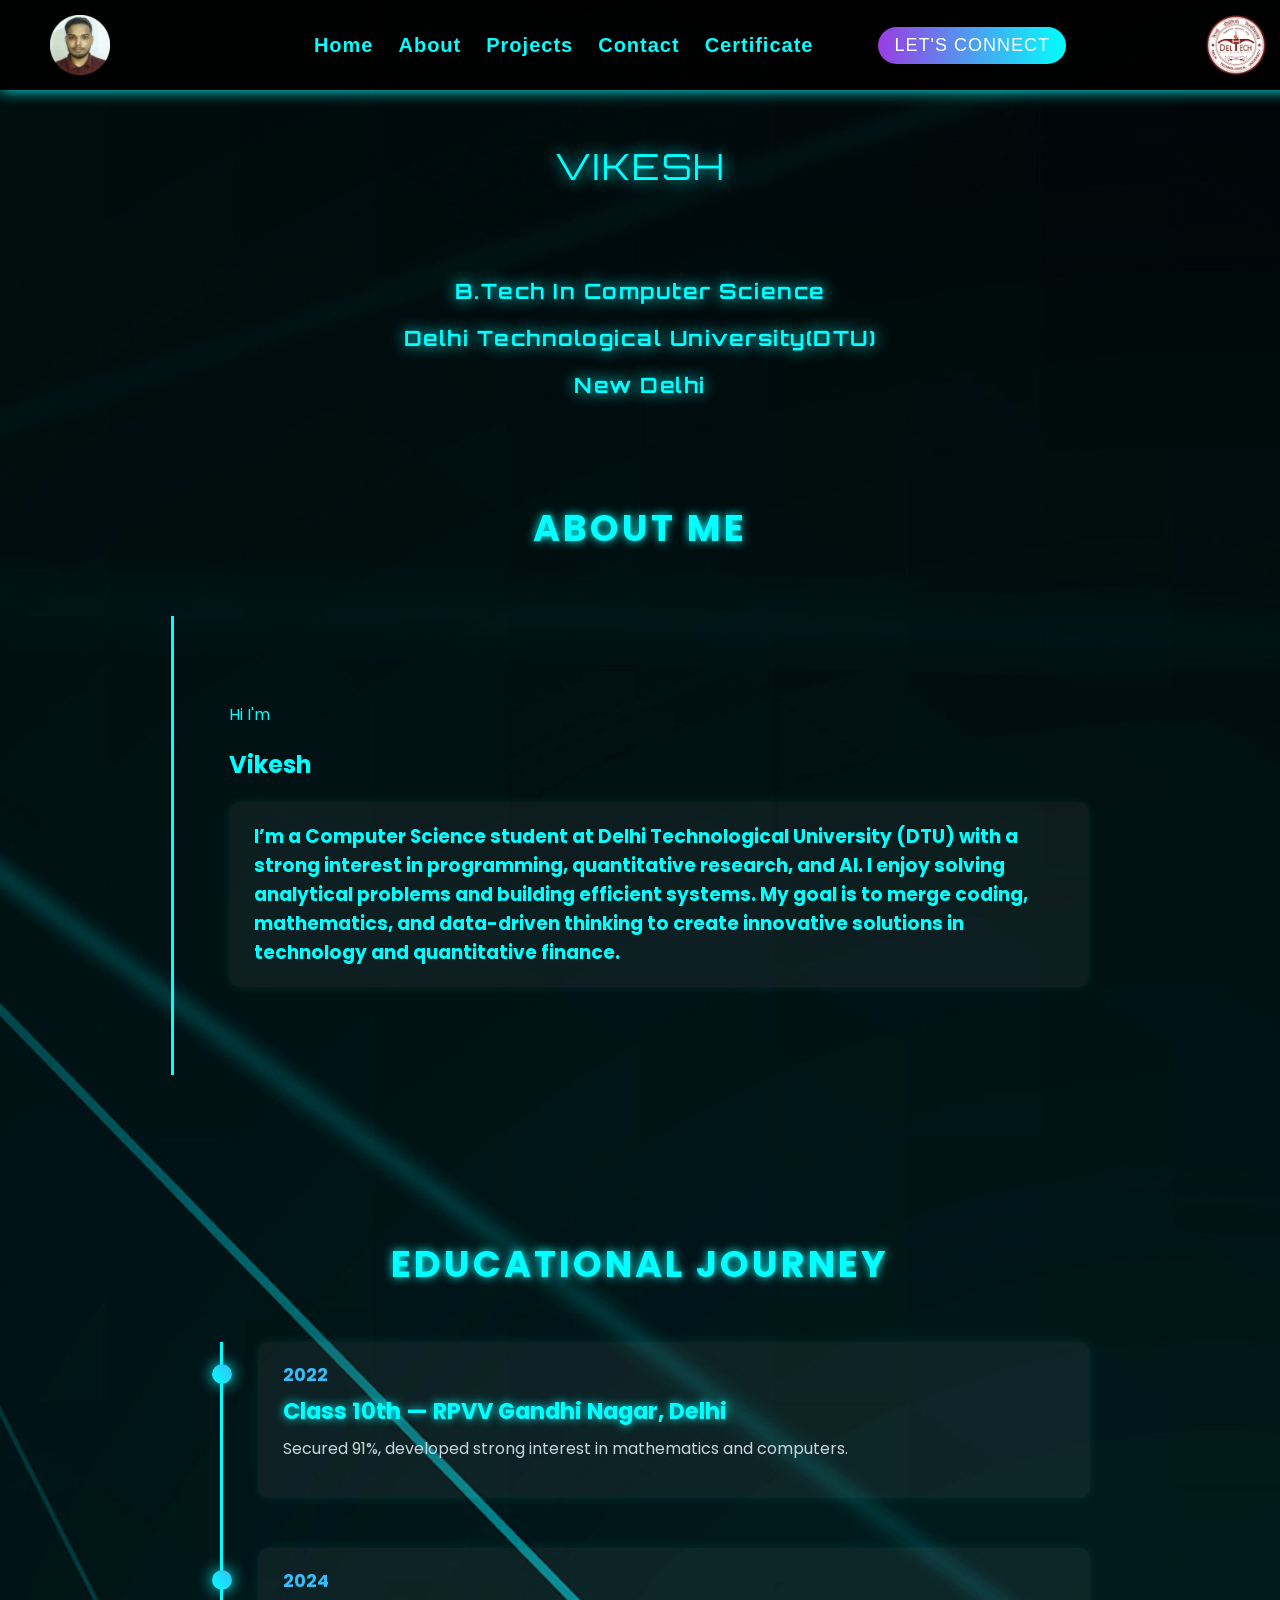
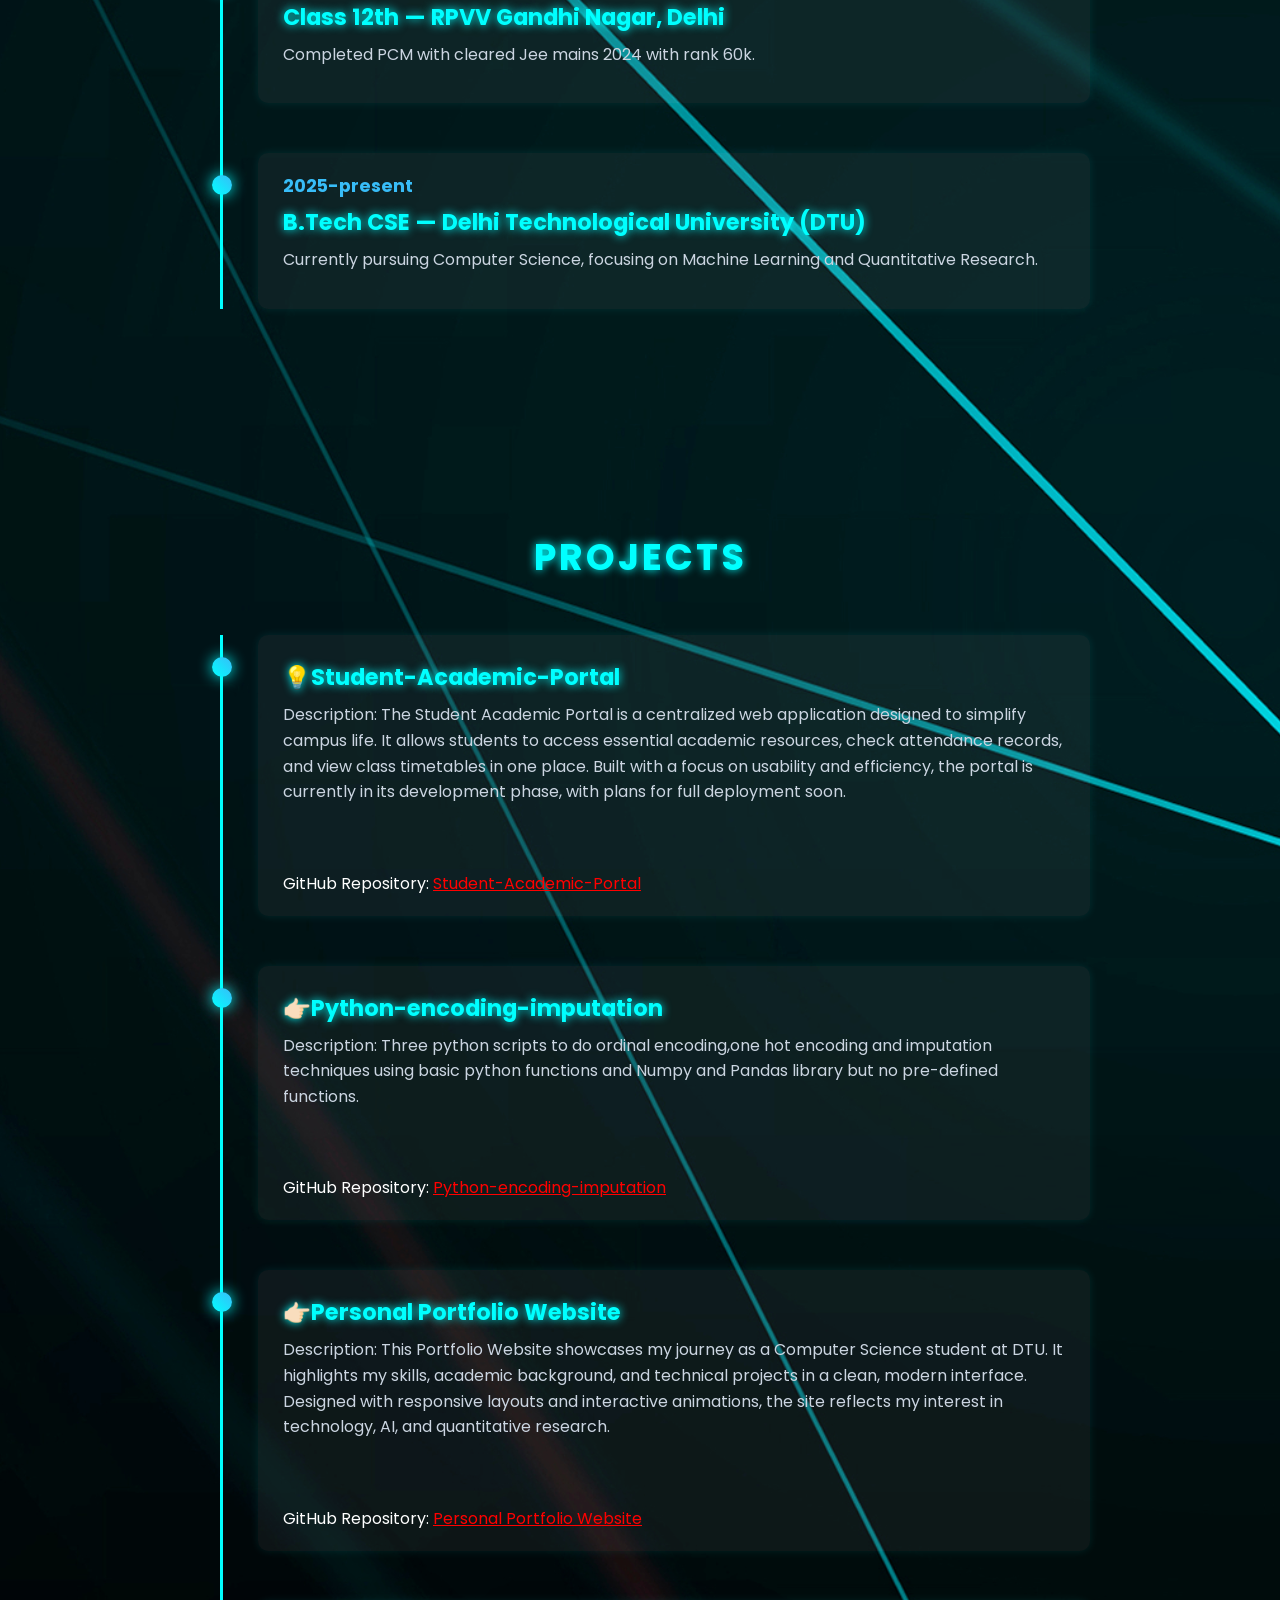
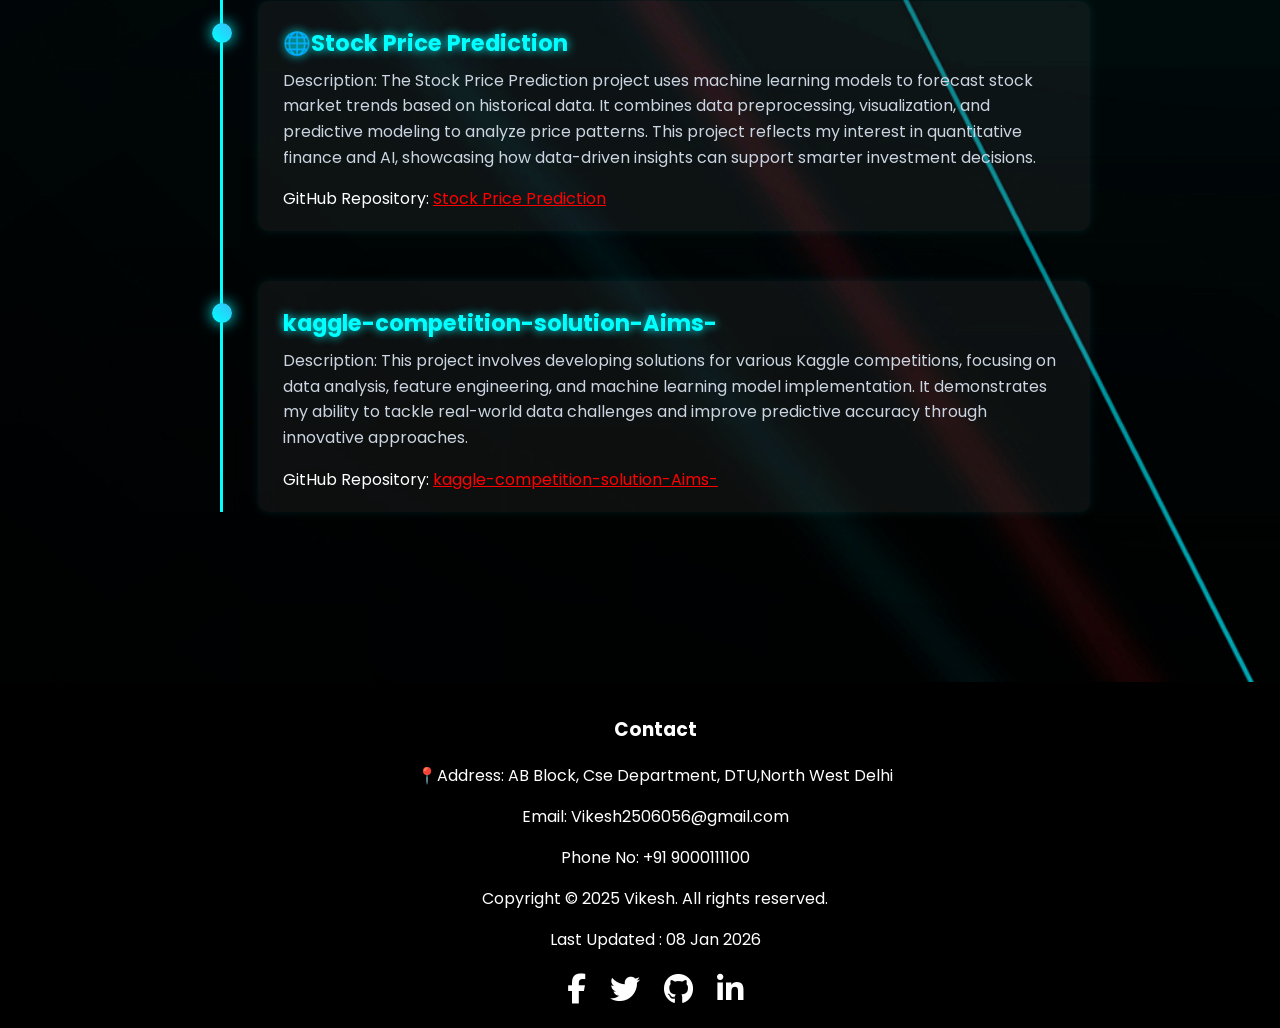
==== index.html @ 6401c3d8 "updated5" ====
<!DOCTYPE html>
<html lang="en">
<head>
    <meta charset="UTF-8">
    <meta name="viewport" content="width=device-width, initial-scale=1.0">
    <title>Portfolio</title>
    <link rel="stylesheet" href="style.css"> 
    <link rel="preconnect" href="https://fonts.googleapis.com">
    <link rel="preconnect" href="https://fonts.gstatic.com" crossorigin>
    <link href="https://fonts.googleapis.com/css2?family=Poppins:wght@100;200;300;400;500;600;700;800;900&display=swap" rel="stylesheet">       
    <link rel="stylesheet" href="https://cdnjs.cloudflare.com/ajax/libs/font-awesome/6.4.0/css/all.min.css"> 
    <link rel="icon" type="image/png" href="pfp.jpeg">
    <link rel ="stylesheet" href="https://fonts.googleapis.com/css2?family=Orbitron:wght@400;700&display=swap"  > 

</head>
<body>
    <div class="main-container">
        <div class="container">
            <div class="header">
                <nav class="nav">
                        <img src="pfp2.png" alt="Logo" class="logo" >
                        <div class="nav-links">
                            <a href="index.html">Home</a>
                            <a href="index.html">About</a>
                            <a href="index.html">Projects</a>
                            <a href="index.html">Contact</a>
                            <a href="certificate.html">Certificate</a>
                            <button class="btn">
                                <a href="https://www.linkedin.com/in/vikesh-786432317">Let's Connect</a>

                            </button>
                        </div>
                        <img src="dtu-logo.png" alt="Logo" class="logo" >
                </nav>
            </div>
            <div class="content">
                <div class="content-box">
                    <div class="intro">
                        <h1 id="h1">VIKESH</h1>
                        <br><br>
                        <h3>B.Tech In Computer Science</h3>
                        <h3>Delhi Technological University(DTU)</h3>
                        <h3>New Delhi</h3>
                    

                    </div>
                </div>
            </div>
        </div>
        <br><br>
        <h2 id="about">About Me</h2>
        <div class="aboutme">
            <section class="main-body">
                <p id="about">Hi I'm</p>
                <h1>Vikesh</h1>
                
                <h3 id="main">I’m a Computer Science student at Delhi Technological University (DTU) with a strong interest in programming, quantitative research, and AI. I enjoy solving analytical problems and building efficient systems. My goal is to merge coding, mathematics, and data-driven thinking to create innovative solutions in technology and quantitative finance.</section>
        </div>
        <div class="Education">
            <section class="Academic">
                <h2 id="about">Educational Journey</h2>
                <div class="timeline">

                    <div class="timeline-item">
                    <span class="year">2022</span>
                    <h3>Class 10th — RPVV Gandhi Nagar, Delhi</h3>
                    <p>Secured 91%, developed strong interest in mathematics and computers.</p>
                    </div>

                    <div class="timeline-item">
                    <span class="year">2024</span>
                    <h3>Class 12th — RPVV Gandhi Nagar, Delhi</h3>
                    <p>Completed PCM with cleared Jee mains 2024 with rank 60k.</p>
                    </div>

                    <div class="timeline-item">
                    <span class="year">2025-present</span>
                    <h3>B.Tech CSE — Delhi Technological University (DTU)</h3>
                    <p>Currently pursuing Computer Science, focusing on Machine Learning and Quantitative Research.</p>
                </div>
            </section>
        </div>
        <div class="Projects">
            <section class="projects">
                <h2 id="about">Projects</h2>
                <div class="timeline">

                    <div class="timeline-item">
                    
                    <h3>💡Student-Academic-Portal</h3>
                    <p>Description:
The Student Academic Portal is a centralized web application designed to simplify campus life. It allows students to access essential academic resources, check attendance records, and view class timetables in one place. Built with a focus on usability and efficiency, the portal is currently in its development phase, with plans for full deployment soon.</p>
                    <br><br>
                    GitHub Repository:    <a href="https://github.com/vikesh09/Student-Academic-Portal" style="color: red;">Student-Academic-Portal</a>
                    </div>

                    <div class="timeline-item">
                    
                    <h3>👉🏻Python-encoding-imputation </h3>
                    <p>Description:
                        Three python scripts to do ordinal encoding,one hot encoding and imputation techniques using basic python functions and Numpy and Pandas library but no pre-defined functions.</p>
                    <br><br>
                    GitHub Repository:  <a href="https://github.com/vikesh09/Python-encoding-imputation" style="color: red;">Python-encoding-imputation</a>
                    </div>

                    <div class="timeline-item">
                    <h3>👉🏻Personal Portfolio Website</h3>
                    <p>
                        Description:
This Portfolio Website showcases my journey as a Computer Science student at DTU. It highlights my skills, academic background, and technical projects in a clean, modern interface. Designed with responsive layouts and interactive animations, the site reflects my interest in technology, AI, and quantitative research.
                    </p>
                    <br><br>
                    GitHub Repository:  <a href="https://github.com/vikesh09/Portfolio" style="color: red;">Personal Portfolio Website</a>
                    </div>
                    <div class="timeline-item">
                        <h3>🌐Stock Price Prediction</h3>
                        <p>Description:
The Stock Price Prediction project uses machine learning models to forecast stock market trends based on historical data. It combines data preprocessing, visualization, and predictive modeling to analyze price patterns. This project reflects my interest in quantitative finance and AI, showcasing how data-driven insights can support smarter investment decisions.</p>
                    GitHub Repository:  <a href="#" style="color: red;">Stock Price Prediction</a>
                    </div>
                    <div class="timeline-item">
                        <h3>kaggle-competition-solution-Aims-</h3>
                        <p>
                            Description:
This project involves developing solutions for various Kaggle competitions, focusing on data analysis, feature engineering, and machine learning model implementation. It demonstrates my ability to tackle real-world data challenges and improve predictive accuracy through innovative approaches.

                        </p>
                        GitHub Repository:  <a href="https://github.com/vikesh09/kaggle-competition-solution-Aims-" style="color: red;">kaggle-competition-solution-Aims-</a>
                    </div>
                        

                </div>
            </section>
        </div>
        <footer class="foot">
            <div class="contact">
                <h3>Contact</h3>
                <p>📍Address: AB Block, Cse Department, DTU,North West Delhi</p>
                
                <p> Email: Vikesh2506056@gmail.com</p>
                <p>Phone No: +91 9000111100</p>
            </div>
            <p>Copyright © 2025 Vikesh. All rights reserved.</p>
            <p>Last Updated : 08 Jan 2026</p>
            <div class="social-icons">
                <a href="#"><i class="fab fa-facebook-f"></i></a>
                <a href="https://x.com/Vikesh099?t=bijIcISPW_RZgl4d_G03CQ&s=09"><i class="fab fa-twitter"></i></a>
                <a href="https://www.github.com/vikesh09"><i class="fa-brands fa-github"></i></a>
                <a href="https://www.linkedin.com/in/vikesh-786432317"><i class="fab fa-linkedin-in"></i></a>
            </div>
        </footer>
    </div>
</body>
</html>
---- style.css ----
.main-container {
  background-image: url("bg3.jpg");
  background-size: cover;
  background-position: center;
  min-height: 100vh;
  width: 100%;
  
}

.nav {
  display: flex;
  justify-content: space-between;   
  align-items: center;
  background-color: rgba(0, 0, 0, 0.9);
  padding: 15px 50px;
  font-family: 'Segoe UI', Tahoma, Geneva, Verdana, sans-serif;
  font-size: 18px;
  font-weight: bold;
  position: fixed;
  top: 0;
  left: 0;
  width: 100%;
  z-index: 100;
  box-shadow: 0 0 15px #00ffff;
  
}
.logo {
  height: 80px;
  border-radius: 10%;
  cursor: pointer;
}
.nav-links {
  display: flex;
  justify-content: center;
  align-items: center;
  gap: 25px;
  flex: 1;
  font-size: 20px;
}

.nav-links a {
  color: #00ffff;
  text-decoration: none;
  letter-spacing: 1px;
  position: relative;
  transition: color 0.3s ease;
}
.nav-links a::after {
  content: "";
  position: absolute;
  bottom: -4px;
  left: 0;
  width: 0%;
  height: 2px;
  background-color: #00ffff;
  box-shadow: 0 0 10px #00ffff;
  transition: width 0.3s ease-in-out;
}

.nav-links a:hover::after {
  width: 100%;
}

.nav-links a:hover {
  color: white;
}

.btn {
  background: linear-gradient(90deg, #9a3de2, #00ffff);
  border-radius: 20px;
  font-size: 16px;
  padding: 8px 20px;
  color: white;
  border: none;
  cursor: pointer;
  transition: all 0.3s ease-in-out;
  text-transform: uppercase;
  letter-spacing: 1px;
  
}

.btn:hover {
  background: linear-gradient(90deg, #00ffff, #8a2be2);
  transform: scale(1.05);
  box-shadow: 0 0 15px #00ffff;
}
.btn a{
  color:White;
  text-decoration: none;
  letter-spacing: 1px;
  position: relative;
  transition: color 0.3s ease;
  
}
@media (max-width: 768px) {
  .nav {
    flex-direction: column;
    align-items: center;
    padding: 15px 20px;
  }
  .nav-links {
    flex-wrap: wrap;
    gap: 15px;
  }
  .btn {
    margin-top: 10px;
    
  }
}
.btn {
  background-color: rgb(165, 28, 220);
  border-radius: 20px;
  font-size: 18px;
  padding: 8px 16px;
  color: white;
  border: none;
  cursor: pointer;
  margin-left: 40px;
  transition: background-color 0.3s ease;
}

.btn:hover {
  background-color: rgb(145, 10, 200);
}
.logo {
  height: 60px;
  border-radius: 10%;
  margin-right: 5%;
}

.content {
  text-align: center;
  color: white;
  padding-top: 120px; 
}

.intro {
  font-family: 'Orbitron', sans-serif;
  display: inline-block;
  color: #00ffff;
  letter-spacing: 1.5px;
  text-shadow: 0 0 15px #00ffff;
  font-size: large;
  font-weight: 300;
}
.aboutme {
  margin: 60px auto;
  border-left: 3px solid #00ffff;
  padding-left: 35px;
  animation: glowLine 3s infinite alternate;
  color: #00ffff;
  max-width: 900px;
}

#main {
  background: rgba(255, 255, 255, 0.05);
  padding: 20px 25px;
  border-radius: 10px;
  transition: all 0.3s ease-in-out;
  box-shadow: 0 0 10px rgba(0, 255, 255, 0.1);
}

#main:hover {
  transform: translateY(-6px);
  box-shadow: 0 0 25px rgba(0, 255, 255, 0.3);
}

#h1 {
  text-align: center;
  font-weight: 400;
  color: #00ffff;
}


.foot {
  background-color: black;
  color: white;
  text-align: center;
  padding: 15px;
  width: 100%;
  margin-top: 50px;
}

.foot .social-icons {
  margin-top: 10px;
}

.foot .social-icons a {
  color: white;
  margin: 0 10px;
  text-decoration: none;
  font-size: 30px;
  transition: 0.3s;
}

.foot .social-icons a:hover {
  text-decoration: underline;
  color: #00ffff;
}


body {
  font-family: 'Poppins', sans-serif;
  background: radial-gradient(circle at top, #0a192f, #020617);
  margin: 0;
  padding: 0;
  color: white;
  overflow-x: hidden;
}


section {
  padding: 70px 20px;
  max-width: 900px;
  margin: auto;
}

h2 {
  text-align: center;
  margin-bottom: 50px;
  color: #00ffff;
  font-size: 2.3rem;
  text-transform: uppercase;
  letter-spacing: 3px;
  text-shadow: 0 0 10px #00ffff;
}


.timeline {
  position: relative;
  margin-left: 30px;
  border-left: 3px solid #00ffff;
  padding-left: 35px;
  animation: glowLine 3s infinite alternate;
}

@keyframes glowLine {
  from { box-shadow: 0 0 8px #00ffff; }
  to { box-shadow: 0 0 20px #00ffff; }
}

.timeline-item {
  position: relative;
  margin-bottom: 50px;
  background: rgba(255, 255, 255, 0.05);
  padding: 20px 25px;
  border-radius: 10px;
  transition: all 0.3s ease-in-out;
  box-shadow: 0 0 10px rgba(0, 255, 255, 0.1);
}

.timeline-item:hover {
  transform: translateY(-6px);
  box-shadow: 0 0 25px rgba(0, 255, 255, 0.3);
}

.timeline-item::before {
  content: '';
  position: absolute;
  left: -46px;
  top: 22px;
  width: 20px;
  height: 20px;
  background: linear-gradient(45deg, #00ffff, #38bdf8);
  border-radius: 50%;
  box-shadow: 0 0 15px #00ffff;
  transition: 0.3s;
}

.timeline-item:hover::before {
  box-shadow: 0 0 25px #00ffff;
}
.timeline-item .year {
  font-weight: 700;
  color: #38bdf8;
  font-size: 1.1rem;
  display: block;
  margin-bottom: 6px;
}

.timeline-item h3 {
  margin: 5px 0;
  color: #00ffff;
  font-size: 1.4rem;
  text-shadow: 0 0 10px #00ffff;
}

.timeline-item p {
  margin-top: 8px;
  line-height: 1.6;
  color: #cbd5e1;
}
@media (max-width: 600px) {
  .nav {
    flex-wrap: wrap;
    font-size: 16px;
  }
  section {
    padding: 40px 15px;
  }
  .timeline, .aboutme {
    margin-left: 20px;
    padding-left: 20px;
  }
  .timeline-item, #main {
    font-size: 0.95rem;
  }
}
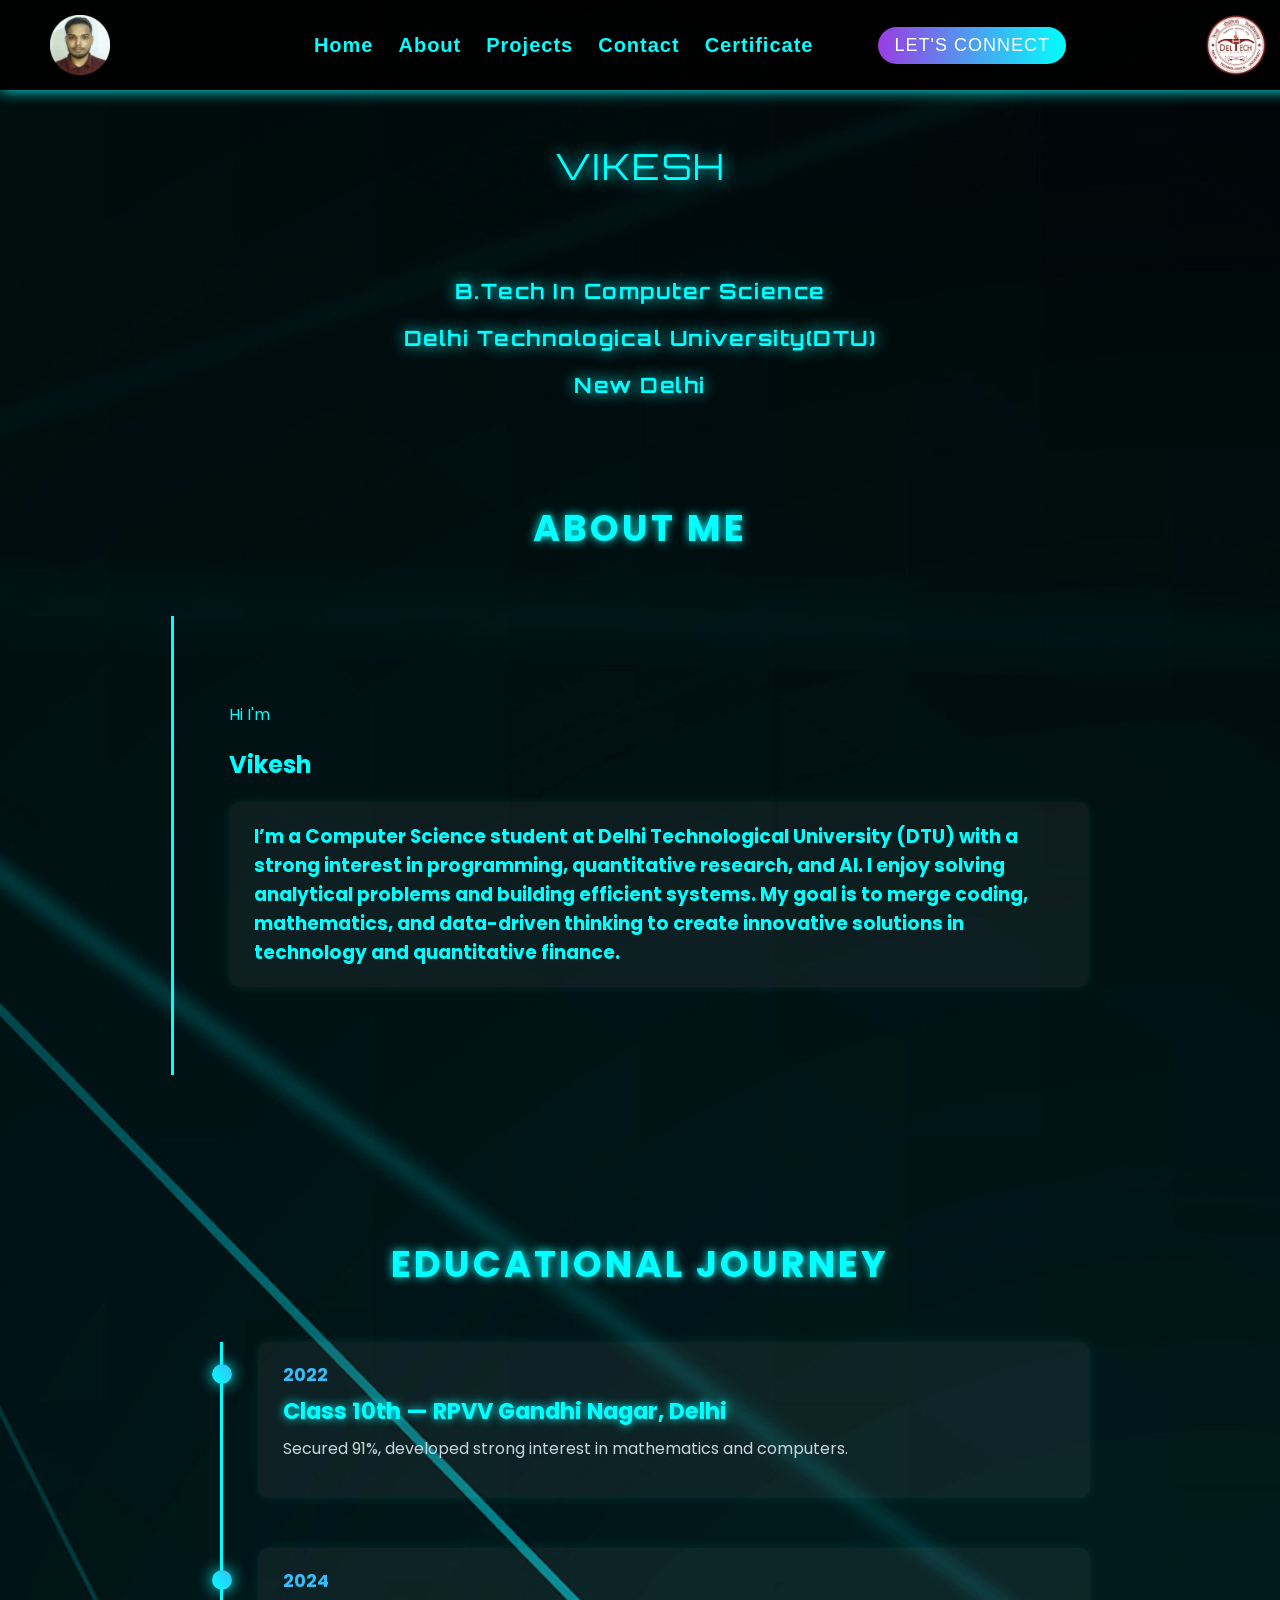
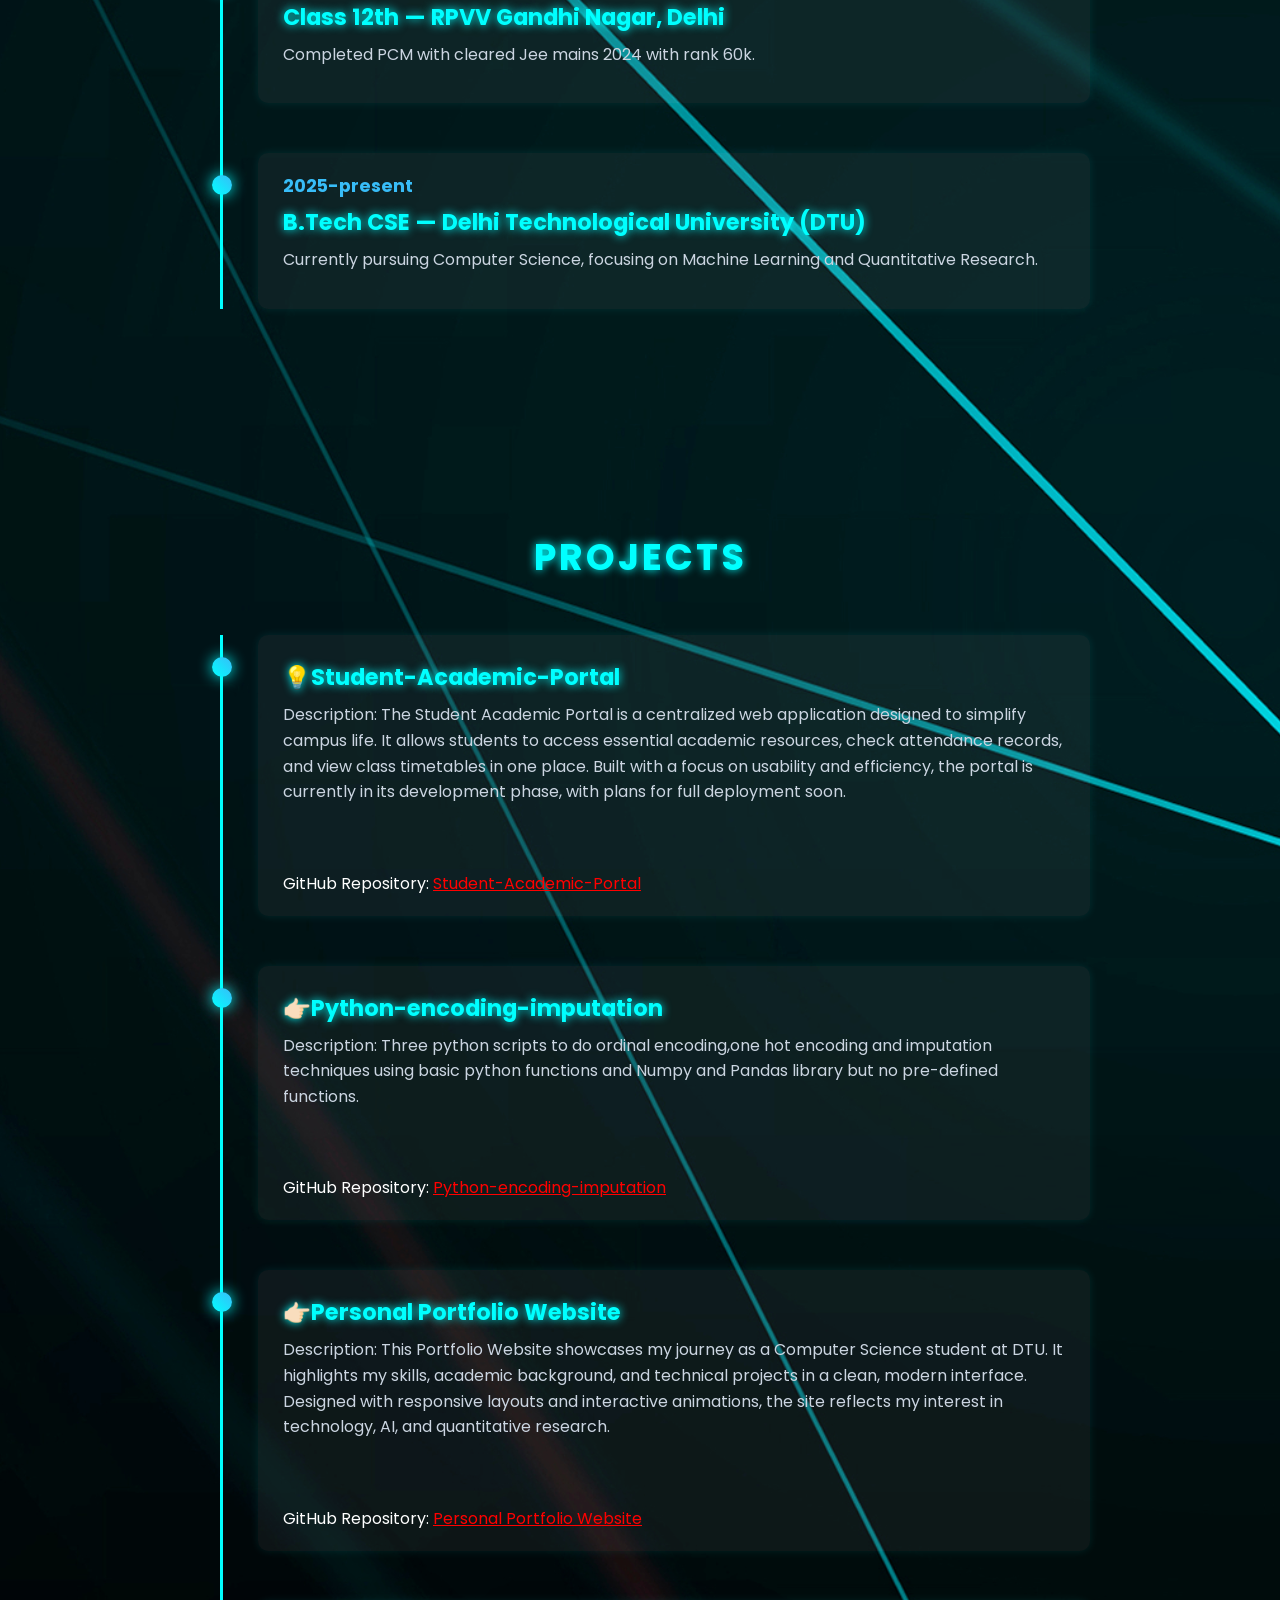
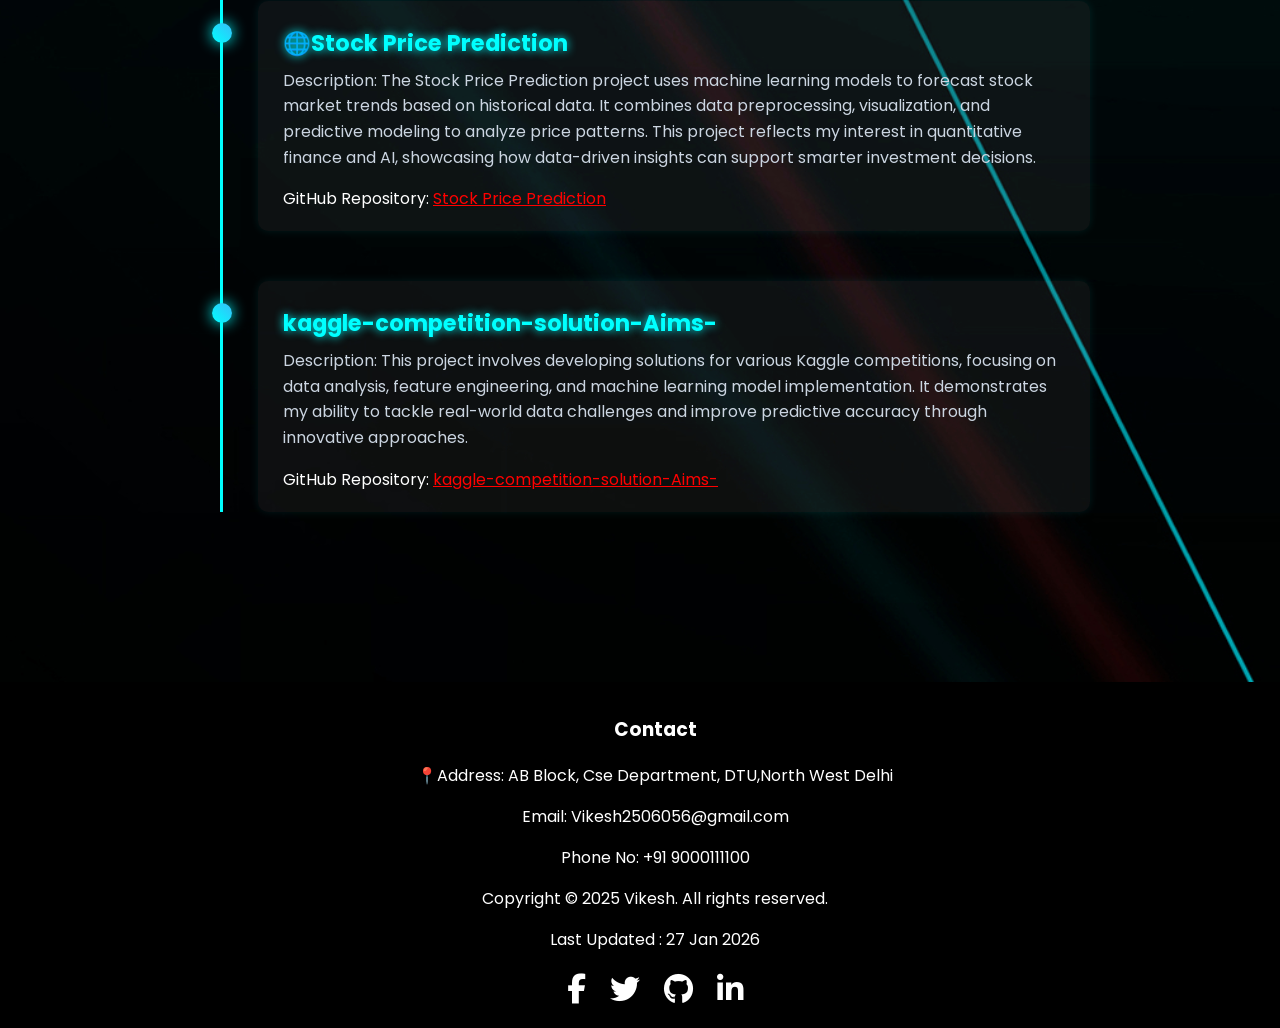
==== commit 77b316c0: "updated6" ====
--- a/index.html
+++ b/index.html
@@ -141,7 +141,7 @@
                 <p>Phone No: +91 9000111100</p>
             </div>
             <p>Copyright © 2025 Vikesh. All rights reserved.</p>
-            <p>Last Updated : 08 Jan 2026</p>
+            <p>Last Updated : 27 Jan 2026</p>
             <div class="social-icons">
                 <a href="#"><i class="fab fa-facebook-f"></i></a>
                 <a href="https://x.com/Vikesh099?t=bijIcISPW_RZgl4d_G03CQ&s=09"><i class="fab fa-twitter"></i></a>
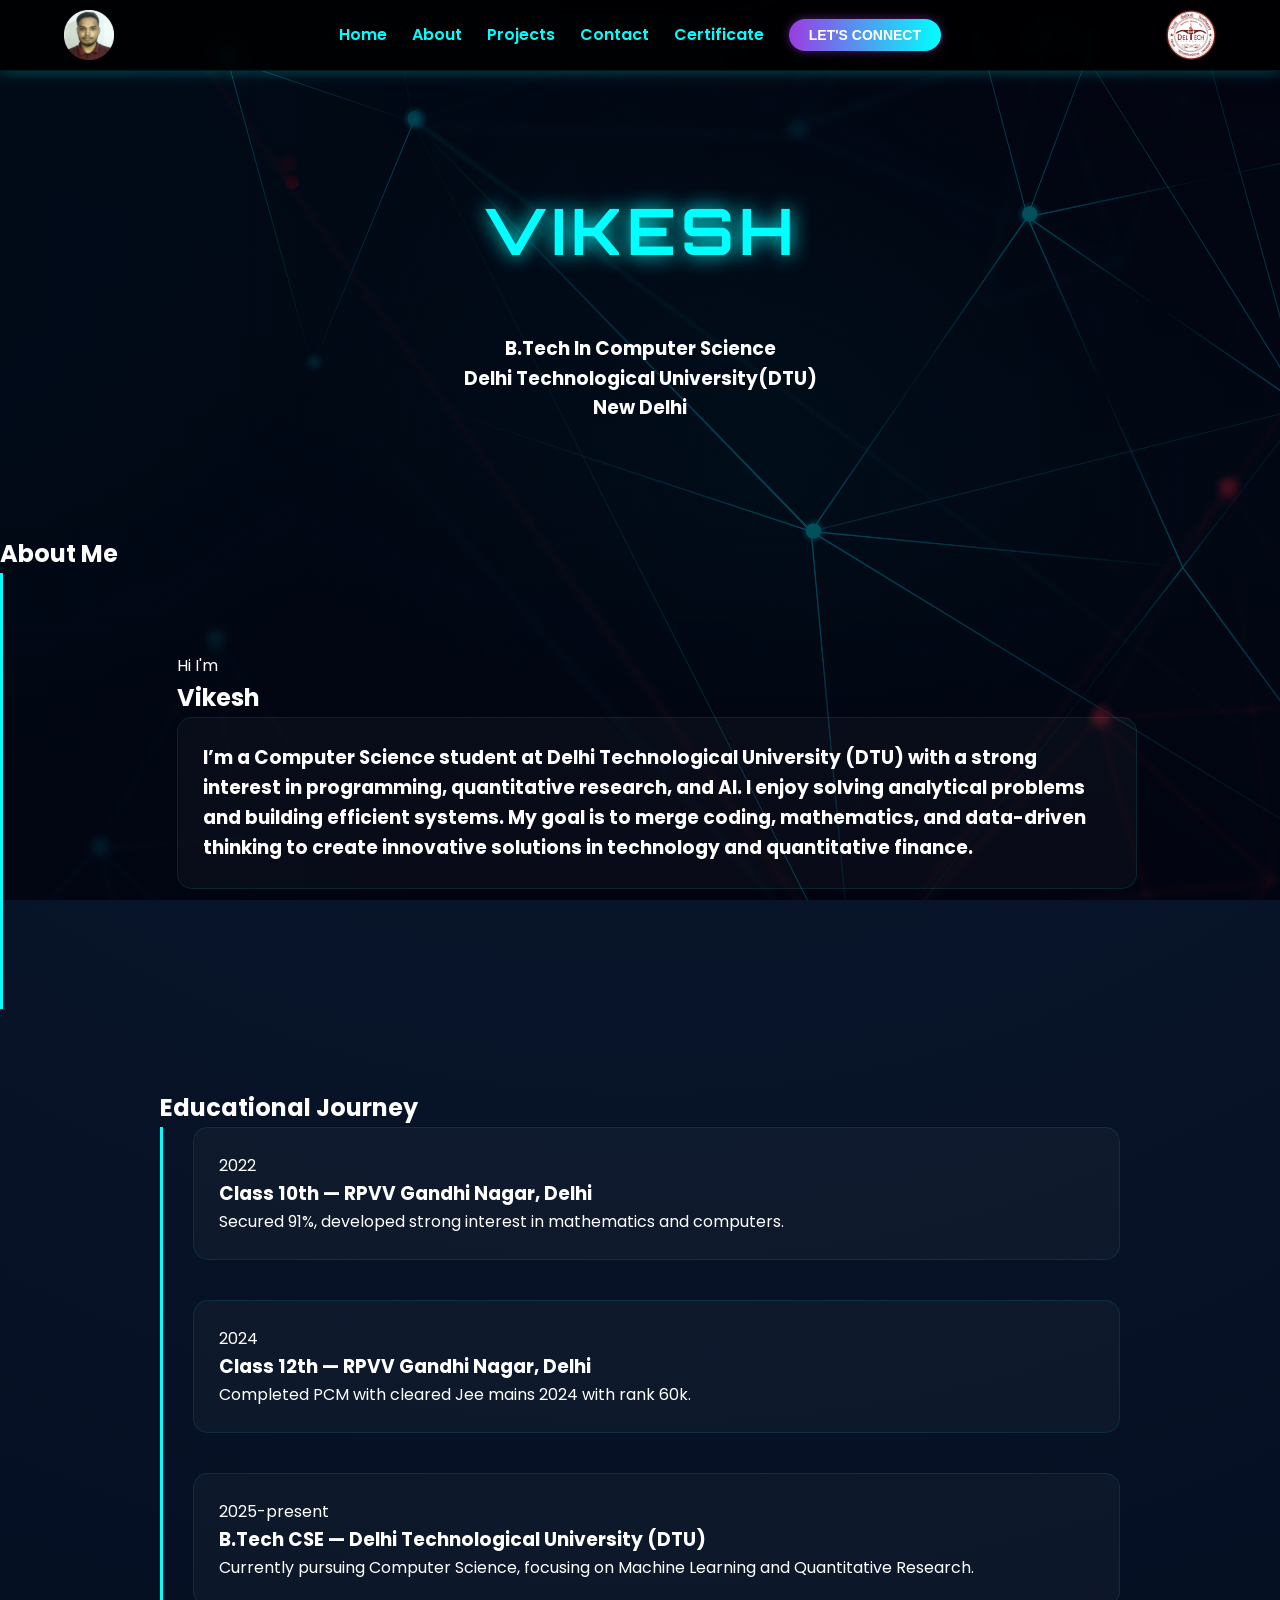
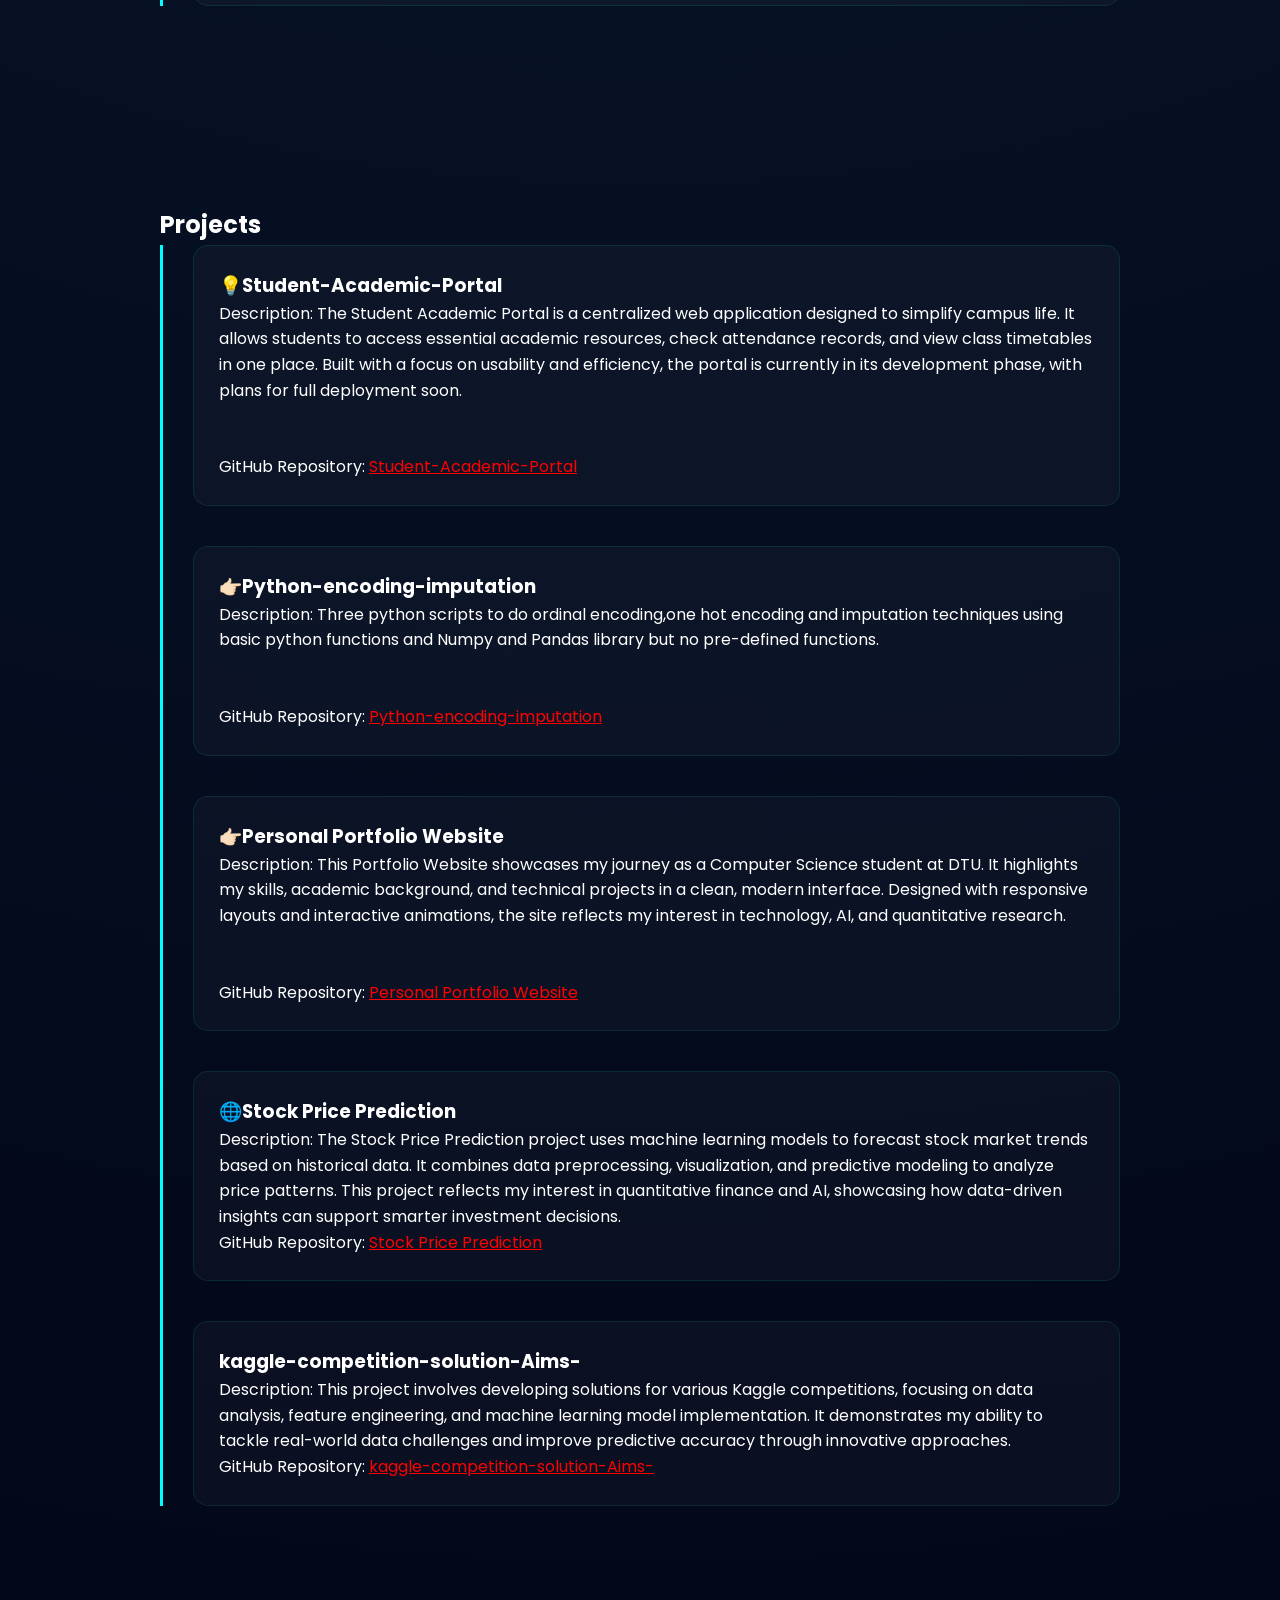
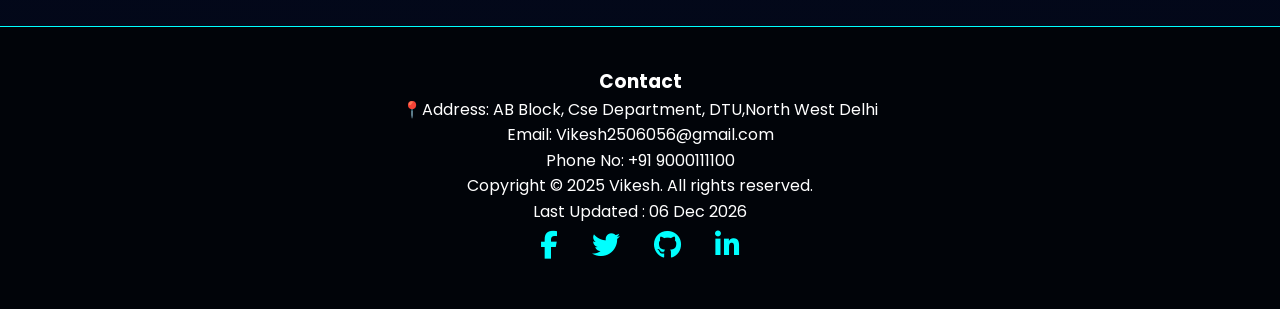
==== commit 04aa988c: "change4" ====
--- a/index.html
+++ b/index.html
@@ -141,7 +141,7 @@
                 <p>Phone No: +91 9000111100</p>
             </div>
             <p>Copyright © 2025 Vikesh. All rights reserved.</p>
-            <p>Last Updated : 27 Jan 2026</p>
+            <p>Last Updated : <span id="last-updated-date">Loading...</span></p>
             <div class="social-icons">
                 <a href="#"><i class="fab fa-facebook-f"></i></a>
                 <a href="https://x.com/Vikesh099?t=bijIcISPW_RZgl4d_G03CQ&s=09"><i class="fab fa-twitter"></i></a>
@@ -151,4 +151,20 @@
         </footer>
     </div>
 </body>
+<script>
+    function updateDate() {
+        
+        let lastMod = new Date(document.lastModified);
+        
+        
+        let options = { day: '2-digit', month: 'short', year: 'numeric' };
+        let formattedDate = lastMod.toLocaleDateString('en-GB', options);
+        
+        
+        document.getElementById('last-updated-date').innerText = formattedDate;
+    }
+
+    
+    window.onload = updateDate;
+</script>
 </html>
--- a/style.css
+++ b/style.css
@@ -1,309 +1,194 @@
-
-.main-container {
-  background-image: url("bg3.jpg");
-  background-size: cover;
-  background-position: center;
-  min-height: 100vh;
-  width: 100%;
-  
+/* --- Global Resets & Smooth Scroll --- */
+* {
+  box-sizing: border-box;
+  margin: 0;
+  padding: 0;
 }
 
+html {
+  scroll-behavior: smooth;
+}
+
+body {
+  font-family: 'Poppins', sans-serif;
+  background: radial-gradient(circle at top, #0a192f, #020617);
+  color: white;
+  overflow-x: hidden;
+  line-height: 1.6;
+}
+
+/* --- Navigation (Glassmorphism Effect) --- */
 .nav {
   display: flex;
-  justify-content: space-between;   
+  justify-content: space-between;
   align-items: center;
-  background-color: rgba(0, 0, 0, 0.9);
-  padding: 15px 50px;
-  font-family: 'Segoe UI', Tahoma, Geneva, Verdana, sans-serif;
-  font-size: 18px;
-  font-weight: bold;
+  background-color: rgba(0, 0, 0, 0.85);
+  backdrop-filter: blur(10px); /* Modern blur effect */
+  padding: 10px 5%;
   position: fixed;
   top: 0;
-  left: 0;
   width: 100%;
-  z-index: 100;
-  box-shadow: 0 0 15px #00ffff;
-  
+  z-index: 1000;
+  box-shadow: 0 0 15px rgba(0, 255, 255, 0.3);
+  border-bottom: 1px solid rgba(0, 255, 255, 0.1);
 }
+
 .logo {
-  height: 80px;
+  height: 50px;
   border-radius: 10%;
-  cursor: pointer;
+  transition: 0.3s;
 }
+
+.logo:hover {
+  transform: scale(1.1);
+  filter: drop-shadow(0 0 10px #00ffff);
+}
+
 .nav-links {
   display: flex;
-  justify-content: center;
+  gap: 25px;
   align-items: center;
-  gap: 25px;
-  flex: 1;
-  font-size: 20px;
 }
 
 .nav-links a {
   color: #00ffff;
   text-decoration: none;
-  letter-spacing: 1px;
+  font-weight: 600;
+  font-size: 16px;
   position: relative;
-  transition: color 0.3s ease;
+  transition: 0.3s;
 }
+
 .nav-links a::after {
   content: "";
   position: absolute;
-  bottom: -4px;
+  bottom: -5px;
   left: 0;
   width: 0%;
   height: 2px;
-  background-color: #00ffff;
+  background: #00ffff;
   box-shadow: 0 0 10px #00ffff;
-  transition: width 0.3s ease-in-out;
+  transition: 0.3s;
 }
 
-.nav-links a:hover::after {
-  width: 100%;
-}
+.nav-links a:hover::after { width: 100%; }
+.nav-links a:hover { color: white; }
 
-.nav-links a:hover {
-  color: white;
-}
-
+/* --- Buttons --- */
 .btn {
   background: linear-gradient(90deg, #9a3de2, #00ffff);
   border-radius: 20px;
-  font-size: 16px;
   padding: 8px 20px;
-  color: white;
   border: none;
   cursor: pointer;
-  transition: all 0.3s ease-in-out;
+  transition: 0.3s ease;
+  box-shadow: 0 0 10px rgba(154, 61, 226, 0.5);
+}
+
+.btn a {
+  color: white;
+  text-decoration: none;
+  font-weight: bold;
+  font-size: 14px;
   text-transform: uppercase;
-  letter-spacing: 1px;
-  
 }
 
 .btn:hover {
-  background: linear-gradient(90deg, #00ffff, #8a2be2);
-  transform: scale(1.05);
-  box-shadow: 0 0 15px #00ffff;
-}
-.btn a{
-  color:White;
-  text-decoration: none;
-  letter-spacing: 1px;
-  position: relative;
-  transition: color 0.3s ease;
-  
-}
-@media (max-width: 768px) {
-  .nav {
-    flex-direction: column;
-    align-items: center;
-    padding: 15px 20px;
-  }
-  .nav-links {
-    flex-wrap: wrap;
-    gap: 15px;
-  }
-  .btn {
-    margin-top: 10px;
-    
-  }
-}
-.btn {
-  background-color: rgb(165, 28, 220);
-  border-radius: 20px;
-  font-size: 18px;
-  padding: 8px 16px;
-  color: white;
-  border: none;
-  cursor: pointer;
-  margin-left: 40px;
-  transition: background-color 0.3s ease;
+  transform: translateY(-2px);
+  box-shadow: 0 0 20px #00ffff;
 }
 
-.btn:hover {
-  background-color: rgb(145, 10, 200);
-}
-.logo {
-  height: 60px;
-  border-radius: 10%;
-  margin-right: 5%;
+/* --- Hero & Content Section --- */
+.main-container {
+  background-image: linear-gradient(rgba(2, 6, 23, 0.7), rgba(2, 6, 23, 0.7)), url("bg3.jpg");
+  background-size: cover;
+  background-position: center;
+  background-attachment: fixed; /* Parallax effect */
+  min-height: 100vh;
 }
 
 .content {
   text-align: center;
-  color: white;
-  padding-top: 120px; 
-}
-
-.intro {
-  font-family: 'Orbitron', sans-serif;
-  display: inline-block;
-  color: #00ffff;
-  letter-spacing: 1.5px;
-  text-shadow: 0 0 15px #00ffff;
-  font-size: large;
-  font-weight: 300;
-}
-.aboutme {
-  margin: 60px auto;
-  border-left: 3px solid #00ffff;
-  padding-left: 35px;
-  animation: glowLine 3s infinite alternate;
-  color: #00ffff;
-  max-width: 900px;
-}
-
-#main {
-  background: rgba(255, 255, 255, 0.05);
-  padding: 20px 25px;
-  border-radius: 10px;
-  transition: all 0.3s ease-in-out;
-  box-shadow: 0 0 10px rgba(0, 255, 255, 0.1);
-}
-
-#main:hover {
-  transform: translateY(-6px);
-  box-shadow: 0 0 25px rgba(0, 255, 255, 0.3);
+  padding: 180px 20px 60px;
 }
 
 #h1 {
-  text-align: center;
-  font-weight: 400;
+  font-family: 'Orbitron', sans-serif;
+  font-size: 4rem;
   color: #00ffff;
+  text-shadow: 0 0 20px #00ffff;
+  letter-spacing: 5px;
 }
 
-
-.foot {
-  background-color: black;
-  color: white;
-  text-align: center;
-  padding: 15px;
-  width: 100%;
-  margin-top: 50px;
+/* --- Timeline & Cards --- */
+section {
+  padding: 80px 20px;
+  max-width: 1000px;
+  margin: auto;
 }
 
-.foot .social-icons {
-  margin-top: 10px;
+.timeline, .aboutme {
+  border-left: 3px solid #00ffff;
+  padding-left: 30px;
+  position: relative;
+}
+
+.timeline-item, #main {
+  background: rgba(255, 255, 255, 0.03);
+  border: 1px solid rgba(0, 255, 255, 0.1);
+  padding: 25px;
+  border-radius: 15px;
+  margin-bottom: 40px;
+  transition: 0.3s;
+}
+
+.timeline-item:hover, #main:hover {
+  background: rgba(255, 255, 255, 0.07);
+  transform: translateX(10px);
+  border-color: #00ffff;
+}
+
+/* --- Footer --- */
+.foot {
+  background: #010409;
+  padding: 40px 20px;
+  text-align: center;
+  border-top: 1px solid #00ffff;
 }
 
 .foot .social-icons a {
-  color: white;
-  margin: 0 10px;
-  text-decoration: none;
-  font-size: 30px;
+  color: #00ffff;
+  font-size: 28px;
+  margin: 0 15px;
   transition: 0.3s;
 }
 
 .foot .social-icons a:hover {
-  text-decoration: underline;
-  color: #00ffff;
+  color: white;
+  filter: drop-shadow(0 0 10px #00ffff);
 }
 
-
-body {
-  font-family: 'Poppins', sans-serif;
-  background: radial-gradient(circle at top, #0a192f, #020617);
-  margin: 0;
-  padding: 0;
-  color: white;
-  overflow-x: hidden;
-}
-
-
-section {
-  padding: 70px 20px;
-  max-width: 900px;
-  margin: auto;
-}
-
-h2 {
-  text-align: center;
-  margin-bottom: 50px;
-  color: #00ffff;
-  font-size: 2.3rem;
-  text-transform: uppercase;
-  letter-spacing: 3px;
-  text-shadow: 0 0 10px #00ffff;
-}
-
-
-.timeline {
-  position: relative;
-  margin-left: 30px;
-  border-left: 3px solid #00ffff;
-  padding-left: 35px;
-  animation: glowLine 3s infinite alternate;
-}
-
-@keyframes glowLine {
-  from { box-shadow: 0 0 8px #00ffff; }
-  to { box-shadow: 0 0 20px #00ffff; }
-}
-
-.timeline-item {
-  position: relative;
-  margin-bottom: 50px;
-  background: rgba(255, 255, 255, 0.05);
-  padding: 20px 25px;
-  border-radius: 10px;
-  transition: all 0.3s ease-in-out;
-  box-shadow: 0 0 10px rgba(0, 255, 255, 0.1);
-}
-
-.timeline-item:hover {
-  transform: translateY(-6px);
-  box-shadow: 0 0 25px rgba(0, 255, 255, 0.3);
-}
-
-.timeline-item::before {
-  content: '';
-  position: absolute;
-  left: -46px;
-  top: 22px;
-  width: 20px;
-  height: 20px;
-  background: linear-gradient(45deg, #00ffff, #38bdf8);
-  border-radius: 50%;
-  box-shadow: 0 0 15px #00ffff;
-  transition: 0.3s;
-}
-
-.timeline-item:hover::before {
-  box-shadow: 0 0 25px #00ffff;
-}
-.timeline-item .year {
-  font-weight: 700;
-  color: #38bdf8;
-  font-size: 1.1rem;
-  display: block;
-  margin-bottom: 6px;
-}
-
-.timeline-item h3 {
-  margin: 5px 0;
-  color: #00ffff;
-  font-size: 1.4rem;
-  text-shadow: 0 0 10px #00ffff;
-}
-
-.timeline-item p {
-  margin-top: 8px;
-  line-height: 1.6;
-  color: #cbd5e1;
-}
-@media (max-width: 600px) {
+/* --- Responsive Design (Mobile Fixes) --- */
+@media (max-width: 768px) {
   .nav {
     flex-wrap: wrap;
-    font-size: 16px;
+    justify-content: center;
+    padding: 15px;
   }
-  section {
-    padding: 40px 15px;
+
+  .nav-links {
+    width: 100%;
+    justify-content: center;
+    margin-top: 15px;
+    gap: 15px;
+    font-size: 14px;
   }
-  .timeline, .aboutme {
-    margin-left: 20px;
-    padding-left: 20px;
+
+  #h1 { font-size: 2.5rem; }
+  
+  .timeline-item::before {
+    left: -41px;
+    width: 16px;
+    height: 16px;
   }
-  .timeline-item, #main {
-    font-size: 0.95rem;
-  }
-}
+}
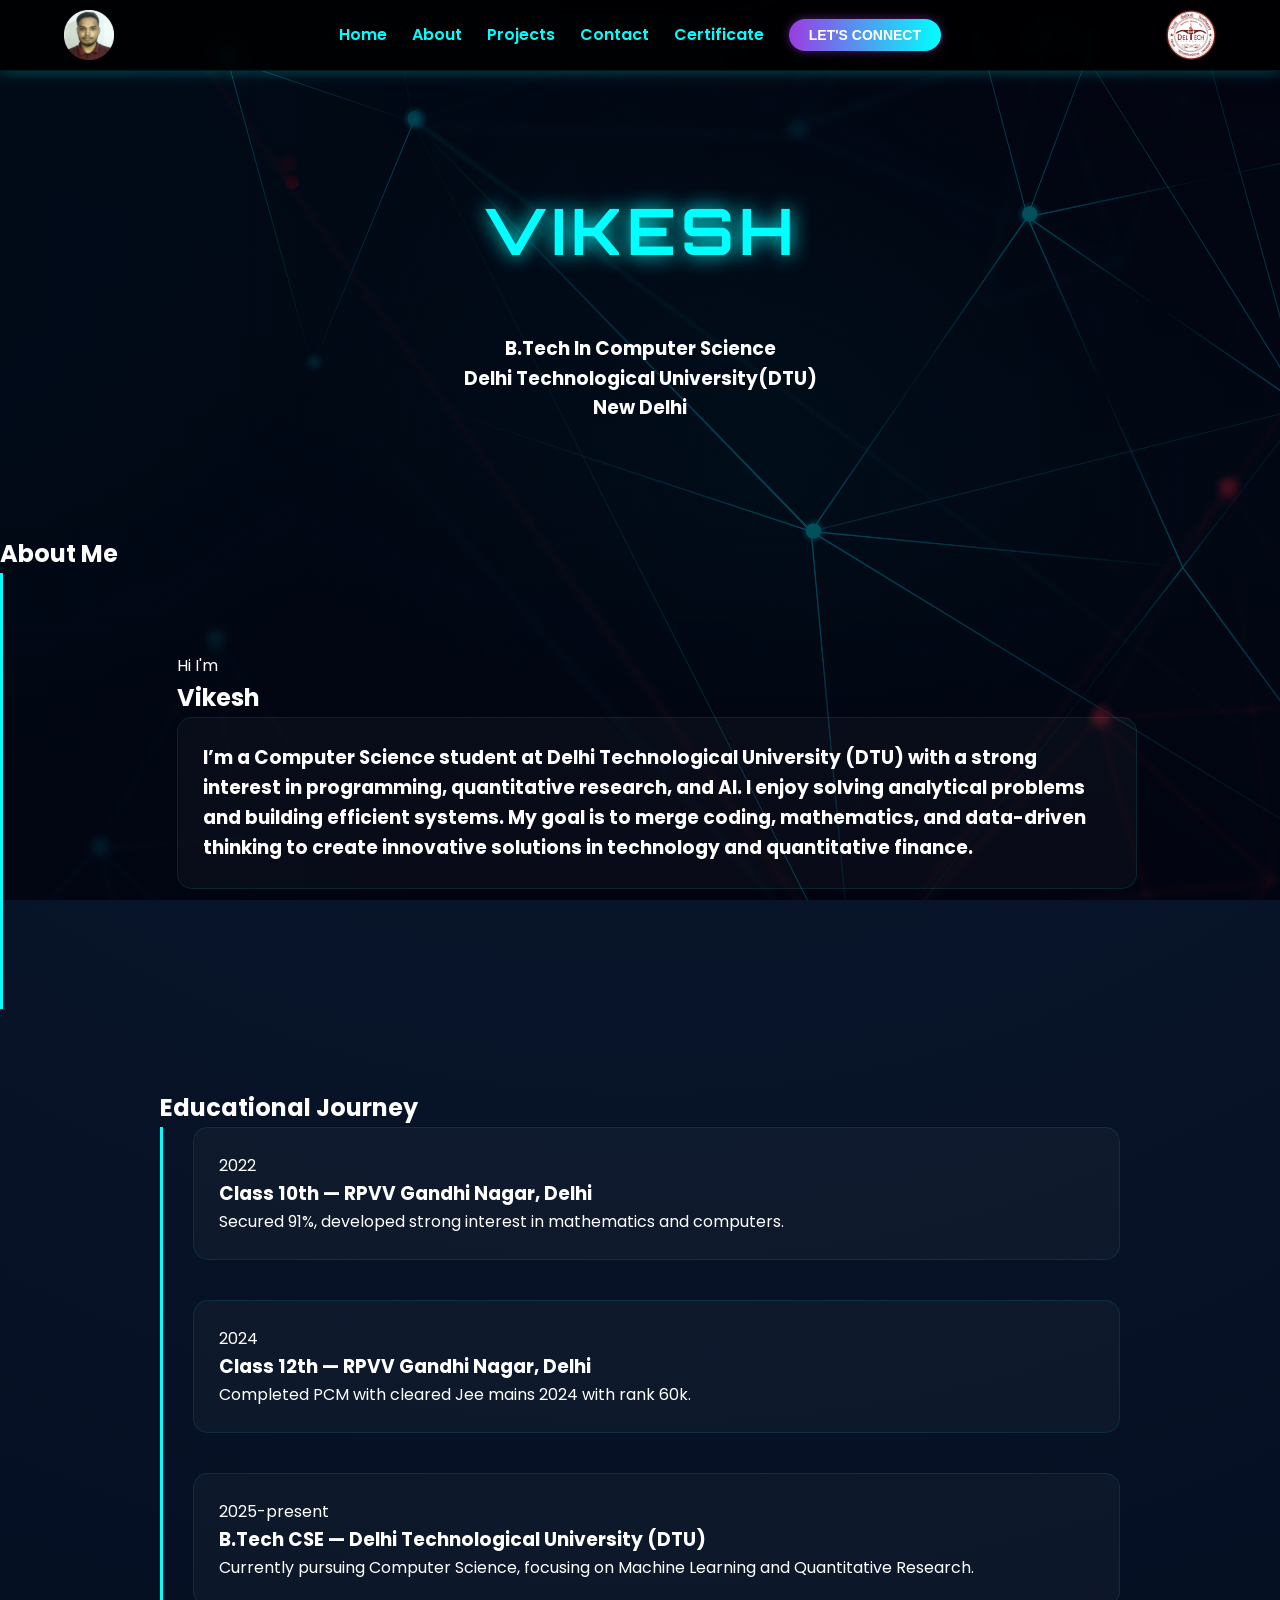
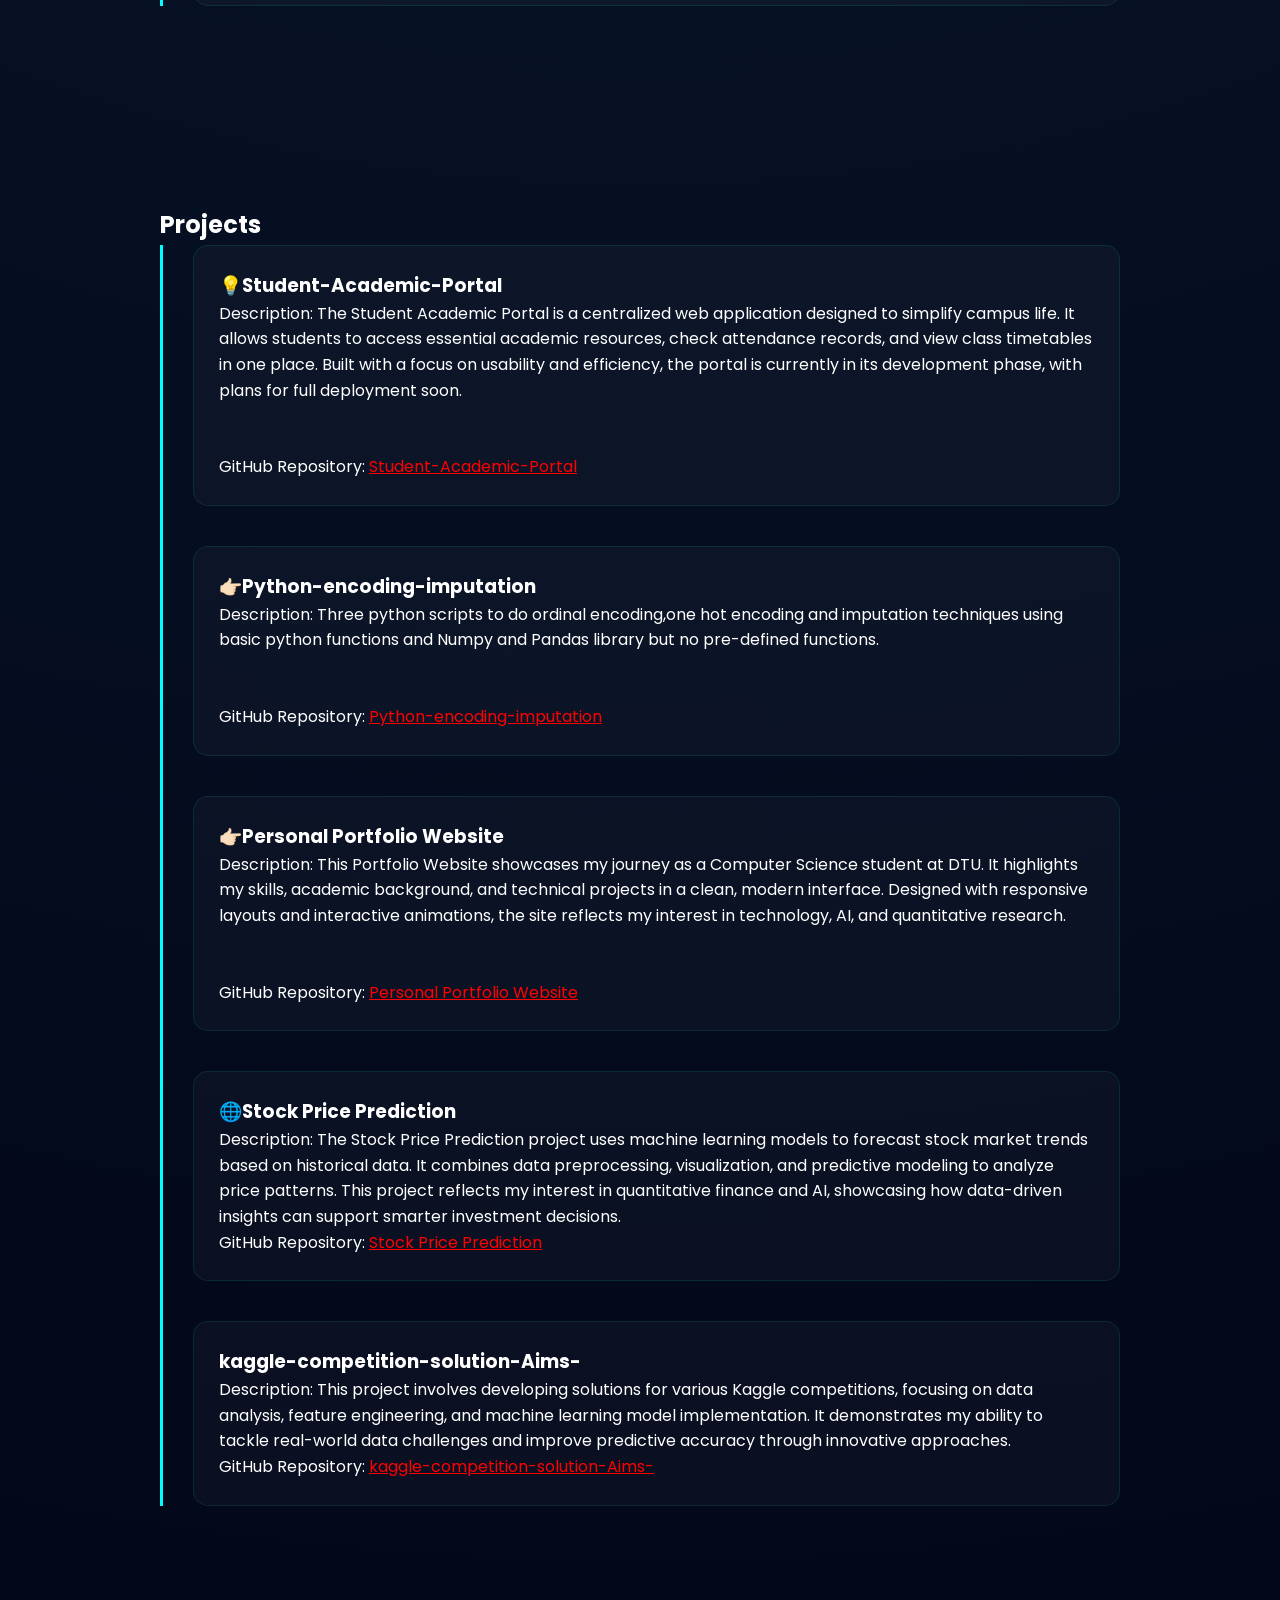
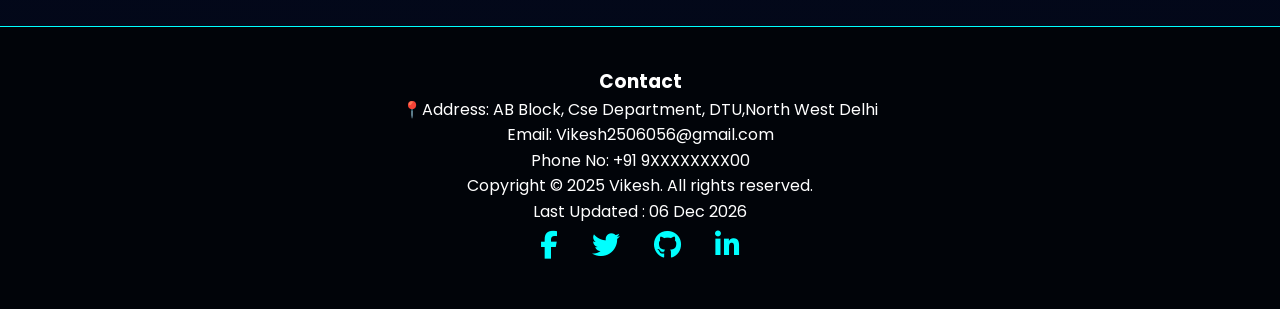
==== commit 92dca727: "change5" ====
--- a/index.html
+++ b/index.html
@@ -138,7 +138,7 @@
                 <p>📍Address: AB Block, Cse Department, DTU,North West Delhi</p>
                 
                 <p> Email: Vikesh2506056@gmail.com</p>
-                <p>Phone No: +91 9000111100</p>
+                <p>Phone No: +91 9XXXXXXXX00</p>
             </div>
             <p>Copyright © 2025 Vikesh. All rights reserved.</p>
             <p>Last Updated : <span id="last-updated-date">Loading...</span></p>
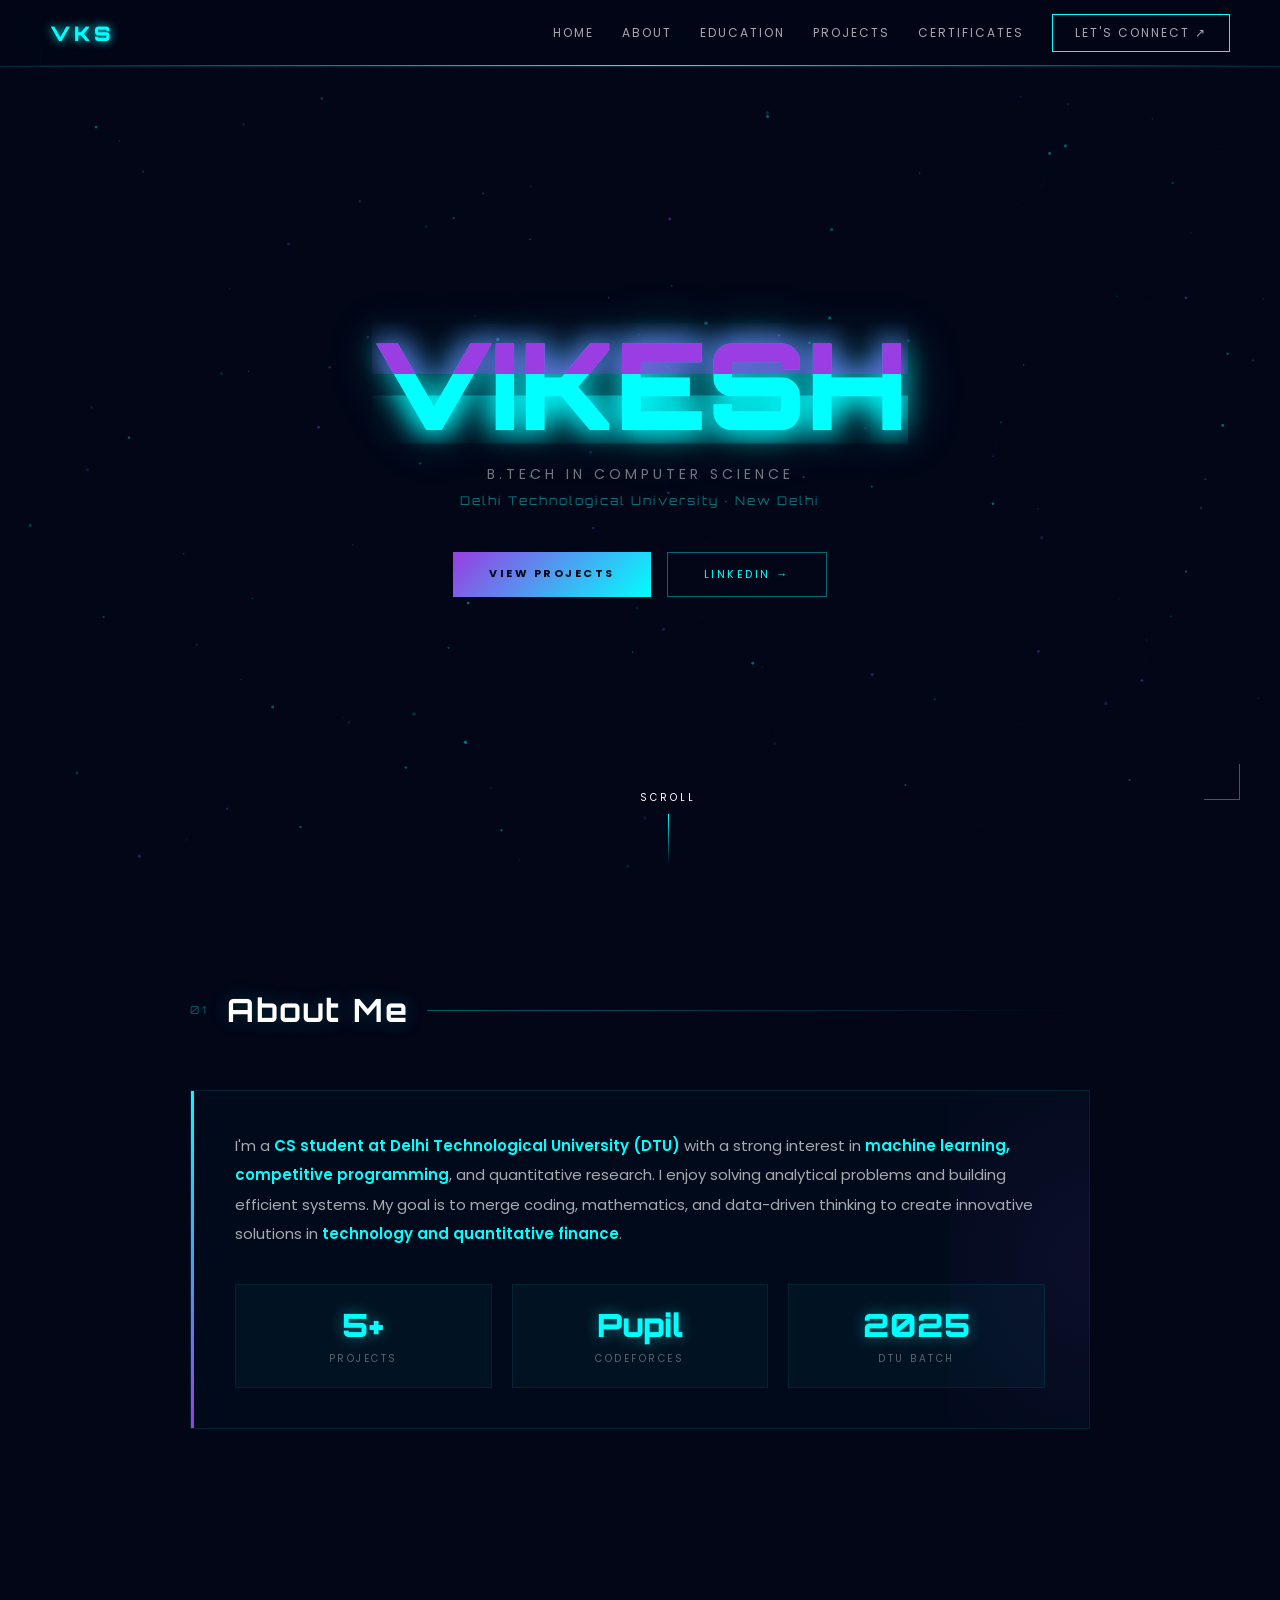
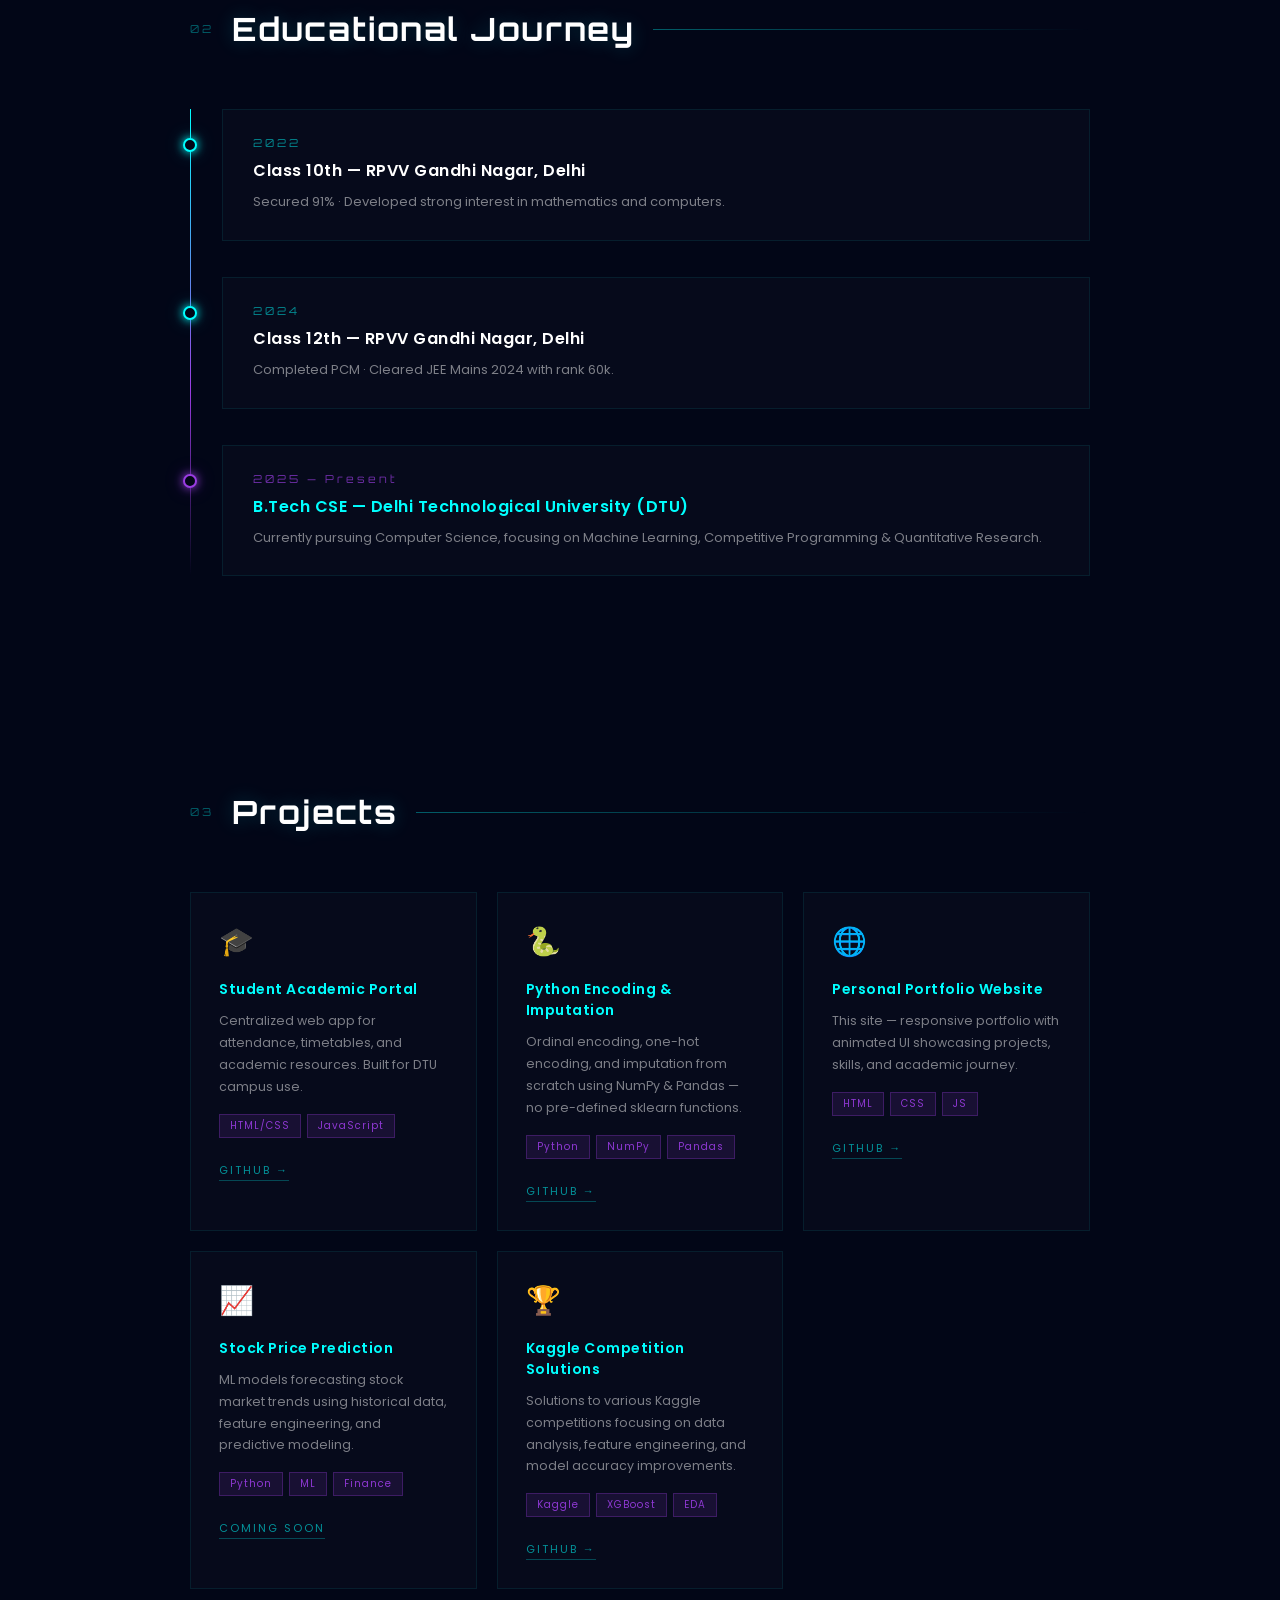
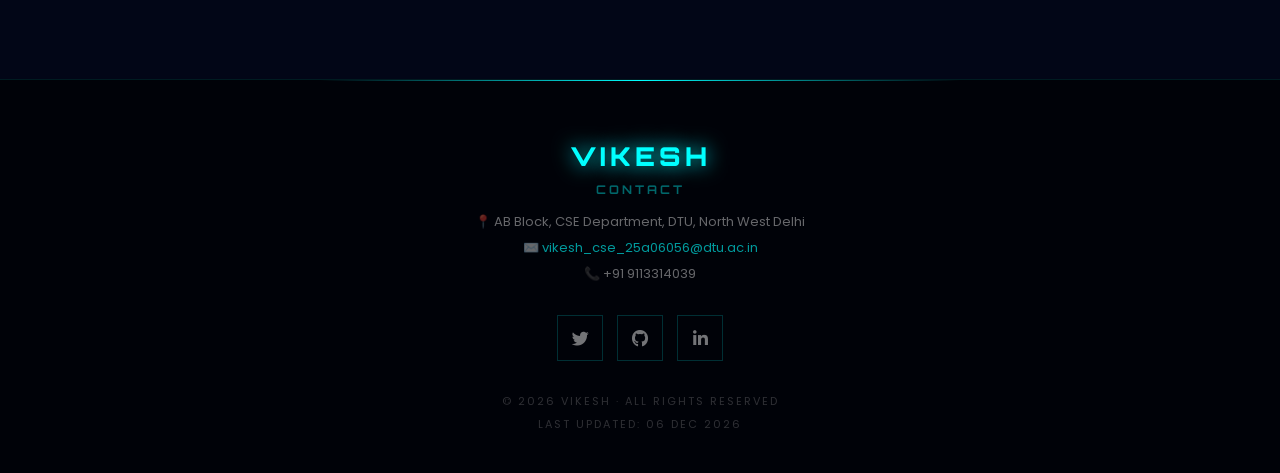
==== commit 44ab4c43: "update" ====
--- a/index.html
+++ b/index.html
@@ -1,170 +1,314 @@
 <!DOCTYPE html>
 <html lang="en">
 <head>
-    <meta charset="UTF-8">
-    <meta name="viewport" content="width=device-width, initial-scale=1.0">
-    <title>Portfolio</title>
-    <link rel="stylesheet" href="style.css"> 
-    <link rel="preconnect" href="https://fonts.googleapis.com">
-    <link rel="preconnect" href="https://fonts.gstatic.com" crossorigin>
-    <link href="https://fonts.googleapis.com/css2?family=Poppins:wght@100;200;300;400;500;600;700;800;900&display=swap" rel="stylesheet">       
-    <link rel="stylesheet" href="https://cdnjs.cloudflare.com/ajax/libs/font-awesome/6.4.0/css/all.min.css"> 
-    <link rel="icon" type="image/png" href="pfp.jpeg">
-    <link rel ="stylesheet" href="https://fonts.googleapis.com/css2?family=Orbitron:wght@400;700&display=swap"  > 
-
+  <meta charset="UTF-8">
+  <meta name="viewport" content="width=device-width, initial-scale=1.0">
+  <title>Vikesh | Portfolio</title>
+  <link rel="stylesheet" href="style.css">
+  <link rel="preconnect" href="https://fonts.googleapis.com">
+  <link rel="preconnect" href="https://fonts.gstatic.com" crossorigin>
+  <link href="https://fonts.googleapis.com/css2?family=Orbitron:wght@400;700;900&family=Poppins:wght@300;400;600&display=swap" rel="stylesheet">
+  <link rel="stylesheet" href="https://cdnjs.cloudflare.com/ajax/libs/font-awesome/6.4.0/css/all.min.css">
+  <link rel="icon" type="image/jpeg" href="pfp.jpeg">
 </head>
 <body>
-    <div class="main-container">
-        <div class="container">
-            <div class="header">
-                <nav class="nav">
-                        <img src="pfp2.png" alt="Logo" class="logo" >
-                        <div class="nav-links">
-                            <a href="index.html">Home</a>
-                            <a href="index.html">About</a>
-                            <a href="index.html">Projects</a>
-                            <a href="index.html">Contact</a>
-                            <a href="certificate.html">Certificate</a>
-                            <button class="btn">
-                                <a href="https://www.linkedin.com/in/vikesh-786432317">Let's Connect</a>
-
-                            </button>
-                        </div>
-                        <img src="dtu-logo.png" alt="Logo" class="logo" >
-                </nav>
-            </div>
-            <div class="content">
-                <div class="content-box">
-                    <div class="intro">
-                        <h1 id="h1">VIKESH</h1>
-                        <br><br>
-                        <h3>B.Tech In Computer Science</h3>
-                        <h3>Delhi Technological University(DTU)</h3>
-                        <h3>New Delhi</h3>
-                    
-
-                    </div>
-                </div>
-            </div>
-        </div>
-        <br><br>
-        <h2 id="about">About Me</h2>
-        <div class="aboutme">
-            <section class="main-body">
-                <p id="about">Hi I'm</p>
-                <h1>Vikesh</h1>
-                
-                <h3 id="main">I’m a Computer Science student at Delhi Technological University (DTU) with a strong interest in programming, quantitative research, and AI. I enjoy solving analytical problems and building efficient systems. My goal is to merge coding, mathematics, and data-driven thinking to create innovative solutions in technology and quantitative finance.</section>
-        </div>
-        <div class="Education">
-            <section class="Academic">
-                <h2 id="about">Educational Journey</h2>
-                <div class="timeline">
-
-                    <div class="timeline-item">
-                    <span class="year">2022</span>
-                    <h3>Class 10th — RPVV Gandhi Nagar, Delhi</h3>
-                    <p>Secured 91%, developed strong interest in mathematics and computers.</p>
-                    </div>
-
-                    <div class="timeline-item">
-                    <span class="year">2024</span>
-                    <h3>Class 12th — RPVV Gandhi Nagar, Delhi</h3>
-                    <p>Completed PCM with cleared Jee mains 2024 with rank 60k.</p>
-                    </div>
-
-                    <div class="timeline-item">
-                    <span class="year">2025-present</span>
-                    <h3>B.Tech CSE — Delhi Technological University (DTU)</h3>
-                    <p>Currently pursuing Computer Science, focusing on Machine Learning and Quantitative Research.</p>
-                </div>
-            </section>
-        </div>
-        <div class="Projects">
-            <section class="projects">
-                <h2 id="about">Projects</h2>
-                <div class="timeline">
-
-                    <div class="timeline-item">
-                    
-                    <h3>💡Student-Academic-Portal</h3>
-                    <p>Description:
-The Student Academic Portal is a centralized web application designed to simplify campus life. It allows students to access essential academic resources, check attendance records, and view class timetables in one place. Built with a focus on usability and efficiency, the portal is currently in its development phase, with plans for full deployment soon.</p>
-                    <br><br>
-                    GitHub Repository:    <a href="https://github.com/vikesh09/Student-Academic-Portal" style="color: red;">Student-Academic-Portal</a>
-                    </div>
-
-                    <div class="timeline-item">
-                    
-                    <h3>👉🏻Python-encoding-imputation </h3>
-                    <p>Description:
-                        Three python scripts to do ordinal encoding,one hot encoding and imputation techniques using basic python functions and Numpy and Pandas library but no pre-defined functions.</p>
-                    <br><br>
-                    GitHub Repository:  <a href="https://github.com/vikesh09/Python-encoding-imputation" style="color: red;">Python-encoding-imputation</a>
-                    </div>
-
-                    <div class="timeline-item">
-                    <h3>👉🏻Personal Portfolio Website</h3>
-                    <p>
-                        Description:
-This Portfolio Website showcases my journey as a Computer Science student at DTU. It highlights my skills, academic background, and technical projects in a clean, modern interface. Designed with responsive layouts and interactive animations, the site reflects my interest in technology, AI, and quantitative research.
-                    </p>
-                    <br><br>
-                    GitHub Repository:  <a href="https://github.com/vikesh09/Portfolio" style="color: red;">Personal Portfolio Website</a>
-                    </div>
-                    <div class="timeline-item">
-                        <h3>🌐Stock Price Prediction</h3>
-                        <p>Description:
-The Stock Price Prediction project uses machine learning models to forecast stock market trends based on historical data. It combines data preprocessing, visualization, and predictive modeling to analyze price patterns. This project reflects my interest in quantitative finance and AI, showcasing how data-driven insights can support smarter investment decisions.</p>
-                    GitHub Repository:  <a href="#" style="color: red;">Stock Price Prediction</a>
-                    </div>
-                    <div class="timeline-item">
-                        <h3>kaggle-competition-solution-Aims-</h3>
-                        <p>
-                            Description:
-This project involves developing solutions for various Kaggle competitions, focusing on data analysis, feature engineering, and machine learning model implementation. It demonstrates my ability to tackle real-world data challenges and improve predictive accuracy through innovative approaches.
-
-                        </p>
-                        GitHub Repository:  <a href="https://github.com/vikesh09/kaggle-competition-solution-Aims-" style="color: red;">kaggle-competition-solution-Aims-</a>
-                    </div>
-                        
-
-                </div>
-            </section>
-        </div>
-        <footer class="foot">
-            <div class="contact">
-                <h3>Contact</h3>
-                <p>📍Address: AB Block, Cse Department, DTU,North West Delhi</p>
-                
-                <p> Email: Vikesh2506056@gmail.com</p>
-                <p>Phone No: +91 9XXXXXXXX00</p>
-            </div>
-            <p>Copyright © 2025 Vikesh. All rights reserved.</p>
-            <p>Last Updated : <span id="last-updated-date">Loading...</span></p>
-            <div class="social-icons">
-                <a href="#"><i class="fab fa-facebook-f"></i></a>
-                <a href="https://x.com/Vikesh099?t=bijIcISPW_RZgl4d_G03CQ&s=09"><i class="fab fa-twitter"></i></a>
-                <a href="https://www.github.com/vikesh09"><i class="fa-brands fa-github"></i></a>
-                <a href="https://www.linkedin.com/in/vikesh-786432317"><i class="fab fa-linkedin-in"></i></a>
-            </div>
-        </footer>
+
+  <!-- PARTICLE BACKGROUND -->
+  <canvas id="particles"></canvas>
+
+  <div class="wrapper">
+
+    <!-- NAVBAR -->
+    <nav>
+      <a href="index.html" class="nav-logo">VKS</a>
+      <div class="nav-links">
+        <a href="#hero">Home</a>
+        <a href="#about">About</a>
+        <a href="#education">Education</a>
+        <a href="#projects">Projects</a>
+        <a href="certificate.html">Certificates</a>
+        <a href="https://www.linkedin.com/in/vikesh-786432317" class="nav-btn" target="_blank">Let's Connect ↗</a>
+      </div>
+    </nav>
+
+    <!-- HERO -->
+    <div class="hero" id="hero">
+      <div class="corner corner-tl"></div>
+      <div class="corner corner-br"></div>
+
+      <h1 class="hero-name"><span data-text="VIKESH">VIKESH</span></h1>
+      <p class="hero-sub">B.Tech in Computer Science</p>
+      <p class="hero-uni">Delhi Technological University · New Delhi</p>
+
+      <div class="hero-cta">
+        <a href="#projects" class="btn-primary"><span>View Projects</span></a>
+        <a href="https://www.linkedin.com/in/vikesh-786432317" class="btn-ghost" target="_blank">LinkedIn →</a>
+      </div>
+
+      <div class="hero-scroll">
+        <span>Scroll</span>
+        <div class="scroll-line"></div>
+      </div>
     </div>
+
+    <!-- ABOUT -->
+    <section id="about">
+      <div class="section-header">
+        <span class="section-num">01</span>
+        <h2 class="section-title">About Me</h2>
+        <div class="section-line"></div>
+      </div>
+      <div class="about-card reveal">
+        <p class="about-text">
+          I'm a <strong>CS student at Delhi Technological University (DTU)</strong> with a strong interest in
+          <strong>machine learning, competitive programming</strong>, and quantitative research. I enjoy solving
+          analytical problems and building efficient systems. My goal is to merge coding, mathematics, and
+          data-driven thinking to create innovative solutions in <strong>technology and quantitative finance</strong>.
+        </p>
+        <div class="about-stats">
+          <div class="stat">
+            <div class="stat-num">5+</div>
+            <div class="stat-label">Projects</div>
+          </div>
+          <div class="stat">
+            <div class="stat-num">Pupil</div>
+            <div class="stat-label">Codeforces</div>
+          </div>
+          <div class="stat">
+            <div class="stat-num">2025</div>
+            <div class="stat-label">DTU Batch</div>
+          </div>
+        </div>
+      </div>
+    </section>
+
+    <!-- EDUCATION -->
+    <section id="education">
+      <div class="section-header">
+        <span class="section-num">02</span>
+        <h2 class="section-title">Educational Journey</h2>
+        <div class="section-line"></div>
+      </div>
+      <div class="timeline">
+
+        <div class="timeline-item reveal">
+          <span class="year">2022</span>
+          <h3>Class 10th — RPVV Gandhi Nagar, Delhi</h3>
+          <p>Secured 91% · Developed strong interest in mathematics and computers.</p>
+        </div>
+
+        <div class="timeline-item reveal">
+          <span class="year">2024</span>
+          <h3>Class 12th — RPVV Gandhi Nagar, Delhi</h3>
+          <p>Completed PCM · Cleared JEE Mains 2024 with rank 60k.</p>
+        </div>
+
+        <div class="timeline-item current reveal">
+          <span class="year" style="color: rgba(154,61,226,0.7);">2025 — Present</span>
+          <h3 style="color: #00ffff;">B.Tech CSE — Delhi Technological University (DTU)</h3>
+          <p>Currently pursuing Computer Science, focusing on Machine Learning, Competitive Programming &amp; Quantitative Research.</p>
+        </div>
+
+      </div>
+    </section>
+
+    <!-- PROJECTS -->
+    <section id="projects">
+      <div class="section-header">
+        <span class="section-num">03</span>
+        <h2 class="section-title">Projects</h2>
+        <div class="section-line"></div>
+      </div>
+      <div class="projects-grid">
+
+        <div class="project-card reveal">
+          <span class="proj-icon">🎓</span>
+          <div class="proj-title">Student Academic Portal</div>
+          <div class="proj-desc">Centralized web app for attendance, timetables, and academic resources. Built for DTU campus use.</div>
+          <div class="proj-tags">
+            <span class="proj-tag">HTML/CSS</span>
+            <span class="proj-tag">JavaScript</span>
+          </div>
+          <a href="https://github.com/vikesh09/Student-Academic-Portal" class="proj-link" target="_blank">GitHub →</a>
+        </div>
+
+        <div class="project-card reveal">
+          <span class="proj-icon">🐍</span>
+          <div class="proj-title">Python Encoding &amp; Imputation</div>
+          <div class="proj-desc">Ordinal encoding, one-hot encoding, and imputation from scratch using NumPy &amp; Pandas — no pre-defined sklearn functions.</div>
+          <div class="proj-tags">
+            <span class="proj-tag">Python</span>
+            <span class="proj-tag">NumPy</span>
+            <span class="proj-tag">Pandas</span>
+          </div>
+          <a href="https://github.com/vikesh09/Python-encoding-imputation" class="proj-link" target="_blank">GitHub →</a>
+        </div>
+
+        <div class="project-card reveal">
+          <span class="proj-icon">🌐</span>
+          <div class="proj-title">Personal Portfolio Website</div>
+          <div class="proj-desc">This site — responsive portfolio with animated UI showcasing projects, skills, and academic journey.</div>
+          <div class="proj-tags">
+            <span class="proj-tag">HTML</span>
+            <span class="proj-tag">CSS</span>
+            <span class="proj-tag">JS</span>
+          </div>
+          <a href="https://github.com/vikesh09/Portfolio" class="proj-link" target="_blank">GitHub →</a>
+        </div>
+
+        <div class="project-card reveal">
+          <span class="proj-icon">📈</span>
+          <div class="proj-title">Stock Price Prediction</div>
+          <div class="proj-desc">ML models forecasting stock market trends using historical data, feature engineering, and predictive modeling.</div>
+          <div class="proj-tags">
+            <span class="proj-tag">Python</span>
+            <span class="proj-tag">ML</span>
+            <span class="proj-tag">Finance</span>
+          </div>
+          <a href="#" class="proj-link">Coming Soon</a>
+        </div>
+
+        <div class="project-card reveal">
+          <span class="proj-icon">🏆</span>
+          <div class="proj-title">Kaggle Competition Solutions</div>
+          <div class="proj-desc">Solutions to various Kaggle competitions focusing on data analysis, feature engineering, and model accuracy improvements.</div>
+          <div class="proj-tags">
+            <span class="proj-tag">Kaggle</span>
+            <span class="proj-tag">XGBoost</span>
+            <span class="proj-tag">EDA</span>
+          </div>
+          <a href="https://github.com/vikesh09/kaggle-competition-solution-Aims-" class="proj-link" target="_blank">GitHub →</a>
+        </div>
+
+      </div>
+    </section>
+
+    <!-- FOOTER -->
+    <footer class="foot">
+      <div class="foot-logo">VIKESH</div>
+      <div class="contact">
+        <h3>Contact</h3>
+        <p>📍 AB Block, CSE Department, DTU, North West Delhi</p>
+        <p>✉️ <a href="mailto:Vikesh2506056@gmail.com">vikesh_cse_25a06056@dtu.ac.in</a></p>
+        <p>📞 +91 9113314039</p>
+      </div>
+      <div class="social-icons">
+        <a href="https://x.com/Vikesh099?t=bijIcISPW_RZgl4d_G03CQ&s=09" target="_blank" aria-label="Twitter">
+          <i class="fab fa-twitter"></i>
+        </a>
+        <a href="https://www.github.com/vikesh09" target="_blank" aria-label="GitHub">
+          <i class="fa-brands fa-github"></i>
+        </a>
+        <a href="https://www.linkedin.com/in/vikesh-786432317" target="_blank" aria-label="LinkedIn">
+          <i class="fab fa-linkedin-in"></i>
+        </a>
+      </div>
+      <p class="foot-copy">© 2026 Vikesh · All rights reserved</p>
+      <p class="foot-copy" style="margin-top:6px;">Last Updated: <span id="last-updated-date">Loading...</span></p>
+    </footer>
+
+  </div><!-- end .wrapper -->
+
+  <script>
+    /* ---- PARTICLE BACKGROUND ---- */
+    const canvas = document.getElementById('particles');
+    const ctx = canvas.getContext('2d');
+    let W, H, particles = [];
+
+    function resize() {
+      W = canvas.width = window.innerWidth;
+      H = canvas.height = window.innerHeight;
+    }
+    resize();
+    window.addEventListener('resize', resize);
+
+    class Particle {
+      constructor() { this.reset(true); }
+      reset(init) {
+        this.x = Math.random() * W;
+        this.y = init ? Math.random() * H : (Math.random() > 0.5 ? -5 : H + 5);
+        this.vx = (Math.random() - 0.5) * 0.28;
+        this.vy = (Math.random() - 0.5) * 0.28;
+        this.r = Math.random() * 1.4 + 0.4;
+        this.alpha = Math.random() * 0.35 + 0.08;
+        this.color = Math.random() > 0.65 ? '#9a3de2' : '#00ffff';
+      }
+      update() {
+        this.x += this.vx;
+        this.y += this.vy;
+        if (this.x < -10 || this.x > W + 10 || this.y < -10 || this.y > H + 10) this.reset(false);
+      }
+      draw() {
+        ctx.beginPath();
+        ctx.arc(this.x, this.y, this.r, 0, Math.PI * 2);
+        ctx.fillStyle = this.color;
+        ctx.globalAlpha = this.alpha;
+        ctx.fill();
+        ctx.globalAlpha = 1;
+      }
+    }
+
+    for (let i = 0; i < 130; i++) particles.push(new Particle());
+
+    function drawConnections() {
+      for (let i = 0; i < particles.length; i++) {
+        for (let j = i + 1; j < particles.length; j++) {
+          const dx = particles[i].x - particles[j].x;
+          const dy = particles[i].y - particles[j].y;
+          const dist = Math.sqrt(dx * dx + dy * dy);
+          if (dist < 105) {
+            ctx.beginPath();
+            ctx.moveTo(particles[i].x, particles[i].y);
+            ctx.lineTo(particles[j].x, particles[j].y);
+            ctx.strokeStyle = '#00ffff';
+            ctx.globalAlpha = (1 - dist / 105) * 0.07;
+            ctx.lineWidth = 0.5;
+            ctx.stroke();
+            ctx.globalAlpha = 1;
+          }
+        }
+      }
+    }
+
+    function animate() {
+      ctx.clearRect(0, 0, W, H);
+      particles.forEach(p => { p.update(); p.draw(); });
+      drawConnections();
+      requestAnimationFrame(animate);
+    }
+    animate();
+
+    /* ---- SCROLL REVEAL ---- */
+    const revealObserver = new IntersectionObserver((entries) => {
+      entries.forEach(entry => {
+        if (entry.isIntersecting) {
+          entry.target.classList.add('visible');
+          revealObserver.unobserve(entry.target);
+        }
+      });
+    }, { threshold: 0.12 });
+
+    document.querySelectorAll('.reveal').forEach(el => revealObserver.observe(el));
+
+    /* ---- SMOOTH SCROLL ---- */
+    document.querySelectorAll('a[href^="#"]').forEach(anchor => {
+      anchor.addEventListener('click', function (e) {
+        const target = document.querySelector(this.getAttribute('href'));
+        if (target) {
+          e.preventDefault();
+          target.scrollIntoView({ behavior: 'smooth', block: 'start' });
+        }
+      });
+    });
+
+    /* ---- LAST UPDATED DATE ---- */
+    window.addEventListener('load', () => {
+      const lastMod = new Date(document.lastModified);
+      const options = { day: '2-digit', month: 'short', year: 'numeric' };
+      document.getElementById('last-updated-date').innerText =
+        lastMod.toLocaleDateString('en-GB', options);
+    });
+  </script>
+
 </body>
-<script>
-    function updateDate() {
-        
-        let lastMod = new Date(document.lastModified);
-        
-        
-        let options = { day: '2-digit', month: 'short', year: 'numeric' };
-        let formattedDate = lastMod.toLocaleDateString('en-GB', options);
-        
-        
-        document.getElementById('last-updated-date').innerText = formattedDate;
-    }
-
-    
-    window.onload = updateDate;
-</script>
 </html>
--- a/style.css
+++ b/style.css
@@ -1,194 +1,824 @@
-/* --- Global Resets & Smooth Scroll --- */
-* {
-  box-sizing: border-box;
+@import url('https://fonts.googleapis.com/css2?family=Orbitron:wght@400;700;900&family=Poppins:wght@300;400;600&display=swap');
+
+/* ===========================
+   RESET & BASE
+=========================== */
+*, *::before, *::after {
   margin: 0;
   padding: 0;
-}
-
-html {
-  scroll-behavior: smooth;
+  box-sizing: border-box;
+}
+
+:root {
+  --cyan: #00ffff;
+  --purple: #9a3de2;
+  --dark: #020617;
+  --card-bg: rgba(0, 255, 255, 0.03);
 }
 
 body {
   font-family: 'Poppins', sans-serif;
-  background: radial-gradient(circle at top, #0a192f, #020617);
-  color: white;
+  background: #020617;
+  color: #fff;
   overflow-x: hidden;
-  line-height: 1.6;
-}
-
-/* --- Navigation (Glassmorphism Effect) --- */
-.nav {
+}
+
+/* ===========================
+   PARTICLE CANVAS
+=========================== */
+canvas#particles {
+  position: fixed;
+  top: 0;
+  left: 0;
+  width: 100%;
+  height: 100%;
+  z-index: 0;
+  pointer-events: none;
+}
+
+.wrapper {
+  position: relative;
+  z-index: 1;
+}
+
+/* ===========================
+   NAVBAR
+=========================== */
+nav {
+  position: fixed;
+  top: 0;
+  left: 0;
+  width: 100%;
+  z-index: 999;
   display: flex;
+  align-items: center;
   justify-content: space-between;
-  align-items: center;
-  background-color: rgba(0, 0, 0, 0.85);
-  backdrop-filter: blur(10px); /* Modern blur effect */
-  padding: 10px 5%;
-  position: fixed;
-  top: 0;
+  padding: 14px 50px;
+  background: rgba(2, 6, 23, 0.85);
+  backdrop-filter: blur(12px);
+  -webkit-backdrop-filter: blur(12px);
+  border-bottom: 1px solid rgba(0, 255, 255, 0.15);
+}
+
+nav::after {
+  content: '';
+  position: absolute;
+  bottom: 0;
+  left: 0;
   width: 100%;
-  z-index: 1000;
-  box-shadow: 0 0 15px rgba(0, 255, 255, 0.3);
-  border-bottom: 1px solid rgba(0, 255, 255, 0.1);
-}
-
-.logo {
-  height: 50px;
-  border-radius: 10%;
-  transition: 0.3s;
-}
-
-.logo:hover {
-  transform: scale(1.1);
-  filter: drop-shadow(0 0 10px #00ffff);
+  height: 1px;
+  background: linear-gradient(90deg, transparent, #00ffff, transparent);
+  animation: scanline 3s linear infinite;
+}
+
+@keyframes scanline {
+  0%, 100% { opacity: 0.3; }
+  50% { opacity: 1; }
+}
+
+.nav-logo {
+  font-family: 'Orbitron', sans-serif;
+  font-size: 20px;
+  font-weight: 900;
+  color: #00ffff;
+  text-shadow: 0 0 10px #00ffff;
+  letter-spacing: 4px;
+  text-decoration: none;
 }
 
 .nav-links {
   display: flex;
-  gap: 25px;
+  gap: 28px;
   align-items: center;
 }
 
 .nav-links a {
-  color: #00ffff;
+  color: rgba(255, 255, 255, 0.65);
   text-decoration: none;
-  font-weight: 600;
-  font-size: 16px;
-  position: relative;
-  transition: 0.3s;
+  font-size: 12px;
+  letter-spacing: 2px;
+  text-transform: uppercase;
+  transition: color 0.3s;
+  position: relative;
 }
 
 .nav-links a::after {
-  content: "";
-  position: absolute;
-  bottom: -5px;
+  content: '';
+  position: absolute;
+  bottom: -4px;
   left: 0;
-  width: 0%;
-  height: 2px;
+  width: 0;
+  height: 1px;
   background: #00ffff;
-  box-shadow: 0 0 10px #00ffff;
-  transition: 0.3s;
-}
-
-.nav-links a:hover::after { width: 100%; }
-.nav-links a:hover { color: white; }
-
-/* --- Buttons --- */
-.btn {
-  background: linear-gradient(90deg, #9a3de2, #00ffff);
-  border-radius: 20px;
-  padding: 8px 20px;
+  box-shadow: 0 0 8px #00ffff;
+  transition: width 0.3s ease;
+}
+
+.nav-links a:hover {
+  color: #00ffff;
+}
+
+.nav-links a:hover::after {
+  width: 100%;
+}
+
+.nav-btn {
+  padding: 9px 22px;
+  background: transparent;
+  border: 1px solid #00ffff;
+  color: #00ffff;
+  font-size: 11px;
+  letter-spacing: 2px;
+  text-transform: uppercase;
+  cursor: pointer;
+  position: relative;
+  overflow: hidden;
+  transition: all 0.3s;
+  text-decoration: none;
+  font-family: 'Poppins', sans-serif;
+}
+
+.nav-btn::before {
+  content: '';
+  position: absolute;
+  top: 0;
+  left: -100%;
+  width: 100%;
+  height: 100%;
+  background: linear-gradient(90deg, transparent, rgba(0, 255, 255, 0.2), transparent);
+  transition: left 0.4s;
+}
+
+.nav-btn:hover::before {
+  left: 100%;
+}
+
+.nav-btn:hover {
+  background: rgba(0, 255, 255, 0.1);
+  box-shadow: 0 0 20px rgba(0, 255, 255, 0.35);
+}
+
+/* ===========================
+   HERO
+=========================== */
+.hero {
+  min-height: 100vh;
+  display: flex;
+  flex-direction: column;
+  align-items: center;
+  justify-content: center;
+  text-align: center;
+  padding: 100px 20px 80px;
+  position: relative;
+}
+
+.corner {
+  position: absolute;
+  width: 36px;
+  height: 36px;
+  opacity: 0.45;
+}
+
+.corner-tl {
+  top: 30px;
+  left: 40px;
+  border-top: 1px solid #00ffff;
+  border-left: 1px solid #00ffff;
+}
+
+.corner-br {
+  bottom: 100px;
+  right: 40px;
+  border-bottom: 1px solid #00ffff;
+  border-right: 1px solid #00ffff;
+}
+
+.hero-tag {
+  font-size: 11px;
+  letter-spacing: 5px;
+  text-transform: uppercase;
+  color: rgba(0, 255, 255, 0.55);
+  margin-bottom: 22px;
+  animation: fadeUp 1s ease both;
+}
+
+.hero-name {
+  font-family: 'Orbitron', sans-serif;
+  font-size: clamp(3.5rem, 11vw, 7.5rem);
+  font-weight: 900;
+  line-height: 1;
+  margin-bottom: 20px;
+  animation: fadeUp 1s ease 0.2s both;
+  position: relative;
+}
+
+.hero-name span {
+  display: inline-block;
+  color: #00ffff;
+  text-shadow: 0 0 30px #00ffff, 0 0 60px rgba(0, 255, 255, 0.3);
+  position: relative;
+}
+
+.hero-name span::before {
+  content: attr(data-text);
+  position: absolute;
+  top: 0;
+  left: 0;
+  color: #9a3de2;
+  text-shadow: 0 0 30px #9a3de2;
+  clip-path: polygon(0 0, 100% 0, 100% 42%, 0 42%);
+  animation: glitch1 5s infinite;
+}
+
+.hero-name span::after {
+  content: attr(data-text);
+  position: absolute;
+  top: 0;
+  left: 0;
+  color: rgba(0, 255, 255, 0.4);
+  clip-path: polygon(0 60%, 100% 60%, 100% 100%, 0 100%);
+  animation: glitch2 5s infinite 0.2s;
+}
+
+@keyframes glitch1 {
+  0%, 88%, 100% { transform: translateX(0); }
+  90% { transform: translateX(-5px); }
+  93% { transform: translateX(5px); }
+  96% { transform: translateX(-2px); }
+}
+
+@keyframes glitch2 {
+  0%, 88%, 100% { transform: translateX(0); }
+  90% { transform: translateX(4px); }
+  93% { transform: translateX(-4px); }
+}
+
+.hero-sub {
+  font-size: 14px;
+  color: rgba(255, 255, 255, 0.45);
+  letter-spacing: 4px;
+  text-transform: uppercase;
+  margin-bottom: 8px;
+  animation: fadeUp 1s ease 0.4s both;
+}
+
+.hero-uni {
+  font-family: 'Orbitron', sans-serif;
+  font-size: 12px;
+  color: rgba(0, 255, 255, 0.45);
+  letter-spacing: 2px;
+  margin-bottom: 44px;
+  animation: fadeUp 1s ease 0.5s both;
+}
+
+.hero-cta {
+  display: flex;
+  gap: 16px;
+  flex-wrap: wrap;
+  justify-content: center;
+  animation: fadeUp 1s ease 0.7s both;
+}
+
+.btn-primary {
+  padding: 13px 36px;
+  background: linear-gradient(135deg, #9a3de2, #00ffff);
+  color: #020617;
+  font-size: 11px;
+  letter-spacing: 2.5px;
+  text-transform: uppercase;
+  font-weight: 700;
   border: none;
   cursor: pointer;
-  transition: 0.3s ease;
-  box-shadow: 0 0 10px rgba(154, 61, 226, 0.5);
-}
-
-.btn a {
-  color: white;
+  position: relative;
+  overflow: hidden;
   text-decoration: none;
-  font-weight: bold;
+  font-family: 'Poppins', sans-serif;
+  display: inline-block;
+  transition: transform 0.2s;
+}
+
+.btn-primary::after {
+  content: '';
+  position: absolute;
+  inset: 0;
+  background: linear-gradient(135deg, #00ffff, #9a3de2);
+  opacity: 0;
+  transition: opacity 0.35s;
+}
+
+.btn-primary:hover { transform: translateY(-2px); }
+.btn-primary:hover::after { opacity: 1; }
+
+.btn-primary span {
+  position: relative;
+  z-index: 1;
+}
+
+.btn-ghost {
+  padding: 13px 36px;
+  background: transparent;
+  border: 1px solid rgba(0, 255, 255, 0.4);
+  color: #00ffff;
+  font-size: 11px;
+  letter-spacing: 2.5px;
+  text-transform: uppercase;
+  cursor: pointer;
+  text-decoration: none;
+  font-family: 'Poppins', sans-serif;
+  display: inline-block;
+  transition: all 0.3s;
+}
+
+.btn-ghost:hover {
+  background: rgba(0, 255, 255, 0.08);
+  border-color: #00ffff;
+  box-shadow: 0 0 22px rgba(0, 255, 255, 0.2);
+  transform: translateY(-2px);
+}
+
+.hero-scroll {
+  position: absolute;
+  bottom: 36px;
+  left: 50%;
+  transform: translateX(-50%);
+  display: flex;
+  flex-direction: column;
+  align-items: center;
+  gap: 8px;
+  opacity: 0.35;
+  animation: fadeUp 1s ease 1.2s both;
+}
+
+.hero-scroll span {
+  font-size: 10px;
+  letter-spacing: 3px;
+  text-transform: uppercase;
+}
+
+.scroll-line {
+  width: 1px;
+  height: 50px;
+  background: linear-gradient(to bottom, #00ffff, transparent);
+  animation: scrollPulse 2s ease infinite;
+}
+
+@keyframes scrollPulse {
+  0%, 100% { opacity: 0.3; transform: scaleY(1); }
+  50% { opacity: 1; transform: scaleY(1.15); }
+}
+
+@keyframes fadeUp {
+  from { opacity: 0; transform: translateY(30px); }
+  to { opacity: 1; transform: translateY(0); }
+}
+
+/* ===========================
+   SECTIONS
+=========================== */
+section {
+  padding: 90px 50px;
+  max-width: 1000px;
+  margin: 0 auto;
+  position: relative;
+}
+
+.section-header {
+  display: flex;
+  align-items: center;
+  gap: 18px;
+  margin-bottom: 60px;
+}
+
+.section-num {
+  font-family: 'Orbitron', sans-serif;
+  font-size: 11px;
+  color: rgba(0, 255, 255, 0.35);
+  letter-spacing: 3px;
+  white-space: nowrap;
+}
+
+.section-title {
+  font-family: 'Orbitron', sans-serif;
+  font-size: clamp(1.3rem, 3vw, 2rem);
+  font-weight: 700;
+  color: #fff;
+  letter-spacing: 2px;
+  text-shadow: 0 0 20px rgba(0, 255, 255, 0.2);
+  white-space: nowrap;
+}
+
+.section-line {
+  flex: 1;
+  height: 1px;
+  background: linear-gradient(90deg, rgba(0, 255, 255, 0.35), transparent);
+}
+
+/* ===========================
+   ABOUT
+=========================== */
+.about-card {
+  padding: 40px 44px;
+  border: 1px solid rgba(0, 255, 255, 0.1);
+  background: rgba(0, 255, 255, 0.02);
+  position: relative;
+  overflow: hidden;
+}
+
+.about-card::before {
+  content: '';
+  position: absolute;
+  top: 0;
+  left: 0;
+  width: 3px;
+  height: 100%;
+  background: linear-gradient(to bottom, #00ffff, #9a3de2);
+}
+
+.about-card::after {
+  content: '';
+  position: absolute;
+  top: 0;
+  right: 0;
+  width: 140px;
+  height: 100%;
+  background: radial-gradient(ellipse at right, rgba(154, 61, 226, 0.07), transparent);
+  pointer-events: none;
+}
+
+.about-text {
+  font-size: 15px;
+  line-height: 1.95;
+  color: rgba(255, 255, 255, 0.65);
+  position: relative;
+  z-index: 1;
+}
+
+.about-text strong {
+  color: #00ffff;
+  font-weight: 600;
+}
+
+.about-stats {
+  display: grid;
+  grid-template-columns: repeat(3, 1fr);
+  gap: 20px;
+  margin-top: 36px;
+  position: relative;
+  z-index: 1;
+}
+
+.stat {
+  text-align: center;
+  padding: 20px 16px;
+  background: rgba(0, 255, 255, 0.03);
+  border: 1px solid rgba(0, 255, 255, 0.08);
+  transition: all 0.3s;
+}
+
+.stat:hover {
+  background: rgba(0, 255, 255, 0.07);
+  border-color: rgba(0, 255, 255, 0.25);
+}
+
+.stat-num {
+  font-family: 'Orbitron', sans-serif;
+  font-size: 2rem;
+  font-weight: 900;
+  color: #00ffff;
+  text-shadow: 0 0 15px rgba(0, 255, 255, 0.4);
+}
+
+.stat-label {
+  font-size: 10px;
+  color: rgba(255, 255, 255, 0.35);
+  letter-spacing: 2.5px;
+  text-transform: uppercase;
+  margin-top: 6px;
+}
+
+/* ===========================
+   TIMELINE
+=========================== */
+.timeline {
+  position: relative;
+  padding-left: 32px;
+}
+
+.timeline::before {
+  content: '';
+  position: absolute;
+  left: 0;
+  top: 0;
+  bottom: 0;
+  width: 1px;
+  background: linear-gradient(to bottom, #00ffff 0%, #9a3de2 60%, transparent 100%);
+}
+
+.timeline-item {
+  position: relative;
+  margin-bottom: 36px;
+  padding: 26px 30px;
+  background: rgba(255, 255, 255, 0.02);
+  border: 1px solid rgba(0, 255, 255, 0.08);
+  transition: all 0.4s ease;
+}
+
+.timeline-item:hover {
+  background: rgba(0, 255, 255, 0.04);
+  border-color: rgba(0, 255, 255, 0.28);
+  transform: translateX(8px);
+  box-shadow: 0 0 25px rgba(0, 255, 255, 0.07);
+}
+
+.timeline-item::before {
+  content: '';
+  position: absolute;
+  left: -40px;
+  top: 28px;
+  width: 14px;
+  height: 14px;
+  border-radius: 50%;
+  background: #020617;
+  border: 2px solid #00ffff;
+  box-shadow: 0 0 10px #00ffff, 0 0 20px rgba(0, 255, 255, 0.3);
+  transition: box-shadow 0.3s;
+}
+
+.timeline-item:hover::before {
+  box-shadow: 0 0 20px #00ffff, 0 0 40px rgba(0, 255, 255, 0.4);
+}
+
+.timeline-item.current::before {
+  border-color: #9a3de2;
+  box-shadow: 0 0 10px #9a3de2, 0 0 20px rgba(154, 61, 226, 0.3);
+}
+
+.year {
+  font-family: 'Orbitron', sans-serif;
+  font-size: 11px;
+  color: rgba(0, 255, 255, 0.5);
+  letter-spacing: 3px;
+  display: block;
+  margin-bottom: 8px;
+}
+
+.timeline-item h3 {
+  font-size: 16px;
+  font-weight: 600;
+  color: #fff;
+  margin-bottom: 8px;
+  letter-spacing: 0.5px;
+}
+
+.timeline-item p {
+  font-size: 13px;
+  color: rgba(255, 255, 255, 0.48);
+  line-height: 1.75;
+}
+
+/* ===========================
+   PROJECTS GRID
+=========================== */
+.projects-grid {
+  display: grid;
+  grid-template-columns: repeat(auto-fit, minmax(280px, 1fr));
+  gap: 20px;
+}
+
+.project-card {
+  padding: 28px;
+  background: rgba(255, 255, 255, 0.02);
+  border: 1px solid rgba(0, 255, 255, 0.08);
+  position: relative;
+  overflow: hidden;
+  transition: all 0.4s ease;
+  cursor: default;
+}
+
+.project-card::before {
+  content: '';
+  position: absolute;
+  top: 0;
+  left: 0;
+  width: 100%;
+  height: 2px;
+  background: linear-gradient(90deg, #9a3de2, #00ffff);
+  transform: scaleX(0);
+  transform-origin: left;
+  transition: transform 0.4s ease;
+}
+
+.project-card:hover::before {
+  transform: scaleX(1);
+}
+
+.project-card:hover {
+  background: rgba(0, 255, 255, 0.04);
+  border-color: rgba(0, 255, 255, 0.22);
+  transform: translateY(-5px);
+  box-shadow: 0 10px 30px rgba(0, 0, 0, 0.4);
+}
+
+.proj-icon {
+  font-size: 28px;
+  margin-bottom: 16px;
+  display: block;
+}
+
+.proj-title {
   font-size: 14px;
-  text-transform: uppercase;
-}
-
-.btn:hover {
-  transform: translateY(-2px);
-  box-shadow: 0 0 20px #00ffff;
-}
-
-/* --- Hero & Content Section --- */
-.main-container {
-  background-image: linear-gradient(rgba(2, 6, 23, 0.7), rgba(2, 6, 23, 0.7)), url("bg3.jpg");
-  background-size: cover;
-  background-position: center;
-  background-attachment: fixed; /* Parallax effect */
-  min-height: 100vh;
-}
-
-.content {
+  font-weight: 600;
+  color: #00ffff;
+  letter-spacing: 0.5px;
+  margin-bottom: 10px;
+}
+
+.proj-desc {
+  font-size: 12.5px;
+  color: rgba(255, 255, 255, 0.48);
+  line-height: 1.75;
+  margin-bottom: 16px;
+}
+
+.proj-tags {
+  display: flex;
+  flex-wrap: wrap;
+  gap: 6px;
+  margin-bottom: 18px;
+}
+
+.proj-tag {
+  padding: 3px 10px;
+  background: rgba(154, 61, 226, 0.12);
+  border: 1px solid rgba(154, 61, 226, 0.28);
+  font-size: 10px;
+  color: rgba(154, 61, 226, 0.9);
+  letter-spacing: 1px;
+}
+
+.proj-link {
+  font-size: 11px;
+  color: rgba(0, 255, 255, 0.55);
+  letter-spacing: 2px;
+  text-transform: uppercase;
+  text-decoration: none;
+  border-bottom: 1px solid rgba(0, 255, 255, 0.25);
+  padding-bottom: 2px;
+  transition: all 0.3s;
+}
+
+.proj-link:hover {
+  color: #00ffff;
+  border-color: #00ffff;
+}
+
+/* ===========================
+   FOOTER
+=========================== */
+.foot {
+  background: rgba(0, 0, 0, 0.65);
+  border-top: 1px solid rgba(0, 255, 255, 0.1);
+  padding: 60px 40px 40px;
   text-align: center;
-  padding: 180px 20px 60px;
-}
-
-#h1 {
+  position: relative;
+}
+
+.foot::before {
+  content: '';
+  position: absolute;
+  top: 0;
+  left: 50%;
+  transform: translateX(-50%);
+  width: 50%;
+  height: 1px;
+  background: linear-gradient(90deg, transparent, #00ffff, transparent);
+}
+
+.foot-logo {
   font-family: 'Orbitron', sans-serif;
-  font-size: 4rem;
+  font-size: 26px;
+  font-weight: 900;
   color: #00ffff;
   text-shadow: 0 0 20px #00ffff;
-  letter-spacing: 5px;
-}
-
-/* --- Timeline & Cards --- */
-section {
-  padding: 80px 20px;
-  max-width: 1000px;
-  margin: auto;
-}
-
-.timeline, .aboutme {
-  border-left: 3px solid #00ffff;
-  padding-left: 30px;
-  position: relative;
-}
-
-.timeline-item, #main {
-  background: rgba(255, 255, 255, 0.03);
-  border: 1px solid rgba(0, 255, 255, 0.1);
-  padding: 25px;
-  border-radius: 15px;
-  margin-bottom: 40px;
-  transition: 0.3s;
-}
-
-.timeline-item:hover, #main:hover {
-  background: rgba(255, 255, 255, 0.07);
-  transform: translateX(10px);
+  letter-spacing: 4px;
+  margin-bottom: 10px;
+}
+
+.foot .contact {
+  margin-bottom: 28px;
+}
+
+.foot .contact h3 {
+  font-family: 'Orbitron', sans-serif;
+  font-size: 12px;
+  letter-spacing: 3px;
+  text-transform: uppercase;
+  color: rgba(0, 255, 255, 0.4);
+  margin-bottom: 12px;
+}
+
+.foot .contact p {
+  font-size: 13px;
+  color: rgba(255, 255, 255, 0.4);
+  line-height: 2;
+}
+
+.foot .contact a {
+  color: rgba(0, 255, 255, 0.6);
+  text-decoration: none;
+  transition: color 0.3s;
+}
+
+.foot .contact a:hover {
+  color: #00ffff;
+}
+
+.social-icons {
+  display: flex;
+  justify-content: center;
+  gap: 14px;
+  margin: 24px 0 32px;
+}
+
+.social-icons a {
+  width: 46px;
+  height: 46px;
+  display: flex;
+  align-items: center;
+  justify-content: center;
+  background: transparent;
+  border: 1px solid rgba(0, 255, 255, 0.18);
+  color: rgba(255, 255, 255, 0.45);
+  font-size: 17px;
+  text-decoration: none;
+  transition: all 0.3s;
+}
+
+.social-icons a:hover {
   border-color: #00ffff;
-}
-
-/* --- Footer --- */
-.foot {
-  background: #010409;
-  padding: 40px 20px;
-  text-align: center;
-  border-top: 1px solid #00ffff;
-}
-
-.foot .social-icons a {
-  color: #00ffff;
-  font-size: 28px;
-  margin: 0 15px;
-  transition: 0.3s;
-}
-
-.foot .social-icons a:hover {
-  color: white;
-  filter: drop-shadow(0 0 10px #00ffff);
-}
-
-/* --- Responsive Design (Mobile Fixes) --- */
+  color: #00ffff;
+  background: rgba(0, 255, 255, 0.06);
+  box-shadow: 0 0 16px rgba(0, 255, 255, 0.25);
+  transform: translateY(-3px);
+}
+
+.foot-copy {
+  font-size: 11px;
+  color: rgba(255, 255, 255, 0.18);
+  letter-spacing: 2px;
+  text-transform: uppercase;
+}
+
+/* ===========================
+   SCROLL REVEAL
+=========================== */
+.reveal {
+  opacity: 0;
+  transform: translateY(24px);
+  transition: opacity 0.65s ease, transform 0.65s ease;
+}
+
+.reveal.visible {
+  opacity: 1;
+  transform: translateY(0);
+}
+
+/* ===========================
+   RESPONSIVE
+=========================== */
 @media (max-width: 768px) {
-  .nav {
+  nav {
+    flex-direction: column;
+    align-items: center;
+    gap: 14px;
+    padding: 16px 20px;
+  }
+  .nav-links {
     flex-wrap: wrap;
     justify-content: center;
-    padding: 15px;
+    gap: 16px;
   }
-
-  .nav-links {
-    width: 100%;
-    justify-content: center;
-    margin-top: 15px;
-    gap: 15px;
-    font-size: 14px;
+  section {
+    padding: 70px 20px;
   }
-
-  #h1 { font-size: 2.5rem; }
-  
-  .timeline-item::before {
-    left: -41px;
-    width: 16px;
-    height: 16px;
+  .about-stats {
+    grid-template-columns: repeat(3, 1fr);
+  }
+  .hero-name {
+    font-size: clamp(2.5rem, 14vw, 5rem);
+  }
+  .corner { display: none; }
+}
+
+@media (max-width: 480px) {
+  .about-stats {
+    grid-template-columns: 1fr;
+  }
+  .hero-cta {
+    flex-direction: column;
+    align-items: center;
+  }
+  .projects-grid {
+    grid-template-columns: 1fr;
   }
 }
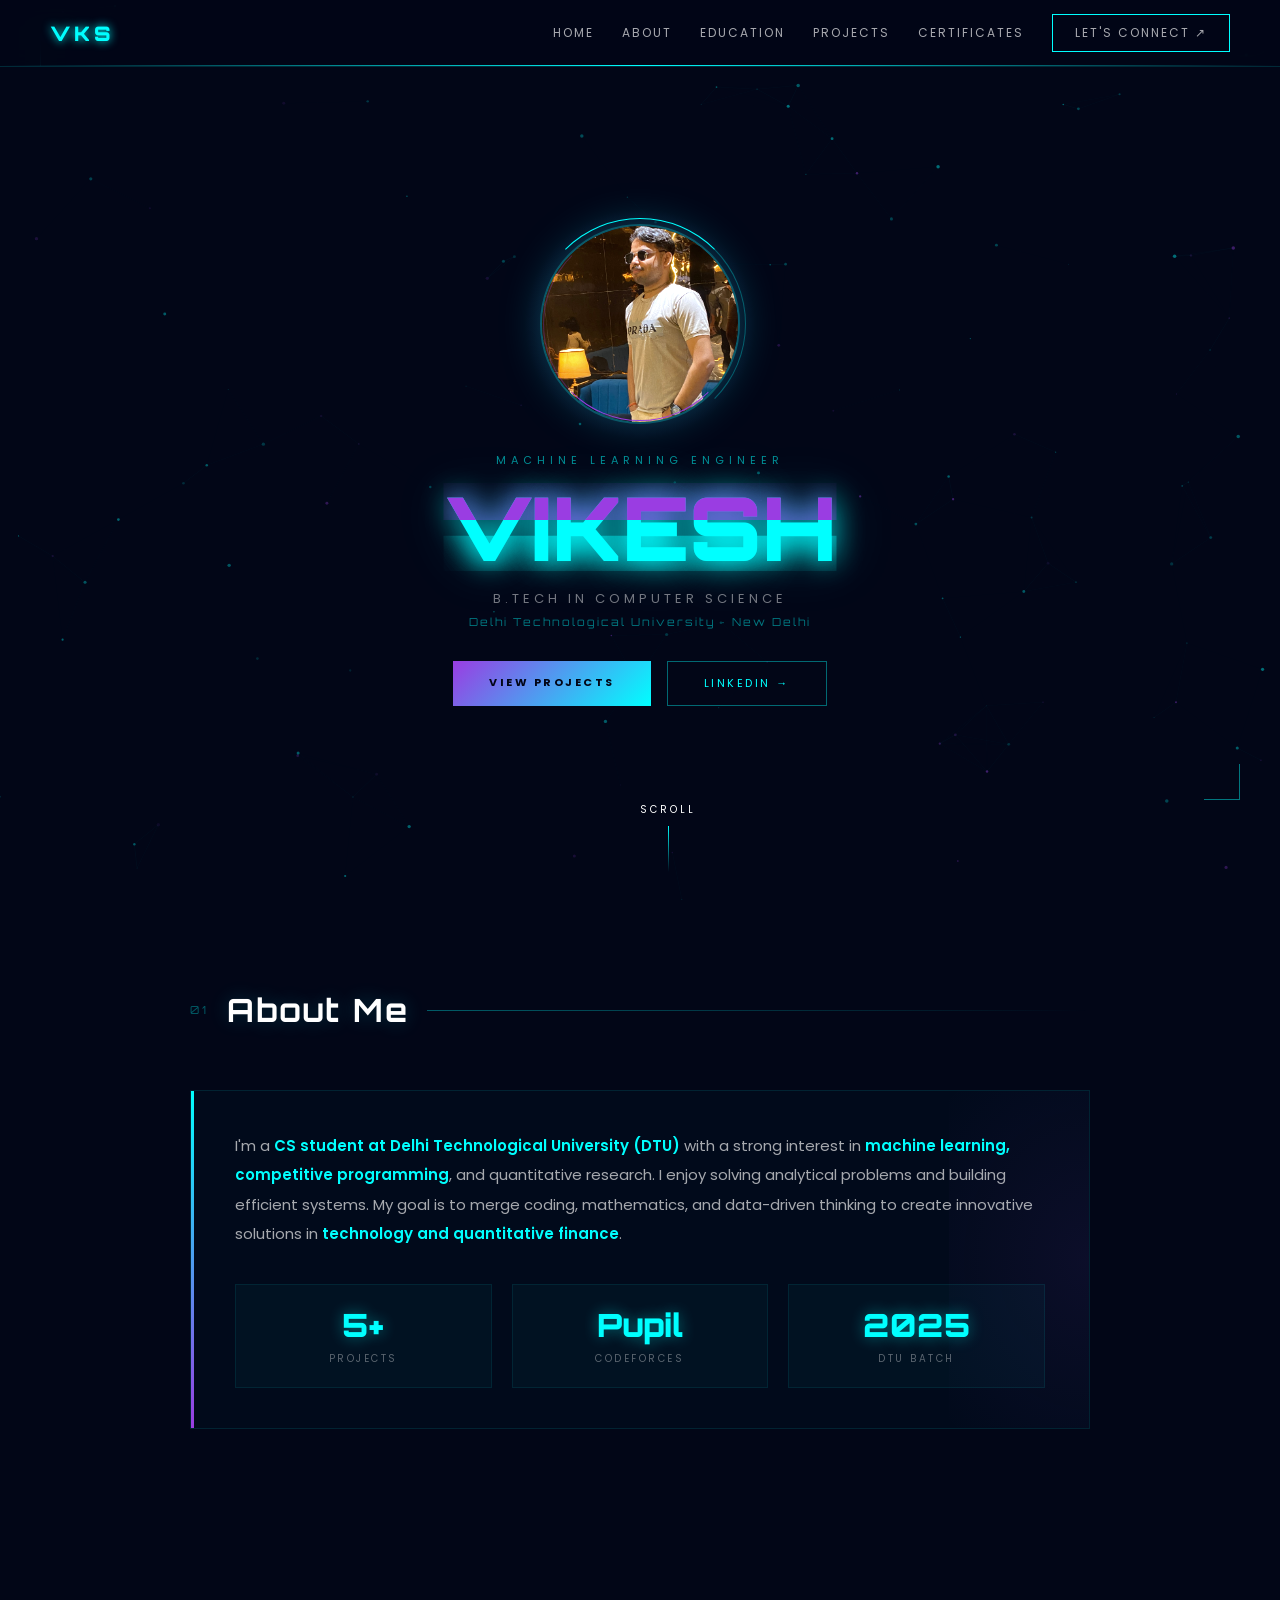
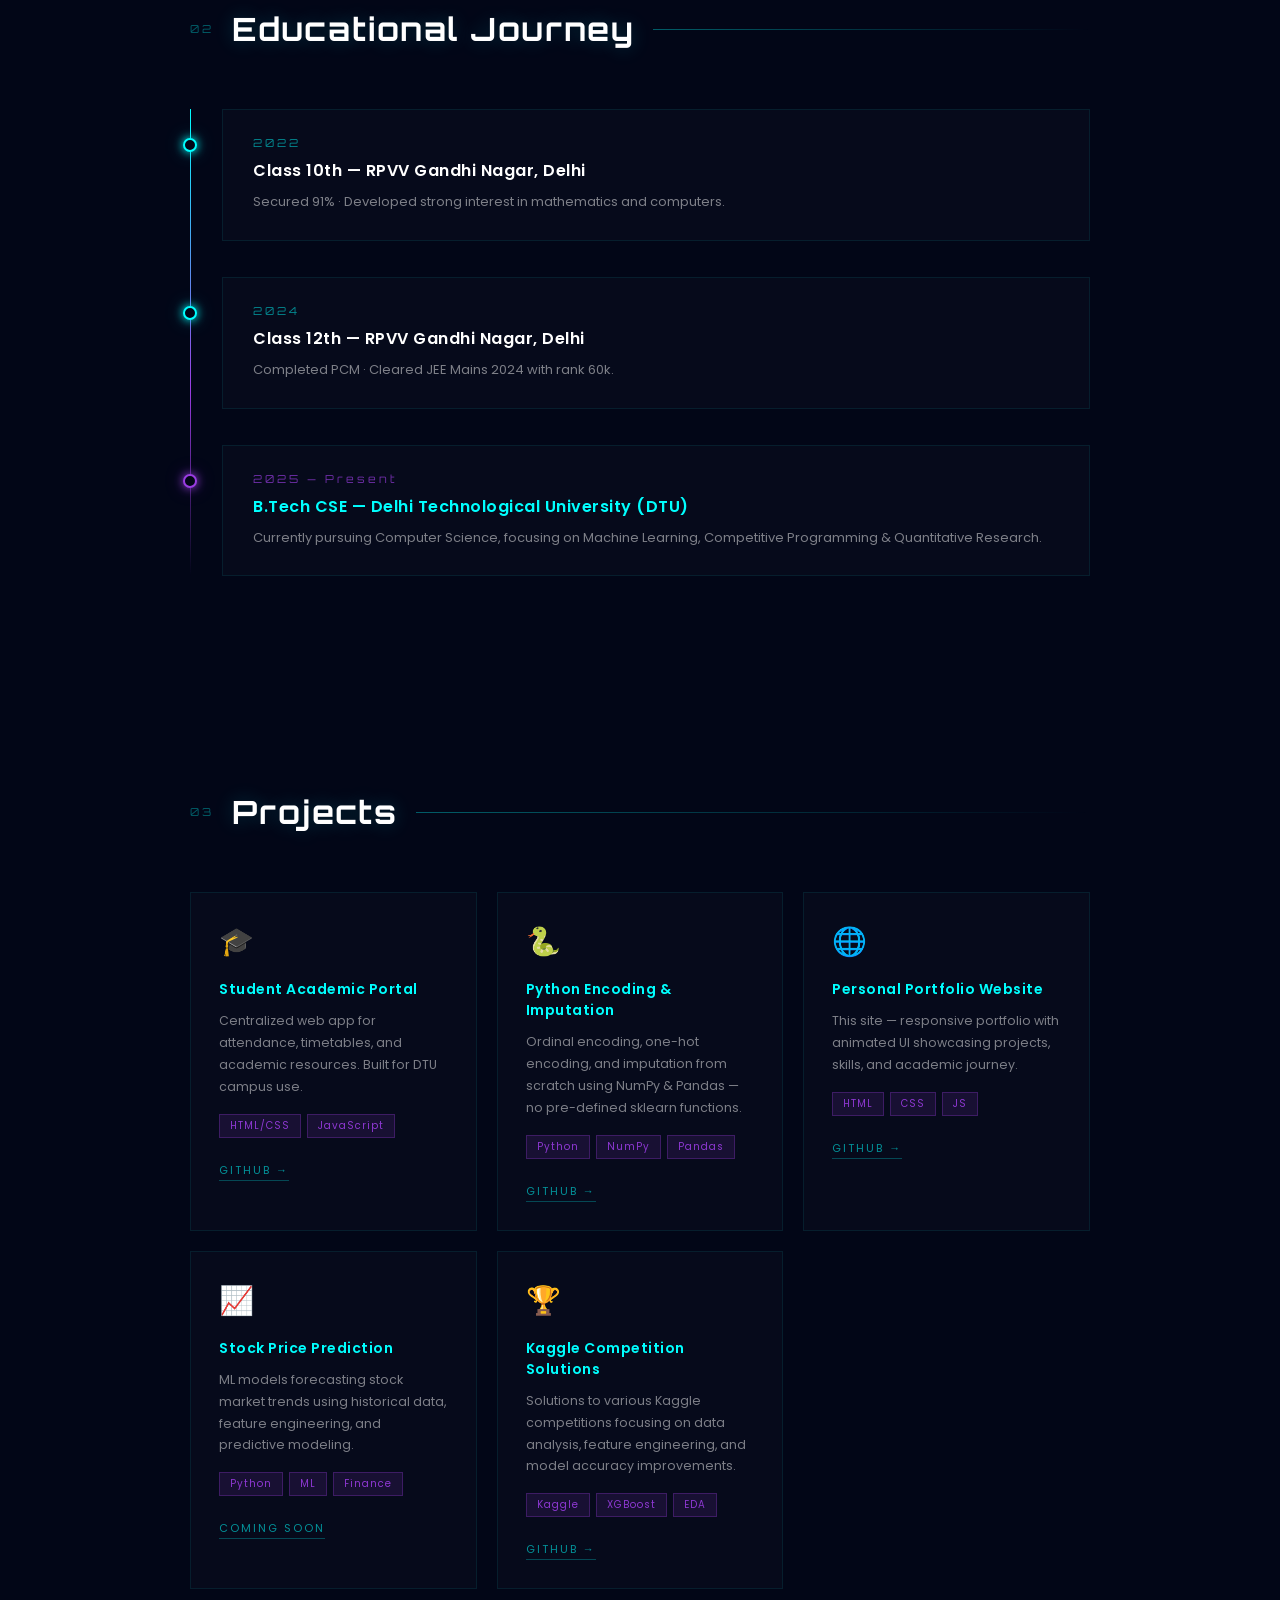
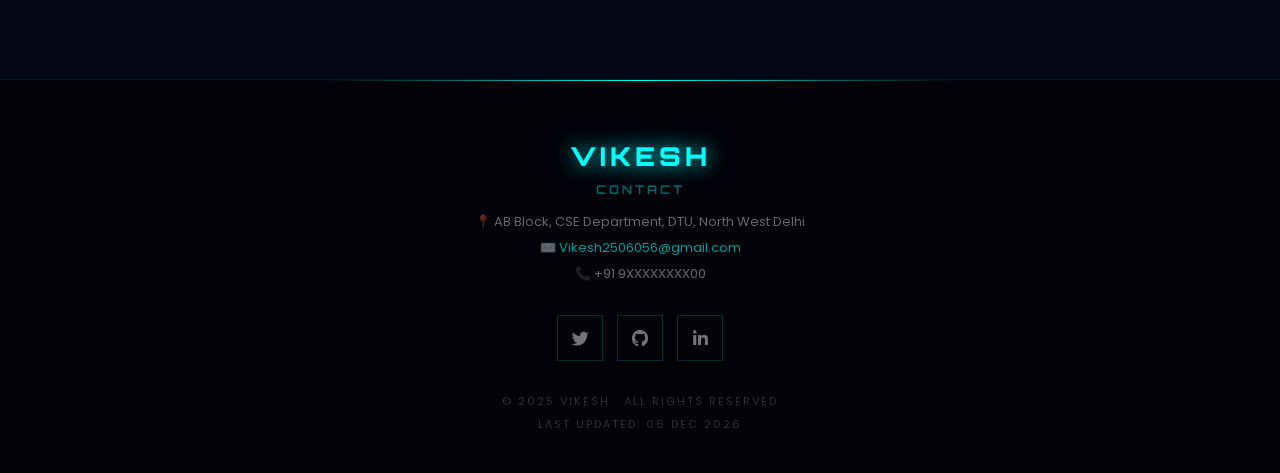
==== commit 725e136b: "update6" ====
--- a/index.html
+++ b/index.html
@@ -36,10 +36,18 @@
       <div class="corner corner-tl"></div>
       <div class="corner corner-br"></div>
 
+      <!-- PHOTO -->
+      <div class="photo-frame">
+        <div class="photo-glow"></div>
+        <img src="photo1.jpeg" alt="Vikesh" class="hero-photo">
+        <div class="photo-border-anim"></div>
+      </div>
+
+      <!-- TEXT BELOW PHOTO -->
+      <p class="hero-tag">Machine Learning Engineer</p>
       <h1 class="hero-name"><span data-text="VIKESH">VIKESH</span></h1>
       <p class="hero-sub">B.Tech in Computer Science</p>
       <p class="hero-uni">Delhi Technological University · New Delhi</p>
-
       <div class="hero-cta">
         <a href="#projects" class="btn-primary"><span>View Projects</span></a>
         <a href="https://www.linkedin.com/in/vikesh-786432317" class="btn-ghost" target="_blank">LinkedIn →</a>
@@ -189,8 +197,8 @@
       <div class="contact">
         <h3>Contact</h3>
         <p>📍 AB Block, CSE Department, DTU, North West Delhi</p>
-        <p>✉️ <a href="mailto:Vikesh2506056@gmail.com">vikesh_cse_25a06056@dtu.ac.in</a></p>
-        <p>📞 +91 9113314039</p>
+        <p>✉️ <a href="mailto:Vikesh2506056@gmail.com">Vikesh2506056@gmail.com</a></p>
+        <p>📞 +91 9XXXXXXXX00</p>
       </div>
       <div class="social-icons">
         <a href="https://x.com/Vikesh099?t=bijIcISPW_RZgl4d_G03CQ&s=09" target="_blank" aria-label="Twitter">
@@ -203,7 +211,7 @@
           <i class="fab fa-linkedin-in"></i>
         </a>
       </div>
-      <p class="foot-copy">© 2026 Vikesh · All rights reserved</p>
+      <p class="foot-copy">© 2025 Vikesh · All rights reserved</p>
       <p class="foot-copy" style="margin-top:6px;">Last Updated: <span id="last-updated-date">Loading...</span></p>
     </footer>
 
--- a/style.css
+++ b/style.css
@@ -168,8 +168,9 @@
   align-items: center;
   justify-content: center;
   text-align: center;
-  padding: 100px 20px 80px;
-  position: relative;
+  padding: 110px 20px 80px;
+  position: relative;
+  gap: 0;
 }
 
 .corner {
@@ -193,22 +194,93 @@
   border-right: 1px solid #00ffff;
 }
 
+/* PHOTO */
+.photo-frame {
+  position: relative;
+  width: 200px;
+  height: 200px;
+  margin-bottom: 28px;
+  animation: fadeUp 1s ease both;
+}
+
+.photo-glow {
+  position: absolute;
+  inset: -20px;
+  border-radius: 50%;
+  background: radial-gradient(circle, rgba(0,255,255,0.14) 0%, rgba(154,61,226,0.08) 50%, transparent 70%);
+  animation: glowPulse 4s ease-in-out infinite;
+  pointer-events: none;
+}
+
+@keyframes glowPulse {
+  0%, 100% { opacity: 0.6; transform: scale(1); }
+  50% { opacity: 1; transform: scale(1.06); }
+}
+
+.hero-photo {
+  width: 200px;
+  height: 200px;
+  border-radius: 50%;
+  object-fit: cover;
+  object-position: top center;
+  display: block;
+  position: relative;
+  z-index: 1;
+  filter: brightness(1.08) contrast(1.05) saturate(0.9) drop-shadow(0 0 20px rgba(0,255,255,0.25));
+  border: 2px solid rgba(0, 255, 255, 0.25);
+  transition: filter 0.4s ease, transform 0.4s ease;
+}
+
+.hero-photo:hover {
+  filter: brightness(1.15) contrast(1.08) saturate(1) drop-shadow(0 0 35px rgba(0,255,255,0.45));
+  transform: scale(1.04);
+}
+
+.photo-border-anim {
+  position: absolute;
+  inset: -6px;
+  border-radius: 50%;
+  border: 1px solid transparent;
+  border-top-color: #00ffff;
+  border-right-color: rgba(0,255,255,0.3);
+  animation: spinBorder 6s linear infinite;
+  pointer-events: none;
+  z-index: 2;
+}
+
+.photo-border-anim::after {
+  content: '';
+  position: absolute;
+  inset: 8px;
+  border-radius: 50%;
+  border: 1px solid transparent;
+  border-bottom-color: #9a3de2;
+  border-left-color: rgba(154,61,226,0.3);
+  animation: spinBorder 4s linear infinite reverse;
+}
+
+@keyframes spinBorder {
+  from { transform: rotate(0deg); }
+  to   { transform: rotate(360deg); }
+}
+
+/* TEXT */
 .hero-tag {
   font-size: 11px;
   letter-spacing: 5px;
   text-transform: uppercase;
   color: rgba(0, 255, 255, 0.55);
-  margin-bottom: 22px;
-  animation: fadeUp 1s ease both;
+  margin-bottom: 14px;
+  animation: fadeUp 1s ease 0.15s both;
 }
 
 .hero-name {
   font-family: 'Orbitron', sans-serif;
-  font-size: clamp(3.5rem, 11vw, 7.5rem);
+  font-size: clamp(3rem, 8vw, 5.5rem);
   font-weight: 900;
   line-height: 1;
-  margin-bottom: 20px;
-  animation: fadeUp 1s ease 0.2s both;
+  margin-bottom: 18px;
+  animation: fadeUp 1s ease 0.25s both;
   position: relative;
 }
 
@@ -254,20 +326,20 @@
 }
 
 .hero-sub {
-  font-size: 14px;
+  font-size: 13px;
   color: rgba(255, 255, 255, 0.45);
   letter-spacing: 4px;
   text-transform: uppercase;
-  margin-bottom: 8px;
+  margin-bottom: 6px;
   animation: fadeUp 1s ease 0.4s both;
 }
 
 .hero-uni {
   font-family: 'Orbitron', sans-serif;
-  font-size: 12px;
+  font-size: 11px;
   color: rgba(0, 255, 255, 0.45);
   letter-spacing: 2px;
-  margin-bottom: 44px;
+  margin-bottom: 32px;
   animation: fadeUp 1s ease 0.5s both;
 }
 
@@ -276,7 +348,7 @@
   gap: 16px;
   flex-wrap: wrap;
   justify-content: center;
-  animation: fadeUp 1s ease 0.7s both;
+  animation: fadeUp 1s ease 0.65s both;
 }
 
 .btn-primary {
@@ -338,7 +410,7 @@
 
 .hero-scroll {
   position: absolute;
-  bottom: 36px;
+  bottom: 28px;
   left: 50%;
   transform: translateX(-50%);
   display: flex;
@@ -346,7 +418,7 @@
   align-items: center;
   gap: 8px;
   opacity: 0.35;
-  animation: fadeUp 1s ease 1.2s both;
+  animation: fadeUp 1s ease 1.1s both;
 }
 
 .hero-scroll span {
@@ -357,7 +429,7 @@
 
 .scroll-line {
   width: 1px;
-  height: 50px;
+  height: 46px;
   background: linear-gradient(to bottom, #00ffff, transparent);
   animation: scrollPulse 2s ease infinite;
 }
@@ -368,7 +440,7 @@
 }
 
 @keyframes fadeUp {
-  from { opacity: 0; transform: translateY(30px); }
+  from { opacity: 0; transform: translateY(28px); }
   to { opacity: 1; transform: translateY(0); }
 }
 
@@ -804,9 +876,6 @@
   .about-stats {
     grid-template-columns: repeat(3, 1fr);
   }
-  .hero-name {
-    font-size: clamp(2.5rem, 14vw, 5rem);
-  }
   .corner { display: none; }
 }
 
@@ -821,4 +890,12 @@
   .projects-grid {
     grid-template-columns: 1fr;
   }
+  .photo-frame {
+    width: 160px;
+    height: 160px;
+  }
+  .hero-photo {
+    width: 160px;
+    height: 160px;
+  }
 }
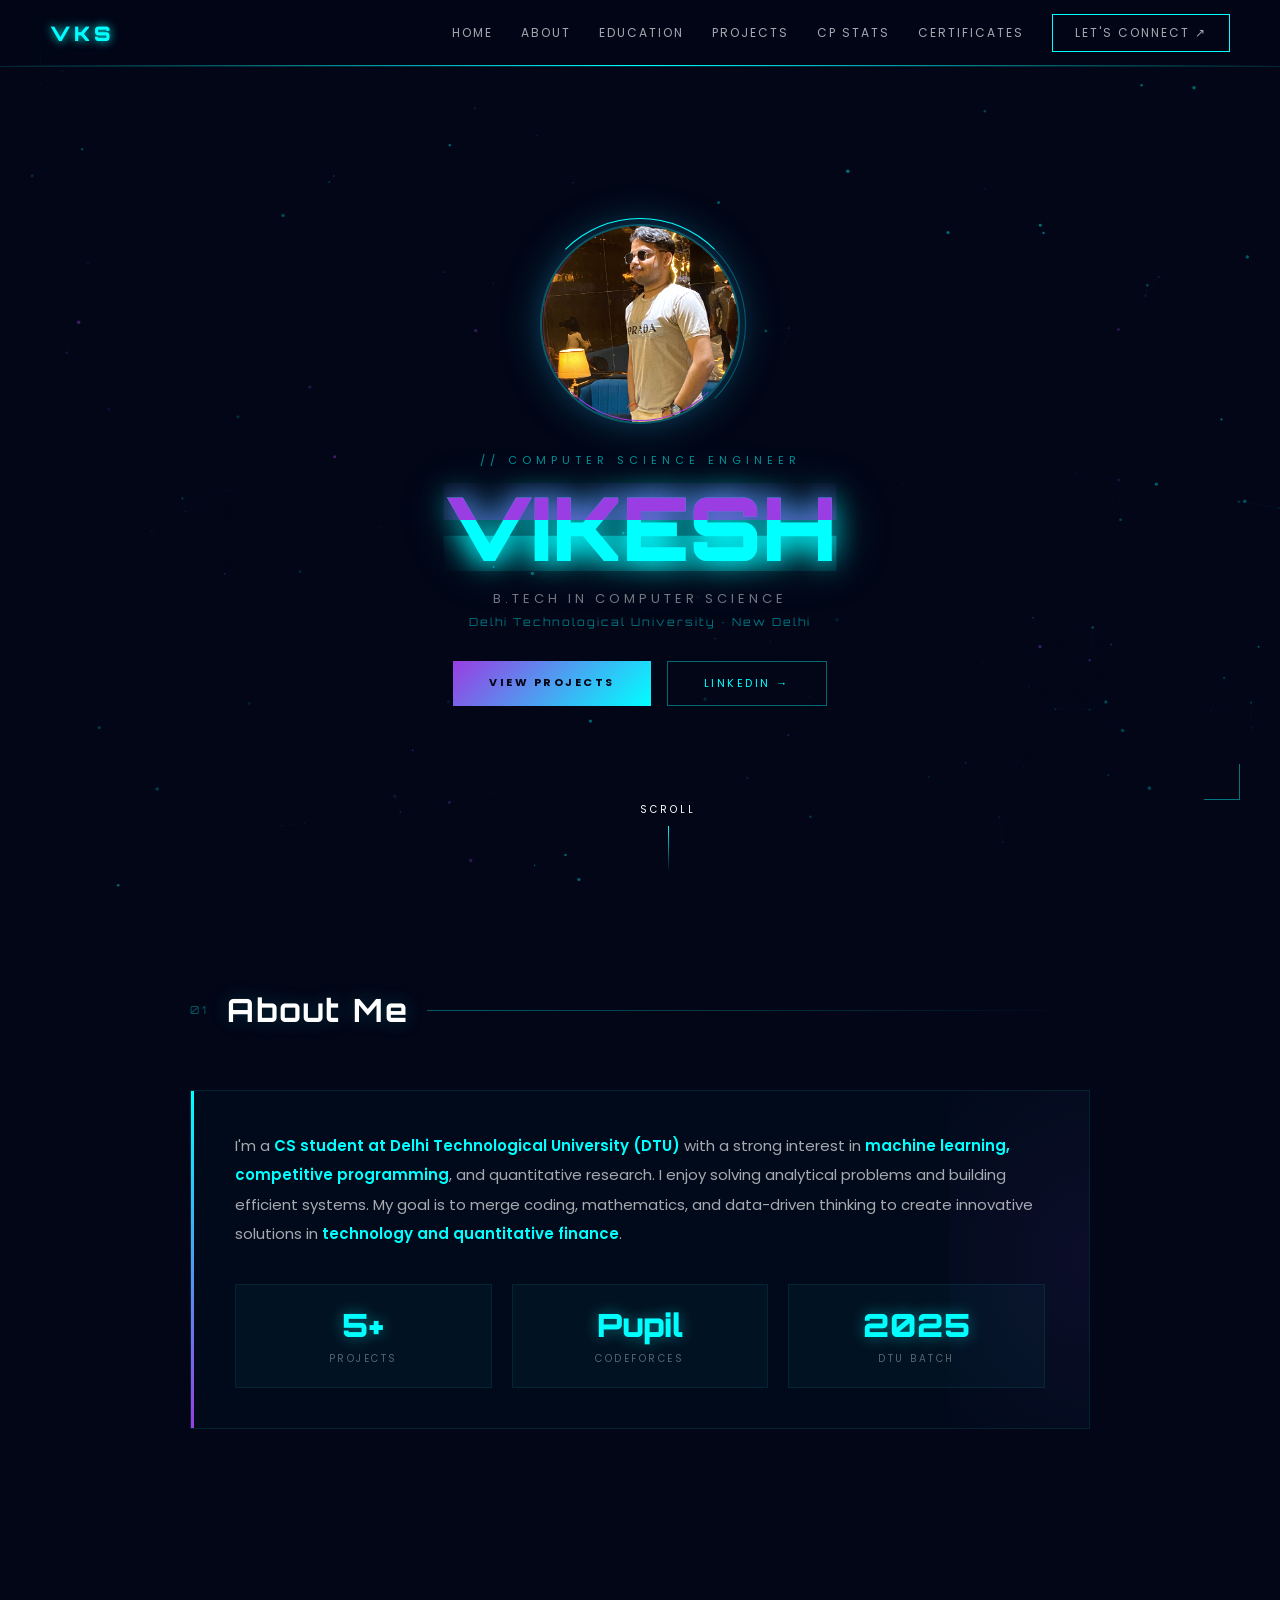
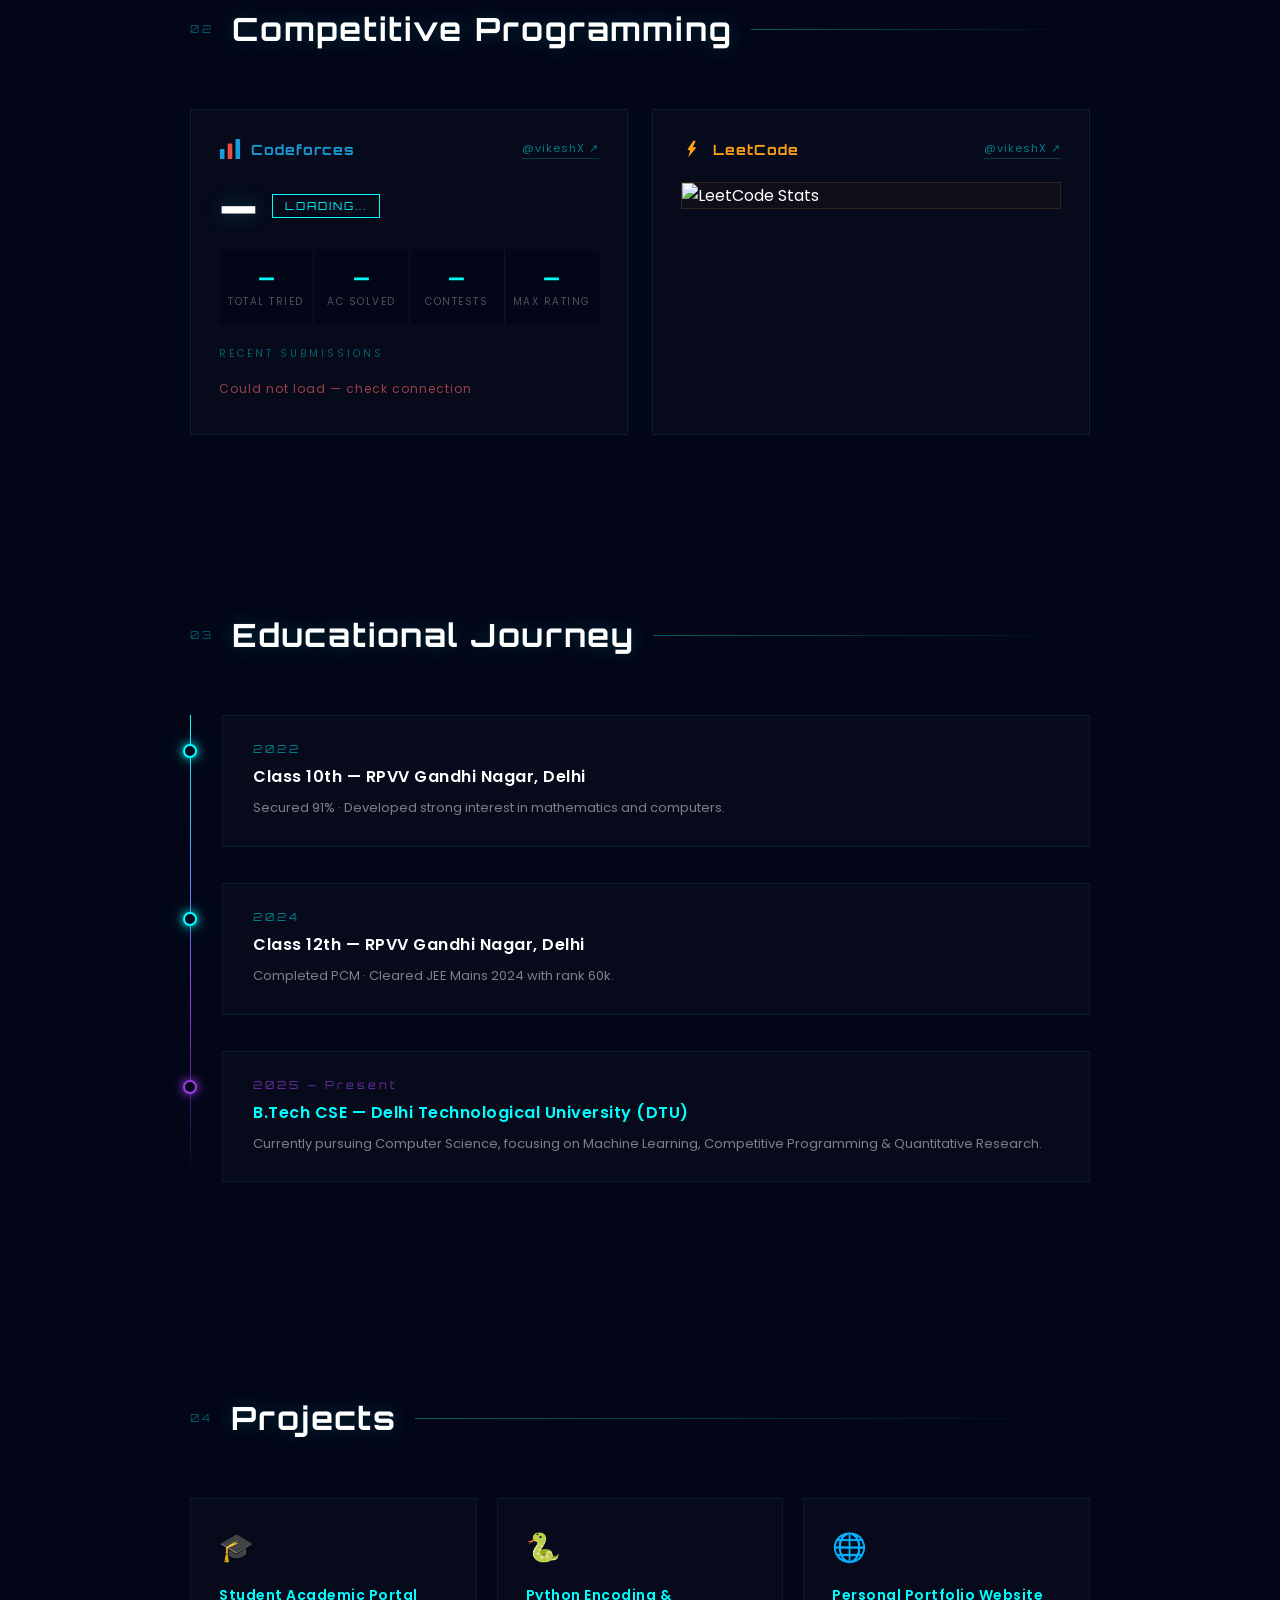
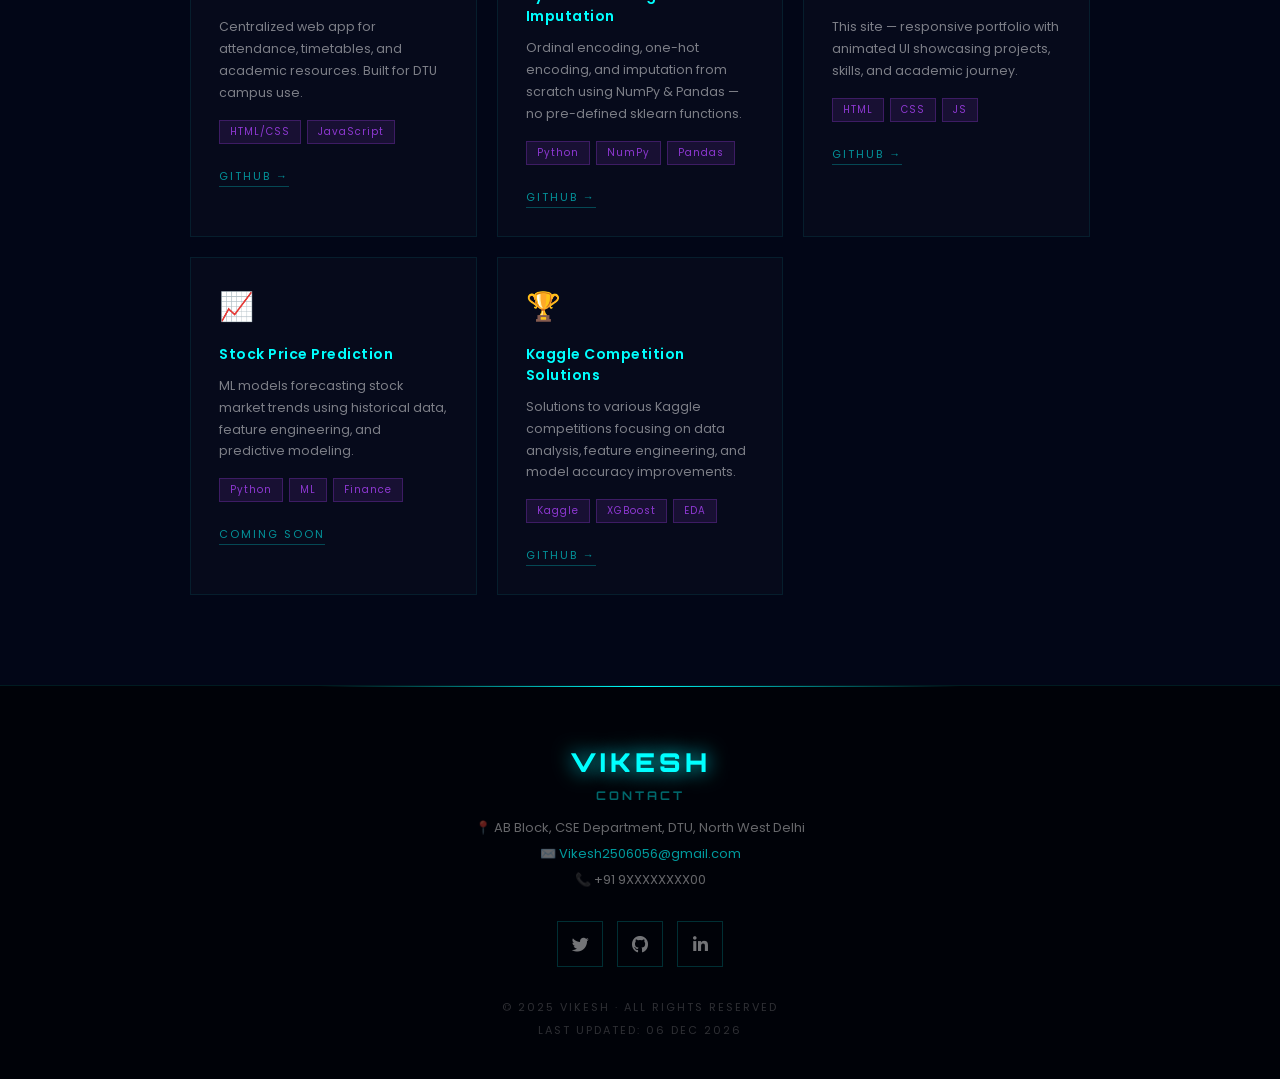
==== commit e99bc7f1: "add new section" ====
--- a/index.html
+++ b/index.html
@@ -26,6 +26,7 @@
         <a href="#about">About</a>
         <a href="#education">Education</a>
         <a href="#projects">Projects</a>
+        <a href="#cp-stats">CP Stats</a>
         <a href="certificate.html">Certificates</a>
         <a href="https://www.linkedin.com/in/vikesh-786432317" class="nav-btn" target="_blank">Let's Connect ↗</a>
       </div>
@@ -44,7 +45,7 @@
       </div>
 
       <!-- TEXT BELOW PHOTO -->
-      <p class="hero-tag">Machine Learning Engineer</p>
+      <p class="hero-tag">// Computer Science Engineer</p>
       <h1 class="hero-name"><span data-text="VIKESH">VIKESH</span></h1>
       <p class="hero-sub">B.Tech in Computer Science</p>
       <p class="hero-uni">Delhi Technological University · New Delhi</p>
@@ -90,10 +91,105 @@
       </div>
     </section>
 
+    <!-- CP STATS -->
+    <section id="cp-stats">
+      <div class="section-header">
+        <span class="section-num">02</span>
+        <h2 class="section-title">Competitive Programming</h2>
+        <div class="section-line"></div>
+      </div>
+
+      <div class="cp-grid">
+
+        <!-- CODEFORCES CARD -->
+        <div class="cp-card reveal" id="cf-card">
+          <div class="cp-card-header">
+            <div class="cp-logo cf-logo">
+              <svg width="22" height="22" viewBox="0 0 24 24" fill="none">
+                <rect x="1" y="12" width="5" height="11" rx="1" fill="#1a9cd8"/>
+                <rect x="9.5" y="6" width="5" height="17" rx="1" fill="#e84d3d"/>
+                <rect x="18" y="1" width="5" height="22" rx="1" fill="#1a9cd8"/>
+              </svg>
+              <span>Codeforces</span>
+            </div>
+            <a href="https://codeforces.com/profile/vikeshX" target="_blank" class="cp-profile-link">@vikeshX ↗</a>
+          </div>
+
+          <div class="cp-rating-row">
+            <div class="cp-rating-num" id="cf-rating">—</div>
+            <div class="cp-rank-badge" id="cf-rank">Loading...</div>
+          </div>
+
+          <div class="cp-stats-row cf-stats-row">
+            <div class="cp-mini-stat">
+              <div class="cp-mini-val" id="cf-total">—</div>
+              <div class="cp-mini-label">Total Tried</div>
+            </div>
+            <div class="cp-mini-stat">
+              <div class="cp-mini-val" id="cf-solved">—</div>
+              <div class="cp-mini-label">AC Solved</div>
+            </div>
+            <div class="cp-mini-stat">
+              <div class="cp-mini-val" id="cf-contests">—</div>
+              <div class="cp-mini-label">Contests</div>
+            </div>
+            <div class="cp-mini-stat">
+              <div class="cp-mini-val" id="cf-maxrating">—</div>
+              <div class="cp-mini-label">Max Rating</div>
+            </div>
+          </div>
+
+          <div class="cp-recent-label">Recent Submissions</div>
+          <div class="cp-recent-list" id="cf-recent">
+            <div class="cp-loading">Fetching data...</div>
+          </div>
+        </div>
+
+        <!-- LEETCODE CARD -->
+        <div class="cp-card reveal" id="lc-card">
+          <div class="cp-card-header">
+            <div class="cp-logo lc-logo">
+              <svg width="22" height="22" viewBox="0 0 24 24" fill="none">
+                <path d="M13.5 3L7 12.5L10 14L8 21L17 10H13L16 3H13.5Z" fill="#ffa116"/>
+              </svg>
+              <span>LeetCode</span>
+            </div>
+            <a href="https://leetcode.com/u/vikeshX/" target="_blank" class="cp-profile-link">@vikeshX ↗</a>
+          </div>
+
+          <div class="cp-rating-row">
+            <div class="cp-rating-num" id="lc-solved">—</div>
+            <div class="cp-rank-badge lc-badge" id="lc-rank">Loading...</div>
+          </div>
+
+          <div class="cp-stats-row">
+            <div class="cp-mini-stat">
+              <div class="cp-mini-val easy" id="lc-easy">—</div>
+              <div class="cp-mini-label">Easy</div>
+            </div>
+            <div class="cp-mini-stat">
+              <div class="cp-mini-val medium" id="lc-medium">—</div>
+              <div class="cp-mini-label">Medium</div>
+            </div>
+            <div class="cp-mini-stat">
+              <div class="cp-mini-val hard" id="lc-hard">—</div>
+              <div class="cp-mini-label">Hard</div>
+            </div>
+          </div>
+
+          <div class="cp-recent-label">Recent Submissions</div>
+          <div class="cp-recent-list" id="lc-recent">
+            <div class="cp-loading">Fetching data...</div>
+          </div>
+        </div>
+
+      </div>
+    </section>
+
     <!-- EDUCATION -->
     <section id="education">
       <div class="section-header">
-        <span class="section-num">02</span>
+        <span class="section-num">03</span>
         <h2 class="section-title">Educational Journey</h2>
         <div class="section-line"></div>
       </div>
@@ -123,7 +219,7 @@
     <!-- PROJECTS -->
     <section id="projects">
       <div class="section-header">
-        <span class="section-num">03</span>
+        <span class="section-num">04</span>
         <h2 class="section-title">Projects</h2>
         <div class="section-line"></div>
       </div>
@@ -191,7 +287,7 @@
       </div>
     </section>
 
-    <!-- FOOTER -->
+<!-- FOOTER -->
     <footer class="foot">
       <div class="foot-logo">VIKESH</div>
       <div class="contact">
@@ -309,7 +405,175 @@
       });
     });
 
-    /* ---- LAST UPDATED DATE ---- */
+
+  /* ---- CODEFORCES API ---- */
+  async function loadCF() {
+    const handle = 'vikeshX';
+    try {
+      // User info
+      const userRes = await fetch(`https://codeforces.com/api/user.info?handles=${handle}`);
+      const userData = await userRes.json();
+      if (userData.status === 'OK') {
+        const u = userData.result[0];
+        document.getElementById('cf-rating').textContent = u.rating || '—';
+        document.getElementById('cf-maxrating').textContent = u.maxRating || '—';
+        const rankEl = document.getElementById('cf-rank');
+        rankEl.textContent = u.rank ? u.rank.charAt(0).toUpperCase() + u.rank.slice(1) : '—';
+        // color by rank
+        const rankColors = {
+          'newbie': '#808080', 'pupil': '#008000', 'specialist': '#03a89e',
+          'expert': '#0000ff', 'candidate master': '#aa00aa', 'master': '#ff8c00',
+          'international master': '#ff8c00', 'grandmaster': '#ff0000',
+          'international grandmaster': '#ff0000', 'legendary grandmaster': '#ff0000'
+        };
+        rankEl.style.borderColor = rankColors[u.rank] || '#00ffff';
+        rankEl.style.color = rankColors[u.rank] || '#00ffff';
+      }
+
+      // Submissions for solved count + recent
+      const subRes = await fetch(`https://codeforces.com/api/user.status?handle=${handle}&from=1&count=100`);
+      const subData = await subRes.json();
+      if (subData.status === 'OK') {
+        const subs = subData.result;
+        const solvedSet = new Set(
+          subs.filter(s => s.verdict === 'OK').map(s => s.problem.contestId + s.problem.index)
+        );
+        const totalSet = new Set(
+          subs.map(s => s.problem.contestId + s.problem.index)
+        );
+        document.getElementById('cf-solved').textContent = solvedSet.size;
+        document.getElementById('cf-total').textContent  = totalSet.size;
+
+        // Recent 5 unique
+        const seen = new Set();
+        const recent = [];
+        for (const s of subs) {
+          const key = s.problem.contestId + s.problem.index;
+          if (!seen.has(key)) {
+            seen.add(key);
+            recent.push(s);
+            if (recent.length === 5) break;
+          }
+        }
+        const container = document.getElementById('cf-recent');
+        container.innerHTML = recent.map(s => {
+          const ok = s.verdict === 'OK';
+          const diff = s.problem.rating ? `<span class="prob-diff">${s.problem.rating}</span>` : '';
+          return `<div class="cp-sub-item ${ok ? 'ac' : 'wa'}">
+            <span class="sub-verdict">${ok ? '✓' : '✗'}</span>
+            <span class="sub-name">${s.problem.name}</span>
+            ${diff}
+          </div>`;
+        }).join('');
+      }
+
+      // Contest count
+      const contRes = await fetch(`https://codeforces.com/api/user.rating?handle=${handle}`);
+      const contData = await contRes.json();
+      if (contData.status === 'OK') {
+        document.getElementById('cf-contests').textContent = contData.result.length;
+      }
+    } catch(e) {
+      document.getElementById('cf-recent').innerHTML = '<div class="cp-loading" style="color:rgba(255,100,100,0.6)">Could not load — check connection</div>';
+    }
+  }
+
+  /* ---- LEETCODE via GraphQL (official, CORS-safe with no-cors fallback) ---- */
+  async function loadLC() {
+    const username = 'vikeshX';
+
+    // Method 1: unofficial but reliable proxy
+    const apis = [
+      `https://leetcode-stats-api.herokuapp.com/${username}`,
+      `https://leetcode-api-faisalshohag.vercel.app/${username}`,
+      `https://lc-stats.vercel.app/api/user?username=${username}`
+    ];
+
+    let loaded = false;
+
+    for (const url of apis) {
+      try {
+        const res = await fetch(url, { signal: AbortSignal.timeout(5000) });
+        if (!res.ok) continue;
+        const data = await res.json();
+
+        // different APIs return different shapes — handle both
+        const total = data.totalSolved ?? data.totalQuestions ?? data.solvedProblem ?? null;
+        const easy  = data.easySolved  ?? data.totalEasy  ?? data.easySolved  ?? null;
+        const med   = data.mediumSolved ?? data.totalMedium ?? null;
+        const hard  = data.hardSolved  ?? data.totalHard  ?? null;
+        const rank  = data.ranking     ?? data.rank       ?? null;
+        const acc   = data.acceptanceRate ?? null;
+
+        if (total !== null) {
+          document.getElementById('lc-solved').textContent  = total;
+          document.getElementById('lc-easy').textContent    = easy   ?? '—';
+          document.getElementById('lc-medium').textContent  = med    ?? '—';
+          document.getElementById('lc-hard').textContent    = hard   ?? '—';
+          const rankEl = document.getElementById('lc-rank');
+          if (acc)  rankEl.textContent = Math.round(acc) + '% acc';
+          else if (rank) rankEl.textContent = '#' + rank.toLocaleString();
+          else rankEl.textContent = 'Active';
+          loaded = true;
+          break;
+        }
+      } catch(e) { /* try next */ }
+    }
+
+    if (!loaded) {
+      // Fallback: show LeetCode stats card as embedded SVG image — always works
+      document.getElementById('lc-card').innerHTML = `
+        <div class="cp-card-header">
+          <div class="cp-logo lc-logo">
+            <svg width="22" height="22" viewBox="0 0 24 24" fill="none">
+              <path d="M13.5 3L7 12.5L10 14L8 21L17 10H13L16 3H13.5Z" fill="#ffa116"/>
+            </svg>
+            <span>LeetCode</span>
+          </div>
+          <a href="https://leetcode.com/u/${username}/" target="_blank" class="cp-profile-link">@${username} ↗</a>
+        </div>
+        <div class="lc-card-img-wrap">
+          <img
+            src="https://leetcard.jacoblin.cool/${username}?theme=dark&font=source_code_pro&ext=contest&border=0&radius=0"
+            alt="LeetCode Stats"
+            class="lc-stats-card"
+            onerror="this.parentElement.innerHTML='<div class=\'cp-loading\'>Visit <a href=\'https://leetcode.com/u/${username}/\' target=\'_blank\' style=\'color:#ffa116\'>leetcode.com/u/${username}</a> to view stats</div>'"
+          />
+        </div>
+      `;
+    } else {
+      // Load recent submissions
+      try {
+        const recentRes = await fetch(`https://alfa-leetcode-api.onrender.com/${username}/submission?limit=5`, { signal: AbortSignal.timeout(5000) });
+        const recentData = await recentRes.json();
+        const subs = recentData.submission || [];
+        const container = document.getElementById('lc-recent');
+        if (subs.length) {
+          container.innerHTML = subs.map(s => {
+            const ok = s.statusDisplay === 'Accepted';
+            return `<div class="cp-sub-item ${ok ? 'ac' : 'wa'}">
+              <span class="sub-verdict">${ok ? '✓' : '✗'}</span>
+              <span class="sub-name">${s.title}</span>
+              <span class="prob-diff lc-diff">${s.lang}</span>
+            </div>`;
+          }).join('');
+        } else {
+          document.getElementById('lc-recent').innerHTML = `<div class="cp-loading">
+            <a href="https://leetcode.com/u/${username}/" target="_blank" style="color:#ffa116;text-decoration:none;letter-spacing:1px;font-size:11px;">View full profile on LeetCode ↗</a>
+          </div>`;
+        }
+      } catch(e) {
+        document.getElementById('lc-recent').innerHTML = `<div class="cp-loading">
+          <a href="https://leetcode.com/u/${username}/" target="_blank" style="color:#ffa116;text-decoration:none;letter-spacing:1px;font-size:11px;">View full profile on LeetCode ↗</a>
+        </div>`;
+      }
+    }
+  }
+
+  loadCF();
+  loadLC();
+
+      /* ---- LAST UPDATED DATE ---- */
     window.addEventListener('load', () => {
       const lastMod = new Date(document.lastModified);
       const options = { day: '2-digit', month: 'short', year: 'numeric' };
--- a/style.css
+++ b/style.css
@@ -858,44 +858,414 @@
 /* ===========================
    RESPONSIVE
 =========================== */
+/* ===========================
+   MOBILE HAMBURGER
+=========================== */
+.hamburger {
+  display: none;
+  flex-direction: column;
+  gap: 5px;
+  cursor: pointer;
+  background: none;
+  border: none;
+  padding: 4px;
+  z-index: 1001;
+}
+.hamburger span {
+  display: block;
+  width: 24px;
+  height: 2px;
+  background: #00ffff;
+  border-radius: 2px;
+  transition: all 0.3s ease;
+  box-shadow: 0 0 6px rgba(0,255,255,0.5);
+}
+.hamburger.open span:nth-child(1) { transform: translateY(7px) rotate(45deg); }
+.hamburger.open span:nth-child(2) { opacity: 0; }
+.hamburger.open span:nth-child(3) { transform: translateY(-7px) rotate(-45deg); }
+
+/* ===========================
+   TABLET
+=========================== */
+@media (max-width: 900px) {
+  .hero-name {
+    font-size: clamp(2.8rem, 9vw, 4.5rem);
+  }
+  section {
+    padding: 70px 30px;
+  }
+}
+
+/* ===========================
+   MOBILE
+=========================== */
 @media (max-width: 768px) {
+  /* NAV */
   nav {
+    padding: 14px 20px;
+    flex-direction: row;
+    justify-content: space-between;
+    align-items: center;
+  }
+  .hamburger {
+    display: flex;
+  }
+  .nav-links {
+    display: none;
+    position: fixed;
+    top: 0;
+    left: 0;
+    width: 100%;
+    height: 100vh;
+    background: rgba(2, 6, 23, 0.97);
     flex-direction: column;
     align-items: center;
-    gap: 14px;
-    padding: 16px 20px;
-  }
-  .nav-links {
-    flex-wrap: wrap;
     justify-content: center;
-    gap: 16px;
-  }
-  section {
-    padding: 70px 20px;
-  }
-  .about-stats {
-    grid-template-columns: repeat(3, 1fr);
-  }
-  .corner { display: none; }
-}
-
-@media (max-width: 480px) {
-  .about-stats {
-    grid-template-columns: 1fr;
+    gap: 28px;
+    z-index: 1000;
+  }
+  .nav-links.open {
+    display: flex;
+  }
+  .nav-links a {
+    font-size: 15px;
+    letter-spacing: 3px;
+  }
+  .nav-btn {
+    font-size: 13px;
+    padding: 12px 28px;
+  }
+
+  /* HERO */
+  .hero {
+    padding: 100px 20px 70px;
+  }
+  .photo-frame {
+    width: 170px;
+    height: 170px;
+    margin-bottom: 22px;
+  }
+  .hero-photo {
+    width: 170px;
+    height: 170px;
+  }
+  .hero-name {
+    font-size: clamp(2.5rem, 12vw, 4rem);
+  }
+  .hero-tag {
+    font-size: 10px;
+    letter-spacing: 3px;
+  }
+  .hero-sub {
+    font-size: 11px;
+    letter-spacing: 3px;
+  }
+  .hero-uni {
+    font-size: 10px;
+    letter-spacing: 1.5px;
   }
   .hero-cta {
     flex-direction: column;
     align-items: center;
-  }
+    width: 100%;
+    max-width: 280px;
+  }
+  .btn-primary, .btn-ghost {
+    width: 100%;
+    text-align: center;
+    padding: 13px 20px;
+  }
+
+  /* SECTIONS */
+  section {
+    padding: 60px 18px;
+  }
+  .section-title {
+    font-size: 1.2rem;
+  }
+
+  /* ABOUT */
+  .about-card {
+    padding: 24px 20px;
+  }
+  .about-stats {
+    grid-template-columns: repeat(3, 1fr);
+    gap: 10px;
+  }
+  .stat-num {
+    font-size: 1.4rem;
+  }
+
+  /* TIMELINE */
+  .timeline {
+    padding-left: 20px;
+  }
+  .timeline-item {
+    padding: 18px 16px;
+  }
+  .timeline-item::before {
+    left: -28px;
+    width: 12px;
+    height: 12px;
+  }
+
+  /* PROJECTS */
   .projects-grid {
     grid-template-columns: 1fr;
   }
+
+  /* FOOTER */
+  .foot {
+    padding: 40px 20px 30px;
+  }
+  .corner { display: none; }
+}
+
+@media (max-width: 380px) {
+  .about-stats {
+    grid-template-columns: 1fr;
+  }
   .photo-frame {
-    width: 160px;
-    height: 160px;
+    width: 145px;
+    height: 145px;
   }
   .hero-photo {
-    width: 160px;
-    height: 160px;
+    width: 145px;
+    height: 145px;
+  }
+}
+
+/* ===========================
+   CP STATS SECTION
+=========================== */
+.cp-grid {
+  display: grid;
+  grid-template-columns: 1fr 1fr;
+  gap: 24px;
+}
+
+.cp-card {
+  background: rgba(255,255,255,0.02);
+  border: 1px solid rgba(0,255,255,0.09);
+  padding: 28px;
+  position: relative;
+  overflow: hidden;
+  transition: all 0.4s ease;
+}
+
+.cp-card::before {
+  content: '';
+  position: absolute;
+  top: 0; left: 0;
+  width: 100%; height: 2px;
+  background: linear-gradient(90deg, #9a3de2, #00ffff);
+  transform: scaleX(0);
+  transform-origin: left;
+  transition: transform 0.4s;
+}
+.cp-card:hover::before { transform: scaleX(1); }
+.cp-card:hover {
+  border-color: rgba(0,255,255,0.22);
+  transform: translateY(-4px);
+  box-shadow: 0 12px 35px rgba(0,0,0,0.4);
+}
+
+/* header row */
+.cp-card-header {
+  display: flex;
+  align-items: center;
+  justify-content: space-between;
+  margin-bottom: 22px;
+}
+
+.cp-logo {
+  display: flex;
+  align-items: center;
+  gap: 10px;
+  font-family: 'Orbitron', sans-serif;
+  font-size: 14px;
+  font-weight: 700;
+  letter-spacing: 1px;
+}
+
+.cf-logo { color: #1a9cd8; }
+.lc-logo { color: #ffa116; }
+
+.cp-profile-link {
+  font-size: 11px;
+  color: rgba(0,255,255,0.45);
+  text-decoration: none;
+  letter-spacing: 1px;
+  border-bottom: 1px solid rgba(0,255,255,0.2);
+  padding-bottom: 1px;
+  transition: all 0.3s;
+}
+.cp-profile-link:hover {
+  color: #00ffff;
+  border-color: #00ffff;
+}
+
+/* big rating number */
+.cp-rating-row {
+  display: flex;
+  align-items: center;
+  gap: 14px;
+  margin-bottom: 20px;
+}
+
+.cp-rating-num {
+  font-family: 'Orbitron', sans-serif;
+  font-size: 3rem;
+  font-weight: 900;
+  color: #fff;
+  line-height: 1;
+  text-shadow: 0 0 20px rgba(0,255,255,0.25);
+}
+
+.cp-rank-badge {
+  padding: 4px 12px;
+  border: 1px solid #00ffff;
+  color: #00ffff;
+  font-size: 11px;
+  letter-spacing: 2px;
+  text-transform: uppercase;
+  font-family: 'Orbitron', sans-serif;
+}
+.lc-badge {
+  border-color: #ffa116;
+  color: #ffa116;
+}
+
+/* mini stats row */
+.cp-stats-row {
+  display: grid;
+  grid-template-columns: repeat(3, 1fr);
+  gap: 1px;
+  background: rgba(0,255,255,0.06);
+  margin-bottom: 22px;
+}
+
+.cp-mini-stat {
+  text-align: center;
+  padding: 14px 8px;
+  background: #020617;
+}
+
+.cp-mini-val {
+  font-family: 'Orbitron', sans-serif;
+  font-size: 1.3rem;
+  font-weight: 700;
+  color: #00ffff;
+}
+.cp-mini-val.easy   { color: #00b8a3; }
+.cp-mini-val.medium { color: #ffc01e; }
+.cp-mini-val.hard   { color: #ef4743; }
+
+.cp-mini-label {
+  font-size: 10px;
+  color: rgba(255,255,255,0.3);
+  letter-spacing: 1.5px;
+  text-transform: uppercase;
+  margin-top: 4px;
+}
+
+/* recent submissions */
+.cp-recent-label {
+  font-size: 10px;
+  letter-spacing: 3px;
+  text-transform: uppercase;
+  color: rgba(0,255,255,0.35);
+  margin-bottom: 10px;
+}
+
+.cp-recent-list {
+  display: flex;
+  flex-direction: column;
+  gap: 7px;
+}
+
+.cp-loading {
+  font-size: 12px;
+  color: rgba(255,255,255,0.25);
+  letter-spacing: 1px;
+  padding: 8px 0;
+}
+
+.cp-sub-item {
+  display: flex;
+  align-items: center;
+  gap: 10px;
+  padding: 8px 12px;
+  background: rgba(255,255,255,0.02);
+  border: 1px solid rgba(255,255,255,0.05);
+  border-radius: 2px;
+  transition: background 0.3s;
+}
+.cp-sub-item:hover { background: rgba(255,255,255,0.04); }
+.cp-sub-item.ac { border-left: 2px solid #00b8a3; }
+.cp-sub-item.wa { border-left: 2px solid rgba(239,71,67,0.5); }
+
+.sub-verdict {
+  font-size: 13px;
+  width: 16px;
+  flex-shrink: 0;
+}
+.cp-sub-item.ac .sub-verdict { color: #00b8a3; }
+.cp-sub-item.wa .sub-verdict { color: #ef4743; }
+
+.sub-name {
+  font-size: 12px;
+  color: rgba(255,255,255,0.7);
+  flex: 1;
+  white-space: nowrap;
+  overflow: hidden;
+  text-overflow: ellipsis;
+}
+
+.prob-diff {
+  font-size: 10px;
+  color: rgba(0,255,255,0.5);
+  font-family: 'Orbitron', sans-serif;
+  flex-shrink: 0;
+}
+.lc-diff {
+  color: rgba(255,161,22,0.5);
+  font-family: 'Poppins', sans-serif;
+  letter-spacing: 0.5px;
+}
+
+/* mobile */
+@media (max-width: 768px) {
+  .cp-grid {
+    grid-template-columns: 1fr;
+  }
+  .cp-rating-num {
+    font-size: 2.2rem;
+  }
+}
+
+/* LeetCode stats card image fallback */
+.lc-card-img-wrap {
+  margin-top: 8px;
+  border: 1px solid rgba(255,161,22,0.15);
+  overflow: hidden;
+  background: rgba(255,161,22,0.03);
+}
+.lc-stats-card {
+  width: 100%;
+  height: auto;
+  display: block;
+  filter: brightness(1.05);
+  transition: filter 0.3s;
+}
+.lc-stats-card:hover { filter: brightness(1.12); }
+
+/* CF 4-col stats row */
+.cf-stats-row {
+  grid-template-columns: repeat(4, 1fr);
+}
+@media (max-width: 768px) {
+  .cf-stats-row {
+    grid-template-columns: repeat(2, 1fr);
   }
 }
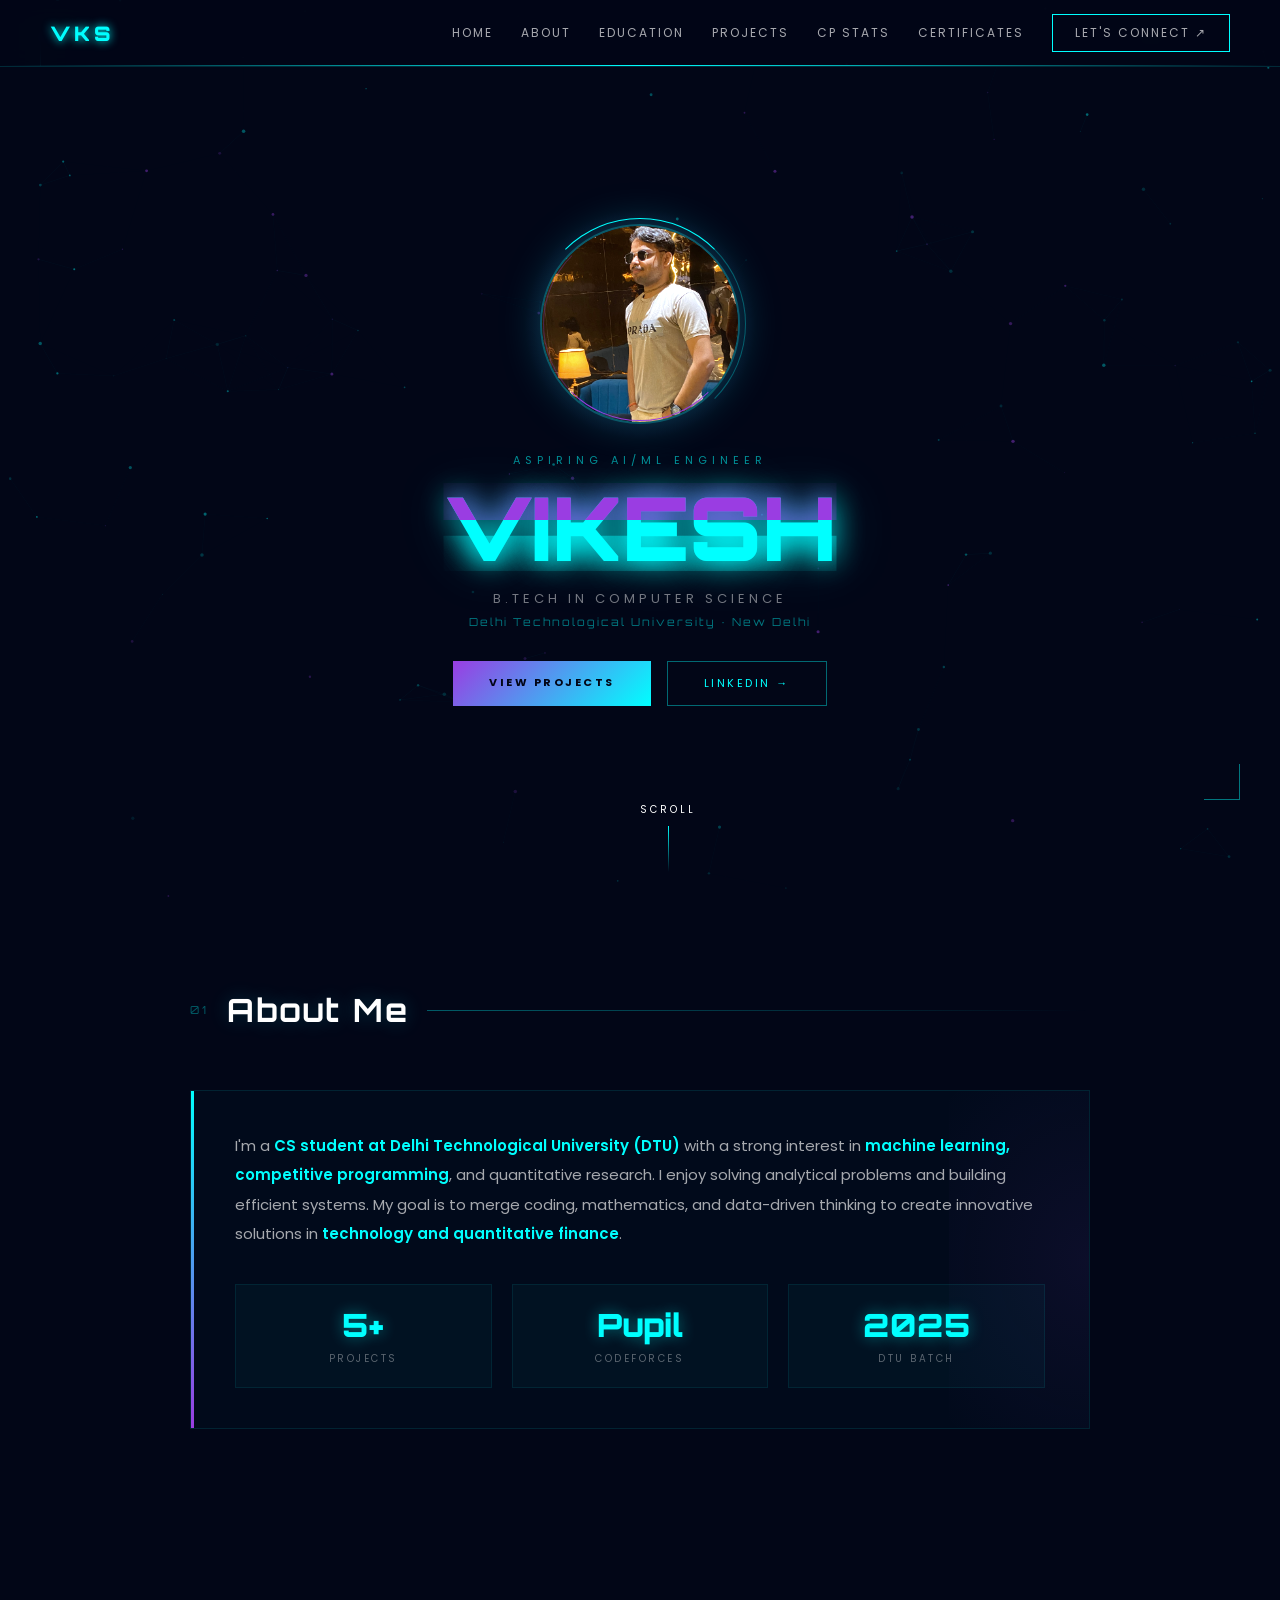
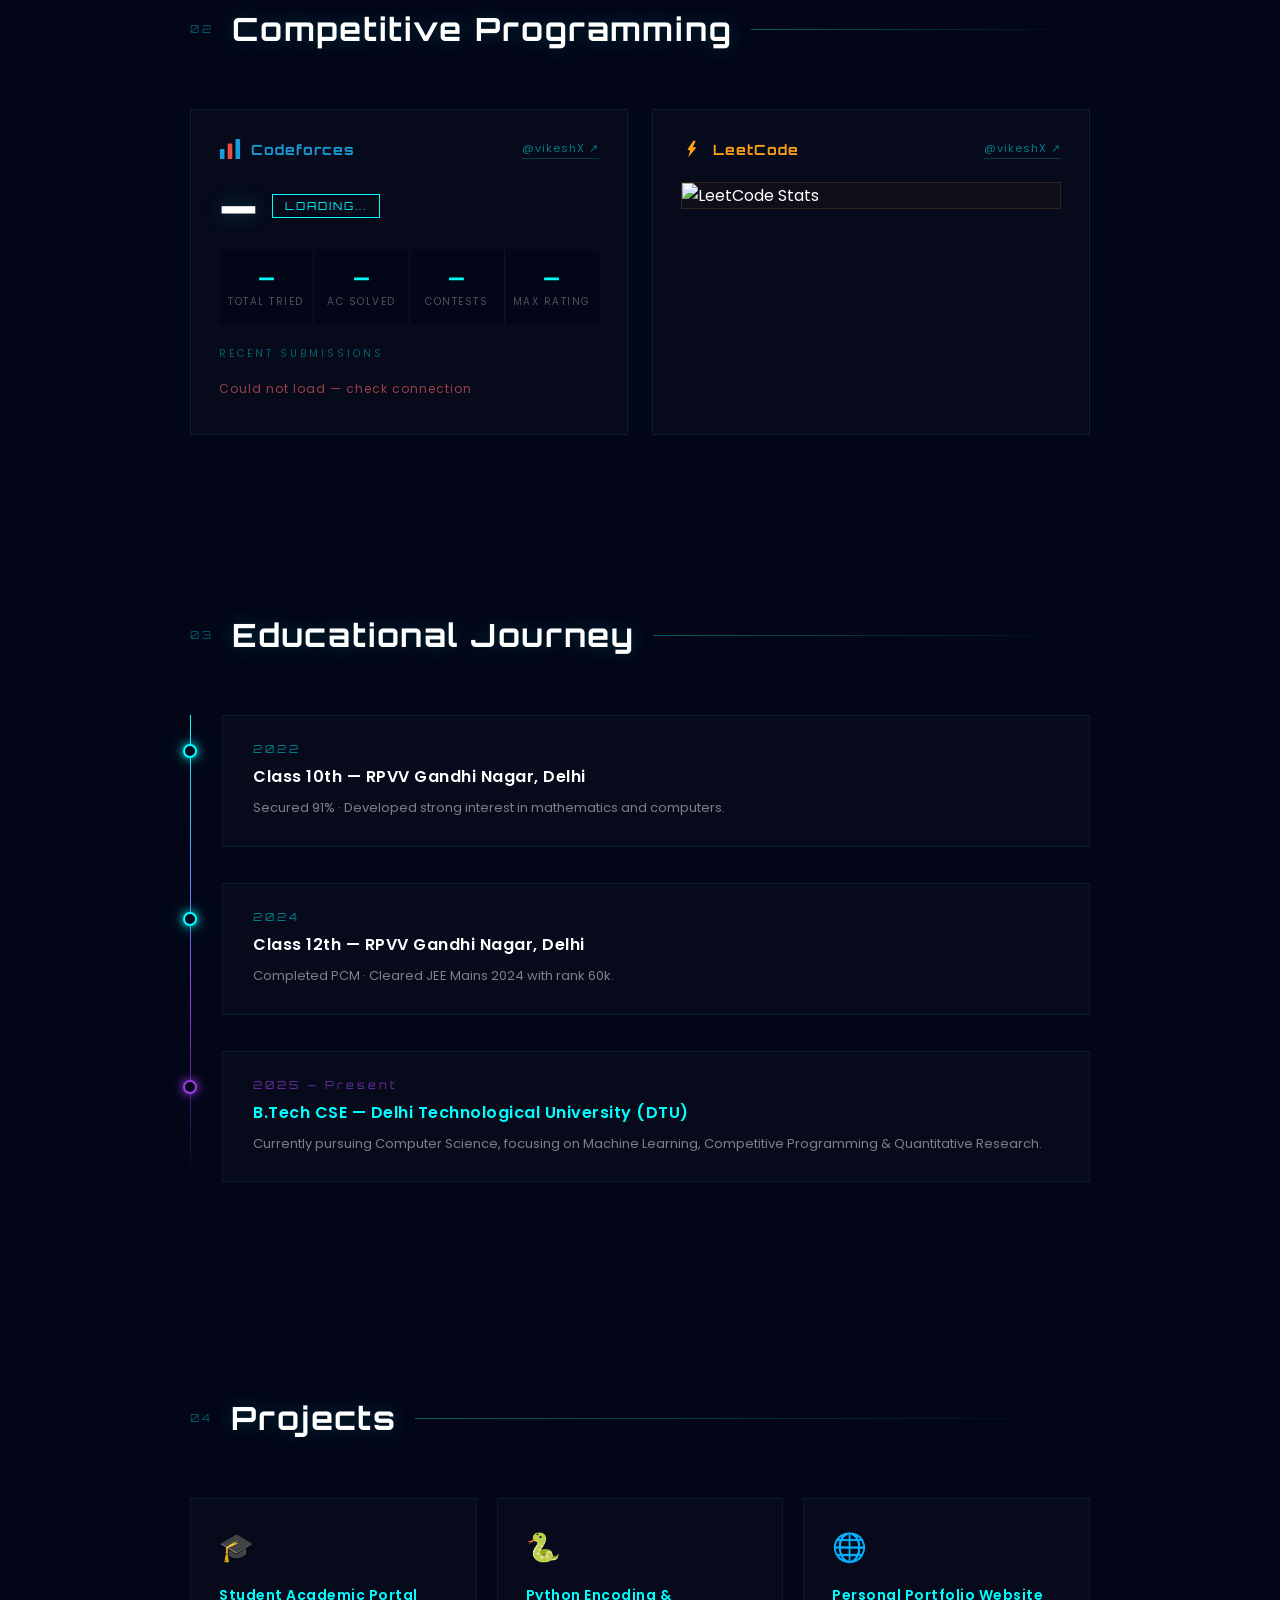
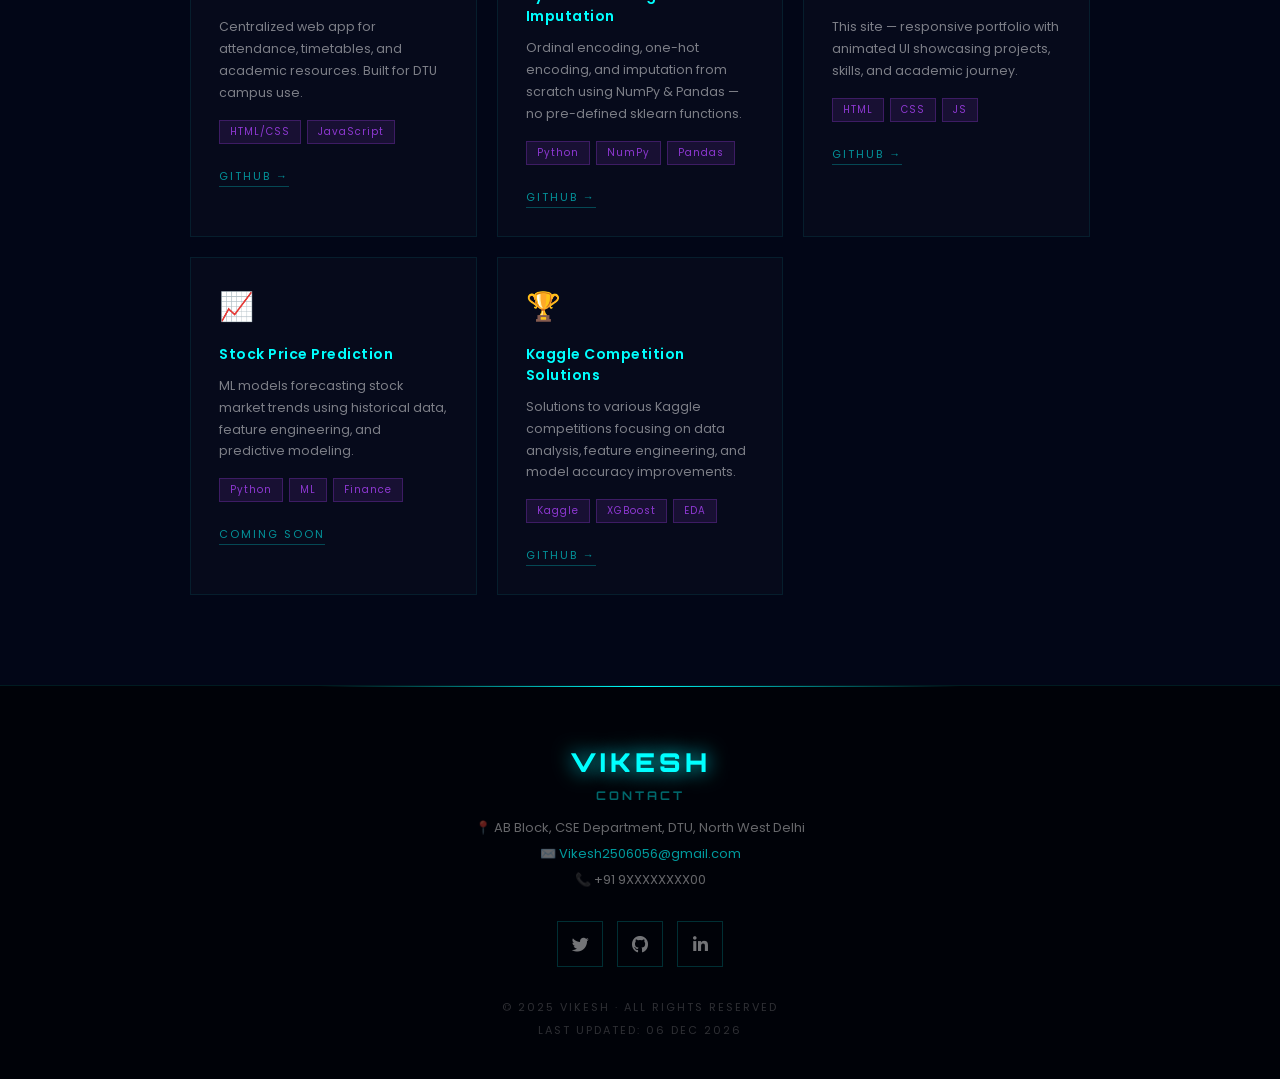
==== commit f7766a1a: "add new section" ====
--- a/index.html
+++ b/index.html
@@ -45,7 +45,7 @@
       </div>
 
       <!-- TEXT BELOW PHOTO -->
-      <p class="hero-tag">// Computer Science Engineer</p>
+      <p class="hero-tag">Aspiring AI/ML Engineer</p>
       <h1 class="hero-name"><span data-text="VIKESH">VIKESH</span></h1>
       <p class="hero-sub">B.Tech in Computer Science</p>
       <p class="hero-uni">Delhi Technological University · New Delhi</p>
